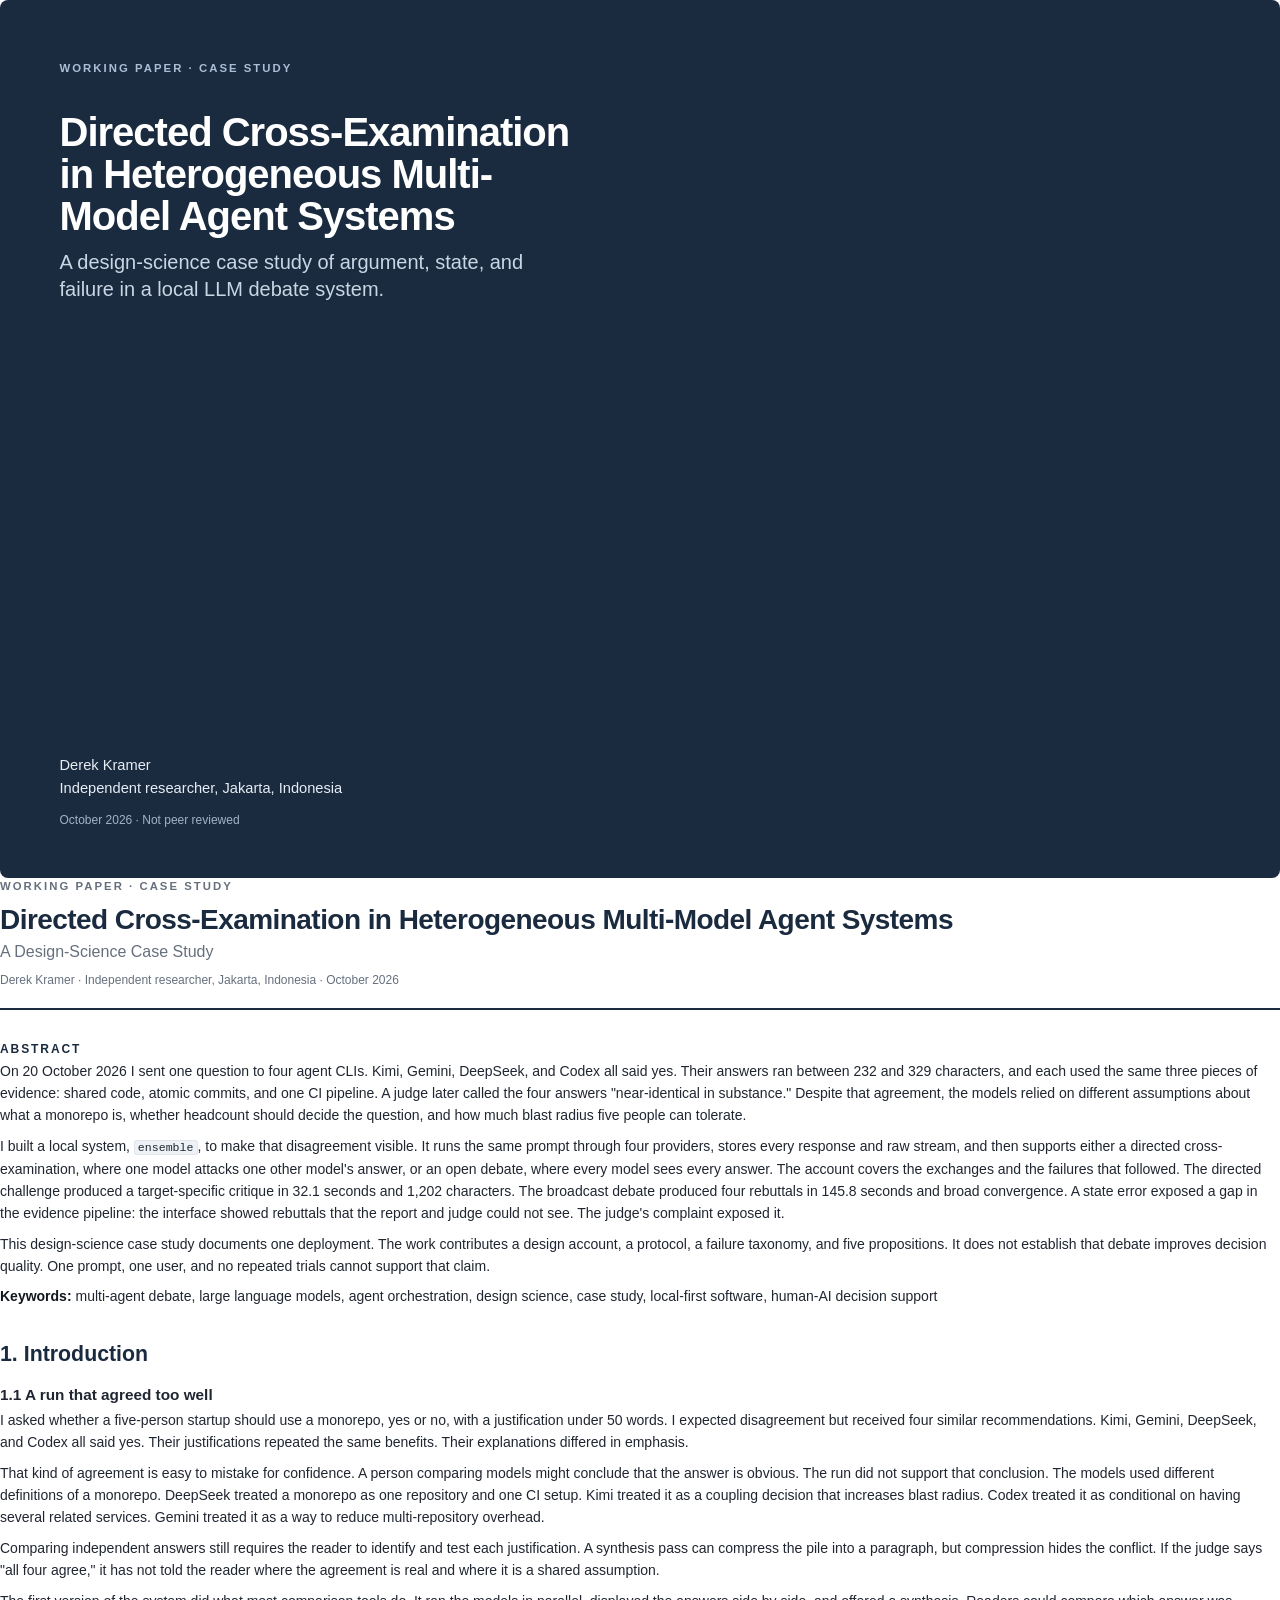
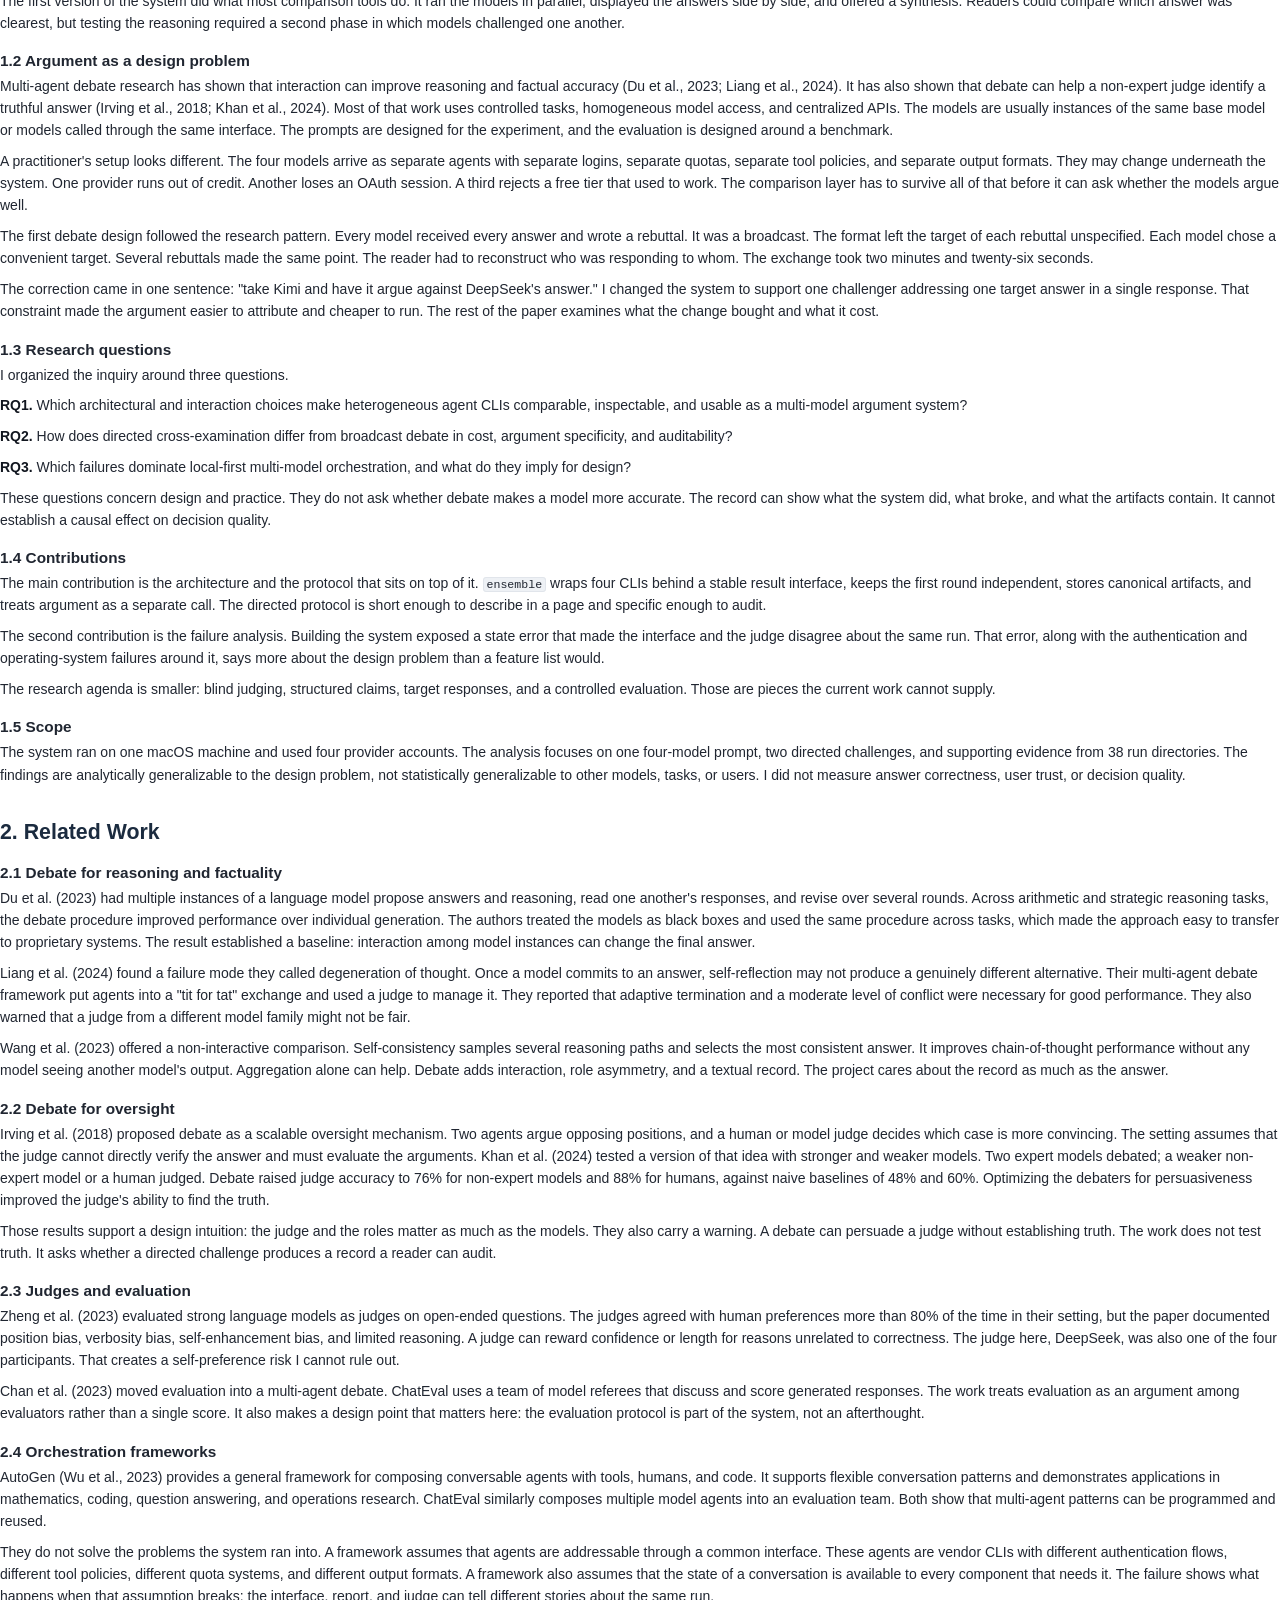
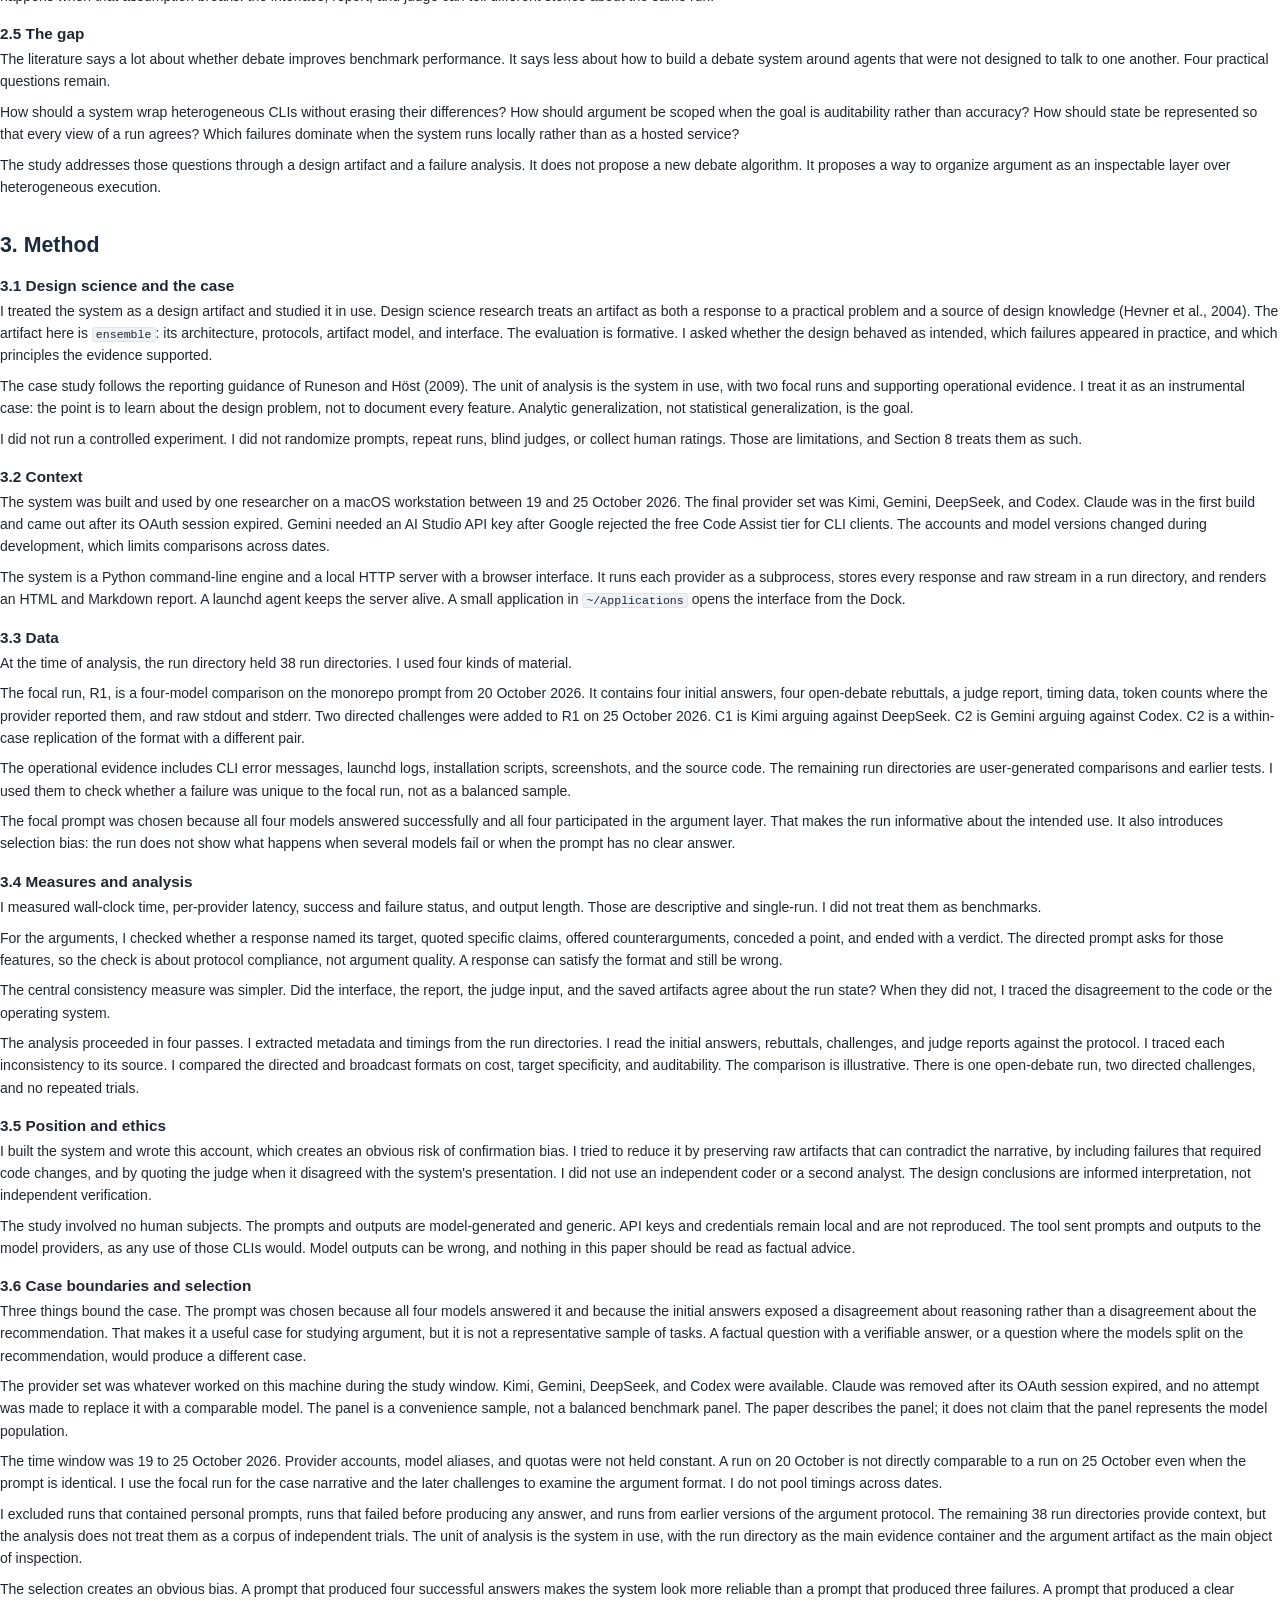
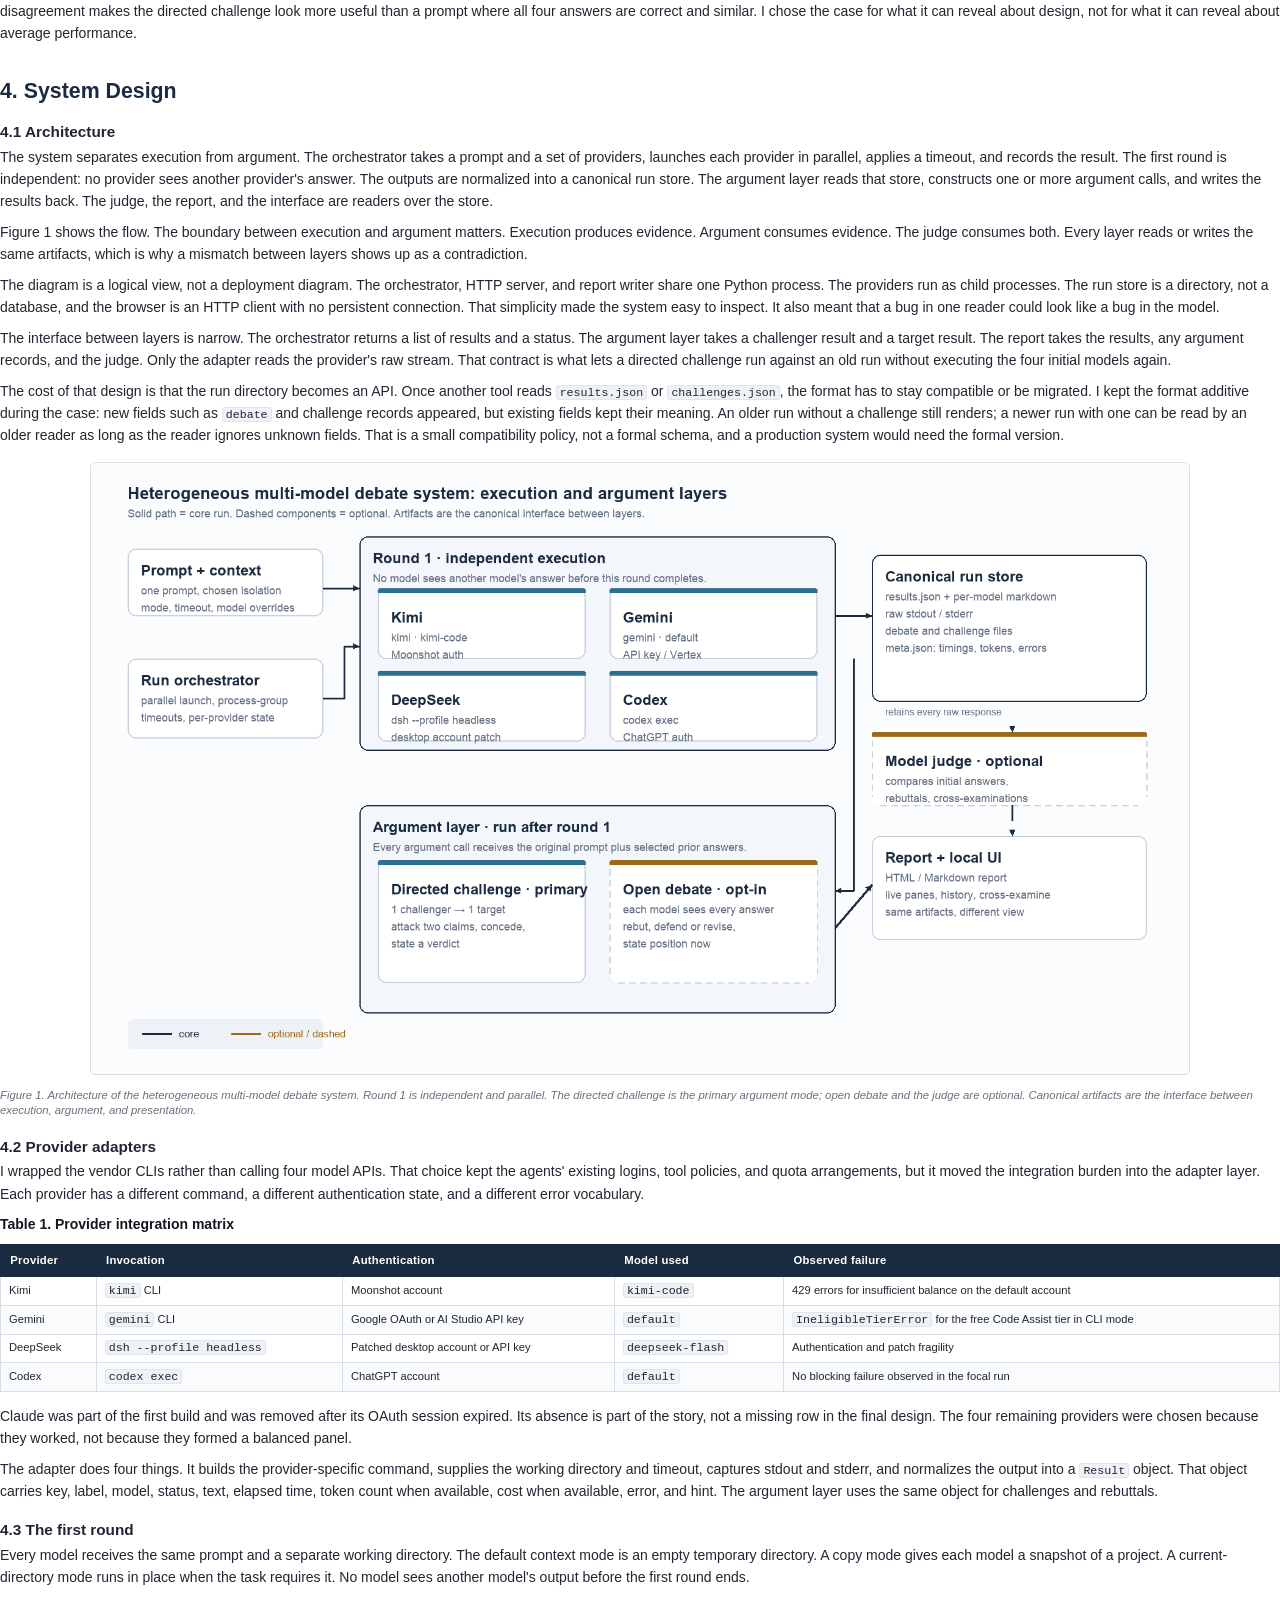
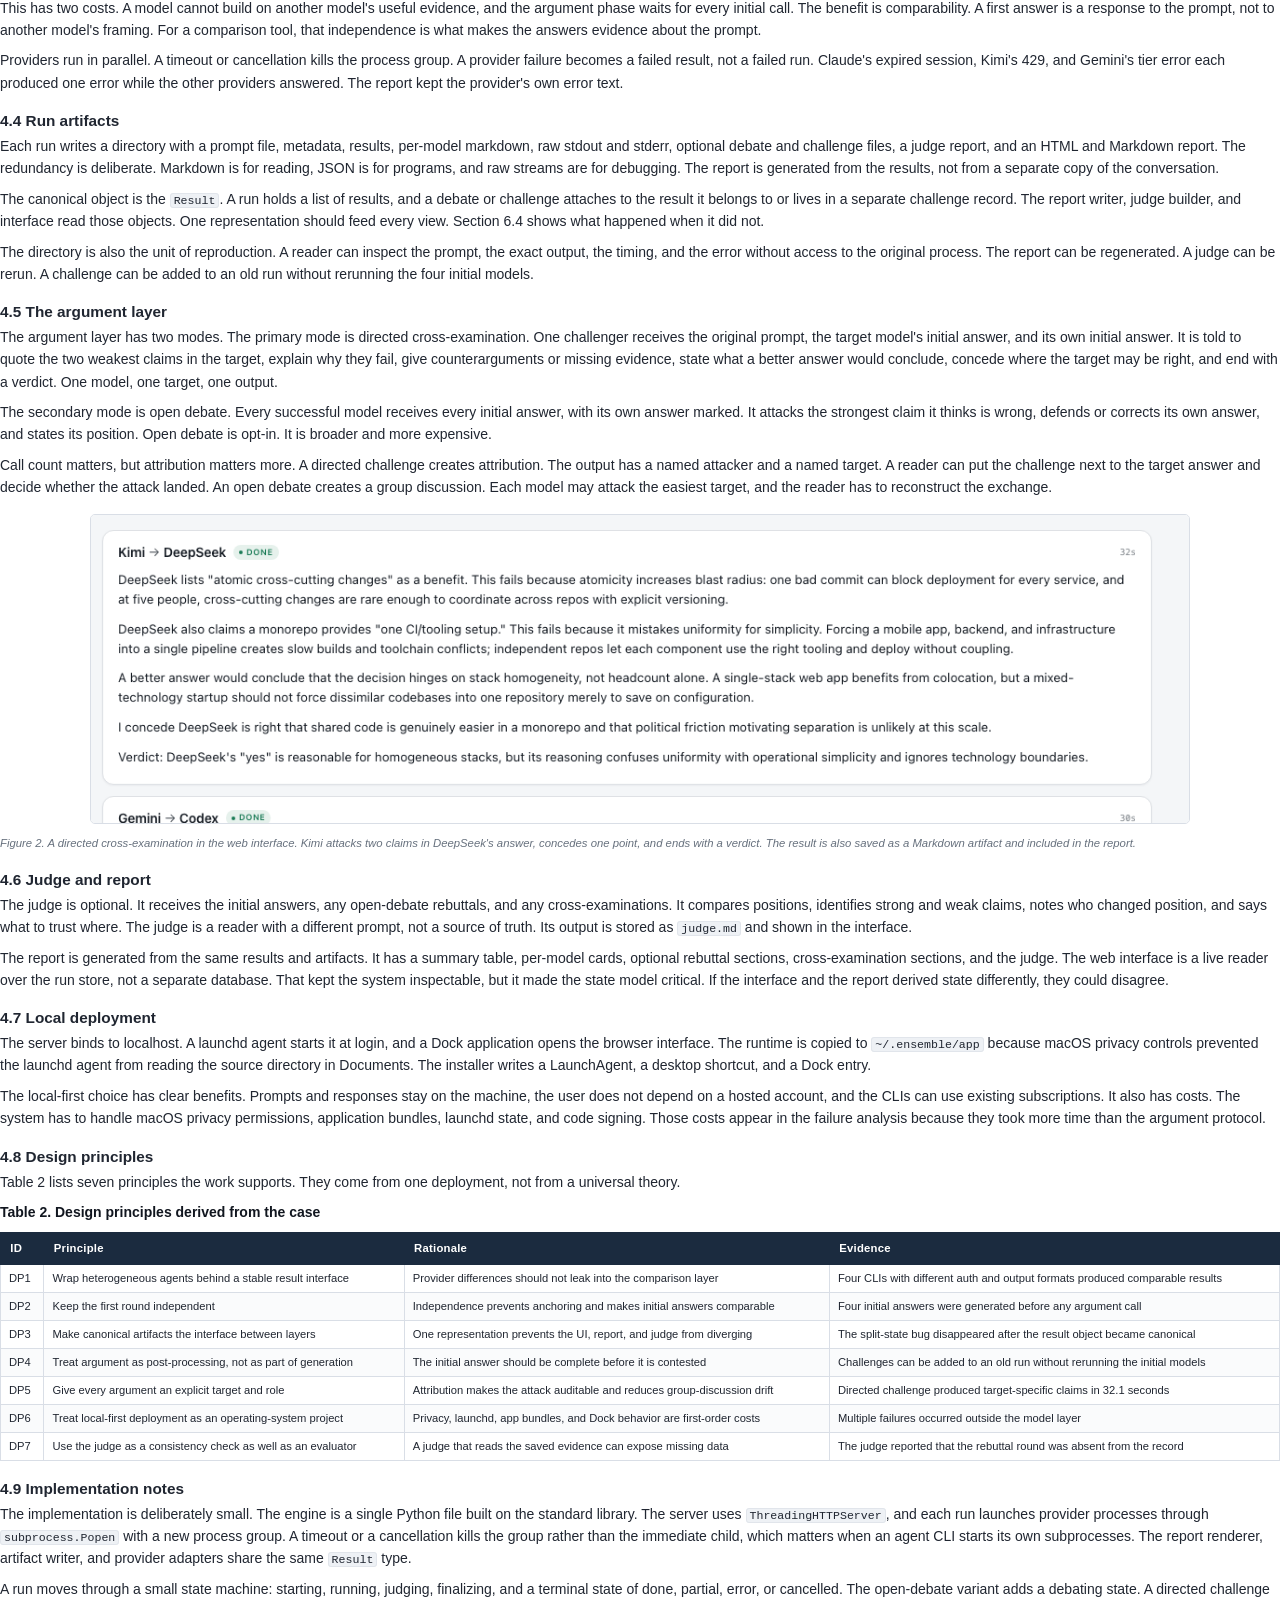
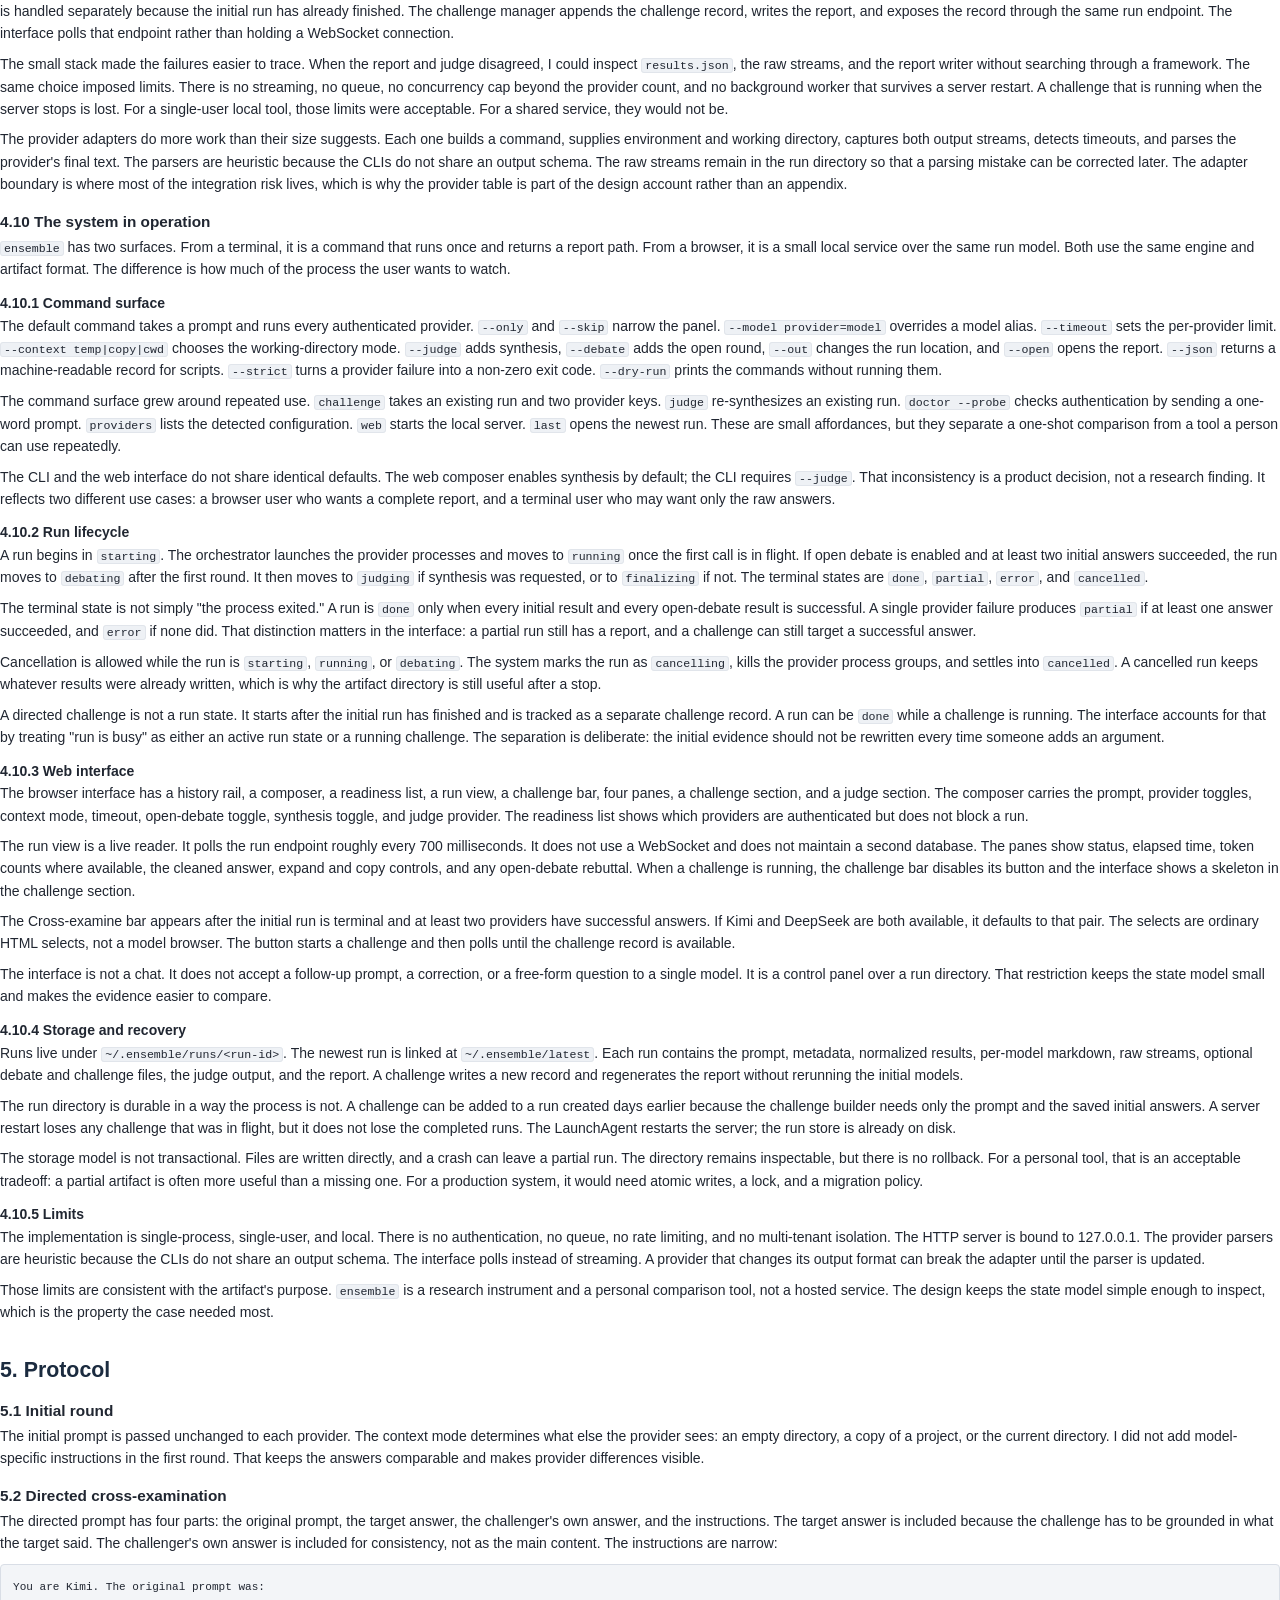
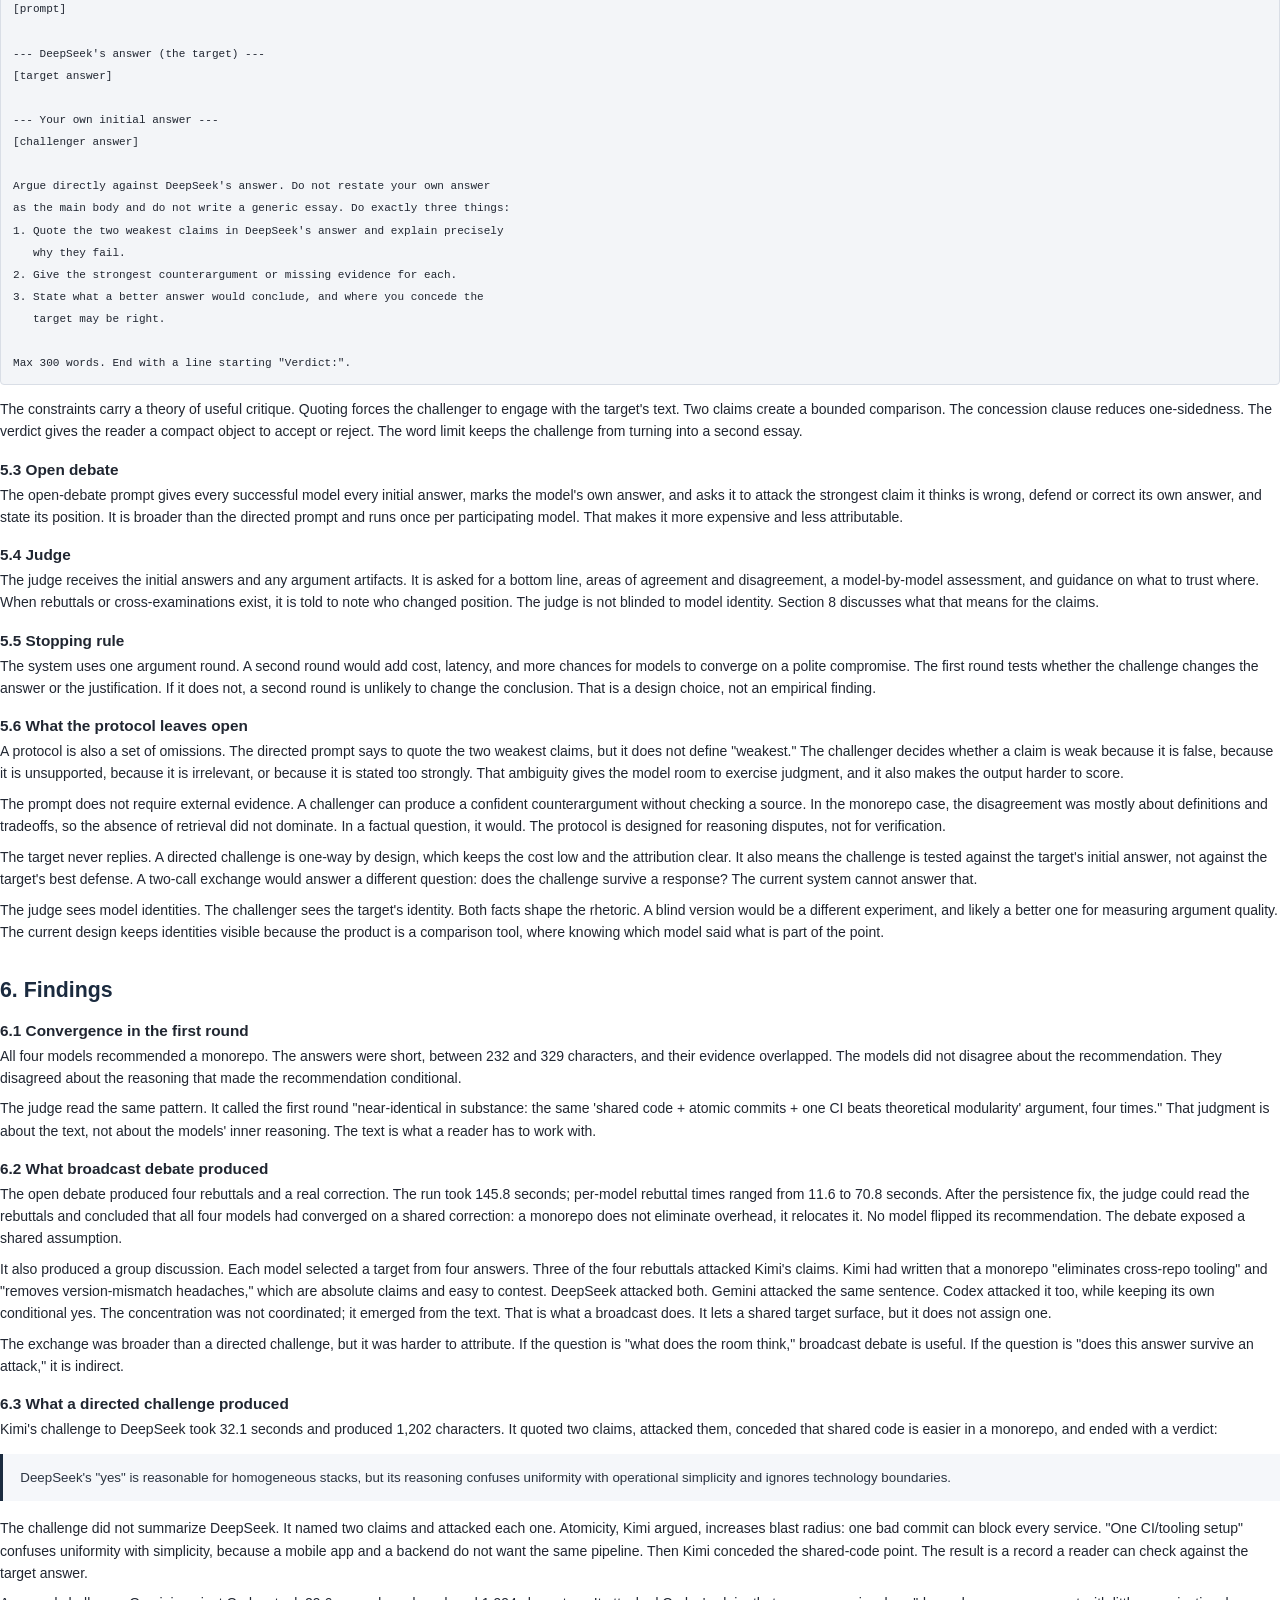
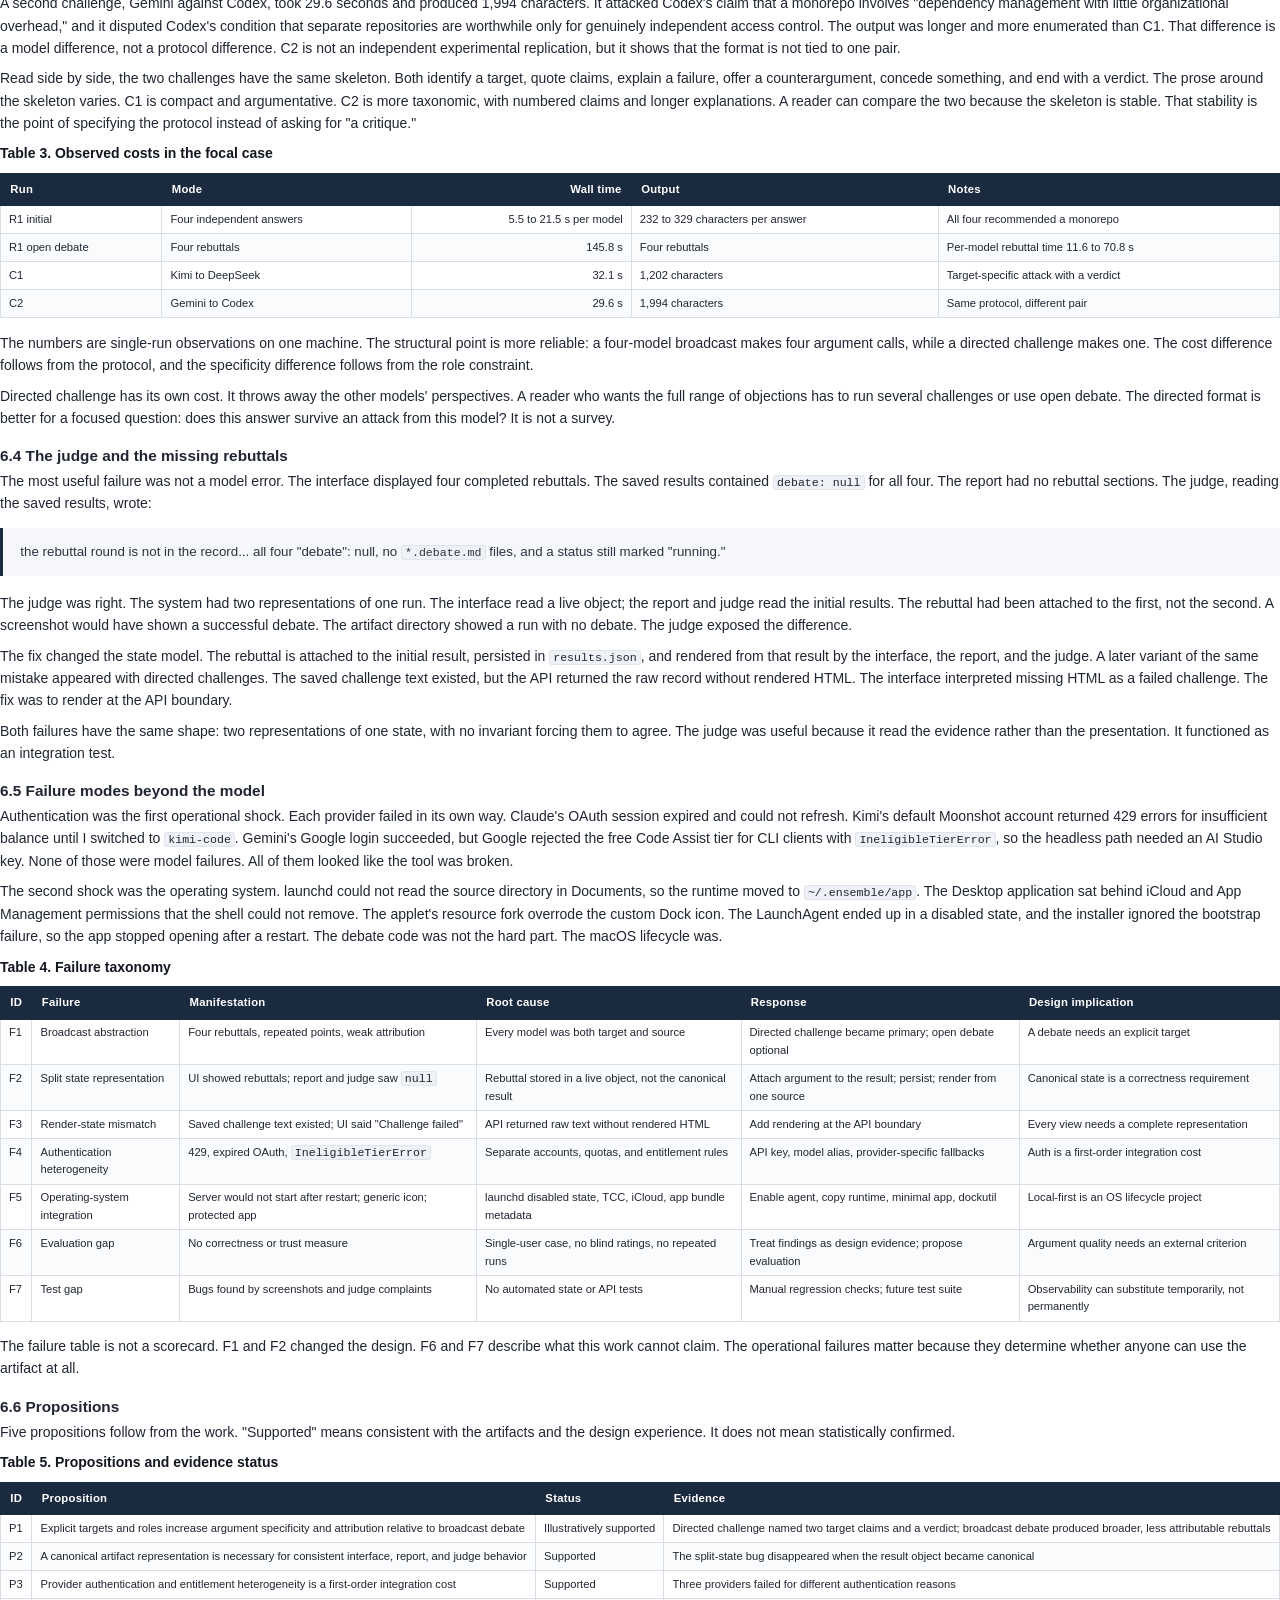
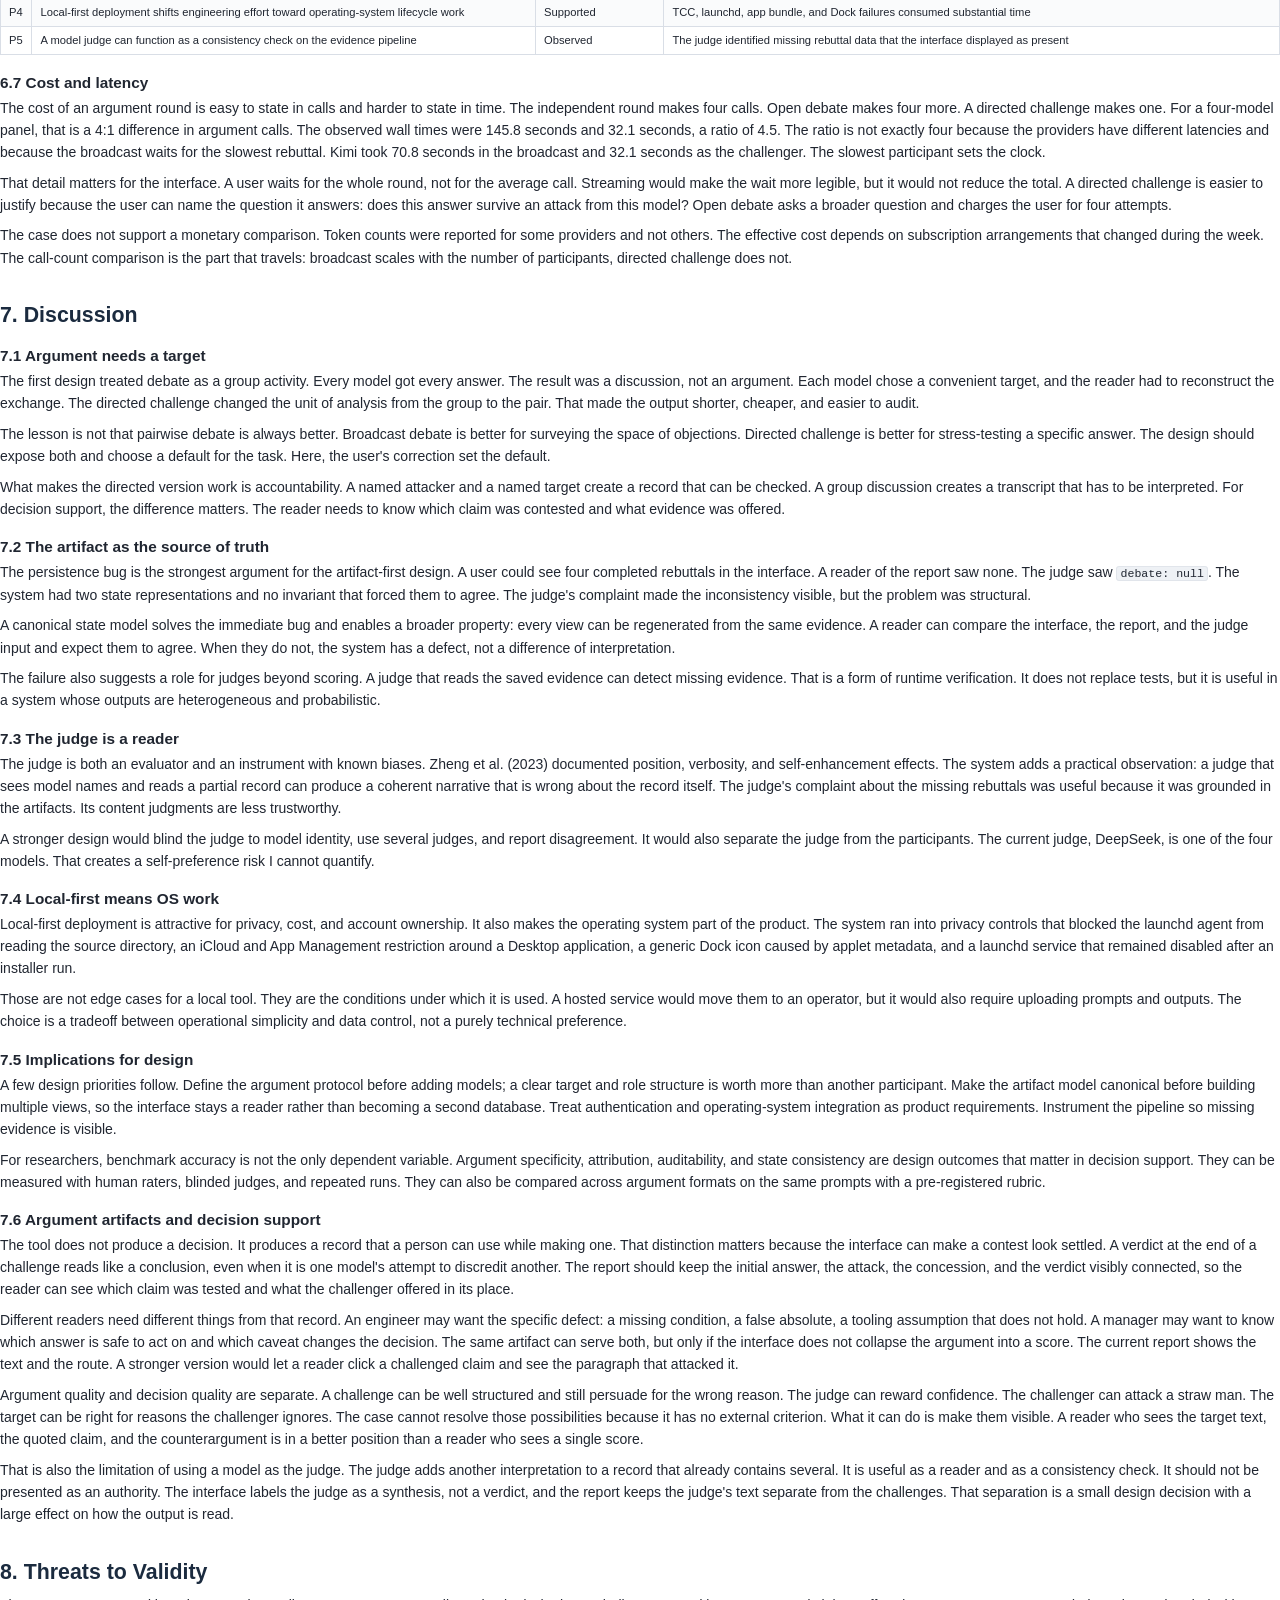
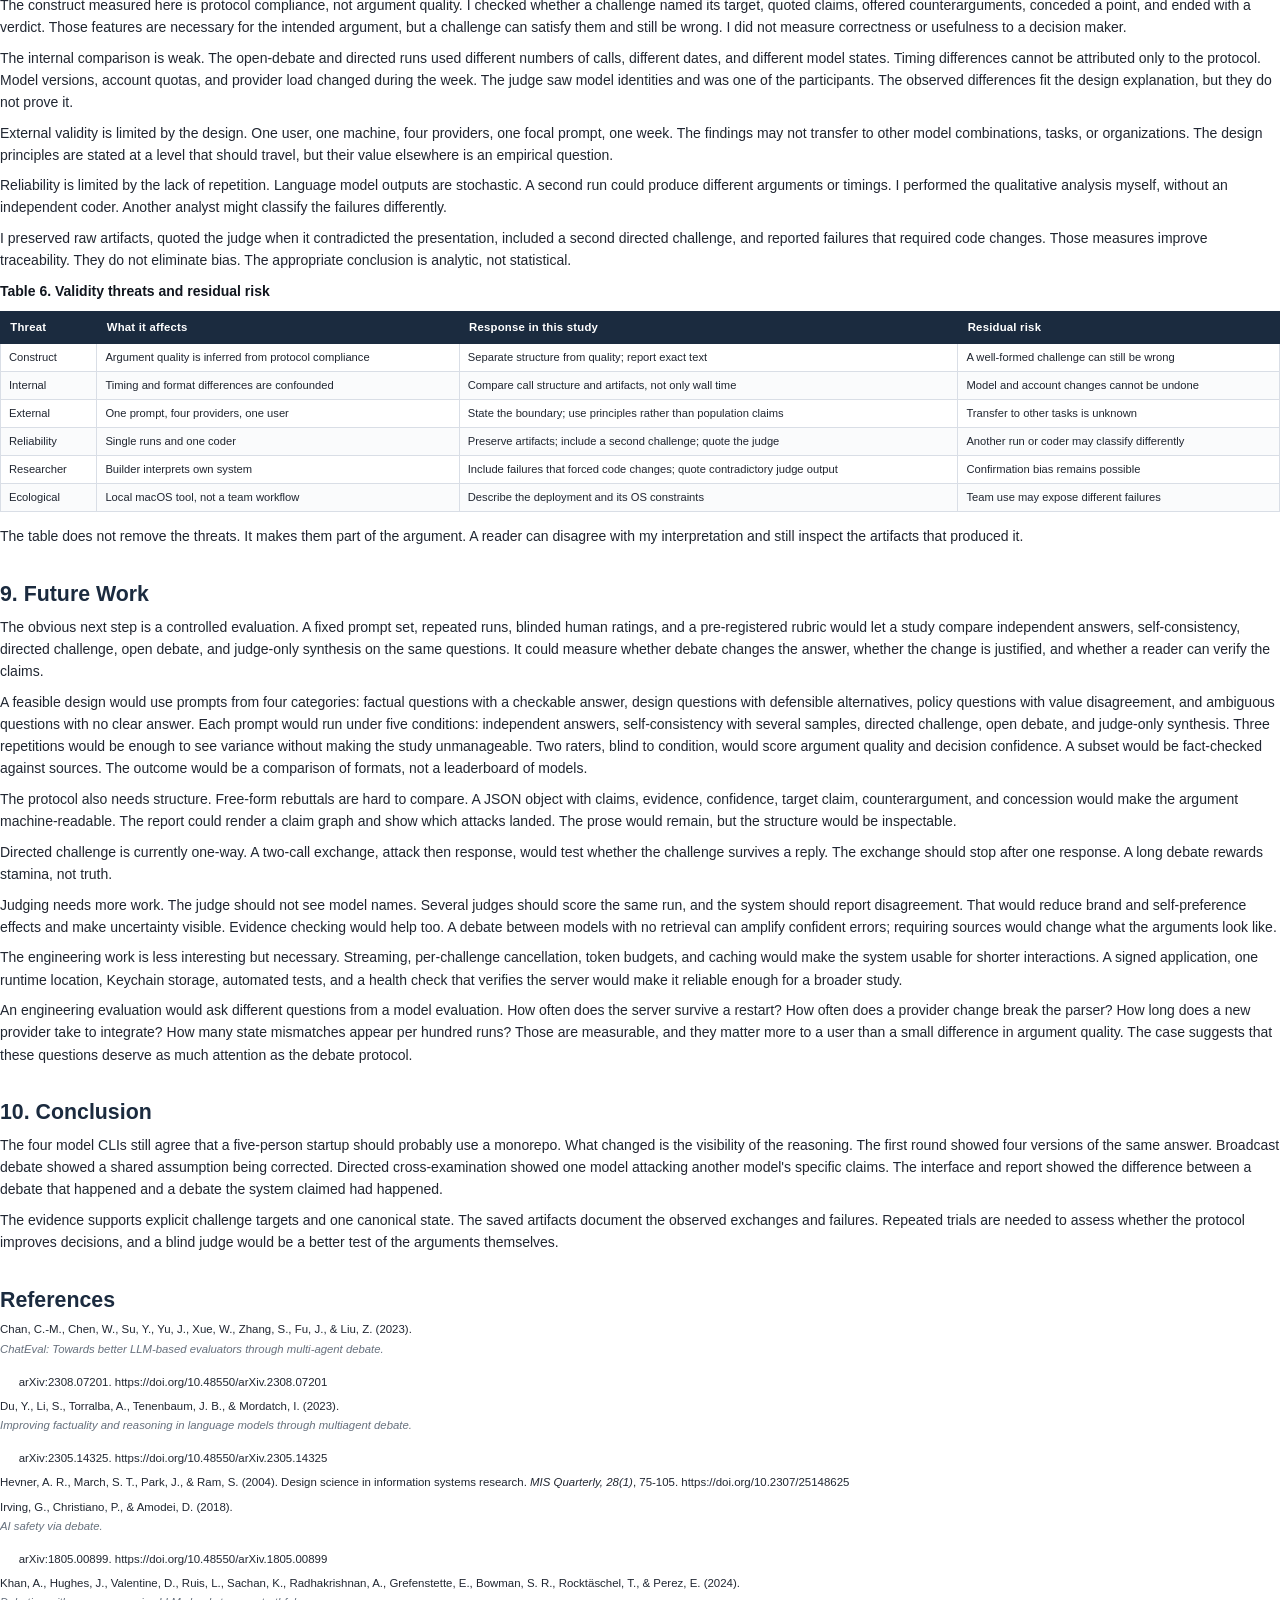
==== CASE_STUDY.html @ 5bc48946 "baseline: ensemble v1.1.0 before improvement pass" ====
<!doctype html>
<html lang="en">
<head>
<meta charset="utf-8">
<title>Directed Cross-Examination in Heterogeneous Multi-Model Agent Systems</title>
<style>
:root {
  --navy: #1b2b3f;
  --navy-2: #263c56;
  --ink: #202631;
  --muted: #66707d;
  --line: #d9dee6;
  --paper: #ffffff;
  --soft: #f5f7fa;
}
* { box-sizing: border-box; }
html { -webkit-print-color-adjust: exact; print-color-adjust: exact; }
body {
  margin: 0;
  background: var(--paper);
  color: var(--ink);
  font-family: Arial, Helvetica, sans-serif;
  font-size: 10.5pt;
  line-height: 1.58;
}
.cover {
  min-height: 9.15in;
  padding: .62in .62in .5in;
  border-radius: 8px;
  background: var(--navy);
  color: #f4f7fb;
  display: flex;
  flex-direction: column;
  justify-content: space-between;
  page-break-after: always;
}
.cover .kicker { color: #a9bfd6; }
.cover h1 {
  font-size: 30pt;
  line-height: 1.05;
  letter-spacing: -.025em;
  margin: .35in 0 .12in;
  color: #ffffff;
  max-width: 5.6in;
}
.cover .dek {
  font-size: 15pt;
  line-height: 1.35;
  color: #c9d6e5;
  max-width: 5.4in;
  margin: 0;
}
.cover .byline { margin: .45in 0 0; font-size: 11pt; color: #e7edf5; }
.cover .note { margin: .12in 0 0; font-size: 9pt; color: #9fb3c9; }
.kicker {
  font-size: 8.5pt;
  letter-spacing: .18em;
  text-transform: uppercase;
  color: var(--muted);
  font-weight: bold;
}
.article-head { margin: 0 0 .28in; padding-bottom: .18in; border-bottom: 2px solid var(--navy); }
.article-meta { font-size: 9pt; color: var(--muted); margin: 6pt 0 0; }
.article-head h1 { font-size: 21pt; line-height: 1.12; margin: .08in 0 .06in; color: var(--navy); letter-spacing: -.02em; }
.article-head .dek { font-size: 12pt; line-height: 1.4; color: var(--muted); margin: 0; }
h2 {
  font-size: 16pt;
  line-height: 1.2;
  color: var(--navy);
  margin: 22pt 0 6pt;
  padding-top: 4pt;
  break-after: avoid;
}
h3 {
  font-size: 11.5pt;
  line-height: 1.3;
  color: var(--ink);
  margin: 13pt 0 3pt;
  break-after: avoid;
}
h4 {
  font-size: 10.5pt;
  line-height: 1.3;
  color: var(--ink);
  margin: 10pt 0 2pt;
  break-after: avoid;
}
p { margin: 0 0 6.5pt; orphans: 2; widows: 2; }
blockquote {
  margin: 10pt 0 12pt;
  padding: 10pt 13pt;
  background: var(--soft);
  border-left: 3px solid var(--navy);
  color: #2b3441;
  font-size: 10pt;
}
blockquote p:last-child { margin-bottom: 0; }
ul, ol { margin: 4pt 0 8pt 16pt; padding: 0; }
li { margin: 0 0 3pt; }
code {
  font-family: "SF Mono", Menlo, Consolas, monospace;
  font-size: 8.7pt;
  background: #eef1f5;
  border: 1px solid #e1e5eb;
  border-radius: 3px;
  padding: 0 3px;
}
pre {
  background: #f3f5f8;
  border: 1px solid var(--line);
  border-radius: 4px;
  padding: 8pt 9pt;
  overflow: hidden;
  white-space: pre-wrap;
  word-break: break-word;
  margin: 7pt 0 10pt;
  break-inside: avoid;
}
pre code { background: none; border: 0; padding: 0; font-size: 8.3pt; line-height: 1.45; }
table {
  width: 100%;
  border-collapse: collapse;
  margin: 6pt 0 10pt;
  font-size: 8.4pt;
  break-inside: avoid;
}
th {
  background: var(--navy);
  color: #ffffff;
  text-align: left;
  padding: 5pt 7pt;
  border: 1px solid var(--navy);
  font-size: 8.5pt;
  letter-spacing: .02em;
}
td { padding: 3.5pt 6pt; border: 1px solid var(--line); vertical-align: top; }
tr:nth-child(even) td { background: #fafbfc; }
p:has(> img) { margin: 12pt 0 2pt; break-inside: avoid; break-after: avoid; page-break-after: avoid; text-align: center; }
p:has(> img) + p { break-before: avoid; page-break-before: avoid; break-inside: avoid; }
p:has(+ pre) { break-after: avoid; }
p:has(+ table) { break-after: avoid; }
.figure-block, .table-block { break-inside: avoid; page-break-inside: avoid; }
.figure-block img { margin-bottom: 2pt; }
.table-block table { margin-top: 2pt; }
.references p {
  font-size: 8.6pt;
  line-height: 1.42;
  margin: 0 0 6pt;
  padding-left: 14pt;
  text-indent: -14pt;
  break-inside: avoid;
}
.references a { color: var(--navy); }
.nowrap { white-space: nowrap; }
h2.appendix-start { break-before: page; page-break-before: always; }
.abstract-head {
  font-size: 9pt;
  letter-spacing: .16em;
  text-transform: uppercase;
  color: var(--navy);
  margin: 10pt 0 3pt;
  break-after: avoid;
}
img { max-width: 86%; height: auto; border: 1px solid var(--line); border-radius: 5px; }
p > em:only-child {
  display: block;
  margin: 3pt 0 12pt;
  font-size: 8.5pt;
  line-height: 1.4;
  color: var(--muted);
  text-align: left;
}
a { color: var(--navy); text-decoration: none; }
strong { color: #11161f; }
hr { border: 0; border-top: 1px solid var(--line); margin: 16pt 0; }
.footer { font-size: 8pt; color: var(--muted); }
@media print { a { color: var(--navy); } }
</style>
</head>
<body>
<section class="cover">
  <div>
    <div class="kicker">Working paper · Case study</div>
    <h1>Directed Cross-Examination in Heterogeneous Multi-Model Agent Systems</h1>
    <p class="dek">A design-science case study of argument, state, and failure in a local LLM debate system.</p>
  </div>
  <div>
    <p class="byline">Derek Kramer<br>Independent researcher, Jakarta, Indonesia</p>
    <p class="note">October 2026 · Not peer reviewed</p>
  </div>
</section>
<article>
<header class="article-head">
  <div class="kicker">Working paper · Case study</div>
  <h1>Directed Cross-Examination in Heterogeneous Multi-Model Agent Systems</h1>
  <p class="dek">A Design-Science Case Study</p>
  <p class="article-meta">Derek Kramer · Independent researcher, Jakarta, Indonesia · October 2026</p>
</header>
<h2 class="abstract-head">Abstract</h2>
<p>On 20 October 2026 I sent one question to four agent CLIs. Kimi, Gemini, DeepSeek, and Codex all said yes. Their answers ran between 232 and 329 characters, and each used the same three pieces of evidence: shared code, atomic commits, and one CI pipeline. A judge later called the four answers "near-identical in substance." Despite that agreement, the models relied on different assumptions about what a monorepo is, whether headcount should decide the question, and how much blast radius five people can tolerate.</p>
<p>I built a local system, <code>ensemble</code>, to make that disagreement visible. It runs the same prompt through four providers, stores every response and raw stream, and then supports either a directed cross-examination, where one model attacks one other model's answer, or an open debate, where every model sees every answer. The account covers the exchanges and the failures that followed. The directed challenge produced a target-specific critique in 32.1 seconds and 1,202 characters. The broadcast debate produced four rebuttals in 145.8 seconds and broad convergence. A state error exposed a gap in the evidence pipeline: the interface showed rebuttals that the report and judge could not see. The judge's complaint exposed it.</p>
<p>This design-science case study documents one deployment. The work contributes a design account, a protocol, a failure taxonomy, and five propositions. It does not establish that debate improves decision quality. One prompt, one user, and no repeated trials cannot support that claim.</p>
<p><strong>Keywords:</strong> multi-agent debate, large language models, agent orchestration, design science, case study, local-first software, human-AI decision support</p>
<h2>1. Introduction</h2>
<h3>1.1 A run that agreed too well</h3>
<p>I asked whether a five-person startup should use a monorepo, yes or no, with a justification under 50 words. I expected disagreement but received four similar recommendations. Kimi, Gemini, DeepSeek, and Codex all said yes. Their justifications repeated the same benefits. Their explanations differed in emphasis.</p>
<p>That kind of agreement is easy to mistake for confidence. A person comparing models might conclude that the answer is obvious. The run did not support that conclusion. The models used different definitions of a monorepo. DeepSeek treated a monorepo as one repository and one CI setup. Kimi treated it as a coupling decision that increases blast radius. Codex treated it as conditional on having several related services. Gemini treated it as a way to reduce multi-repository overhead.</p>
<p>Comparing independent answers still requires the reader to identify and test each justification. A synthesis pass can compress the pile into a paragraph, but compression hides the conflict. If the judge says "all four agree," it has not told the reader where the agreement is real and where it is a shared assumption.</p>
<p>The first version of the system did what most comparison tools do. It ran the models in parallel, displayed the answers side by side, and offered a synthesis. Readers could compare which answer was clearest, but testing the reasoning required a second phase in which models challenged one another.</p>
<h3>1.2 Argument as a design problem</h3>
<p>Multi-agent debate research has shown that interaction can improve reasoning and factual accuracy (Du et al., 2023; Liang et al., 2024). It has also shown that debate can help a non-expert judge identify a truthful answer (Irving et al., 2018; Khan et al., 2024). Most of that work uses controlled tasks, homogeneous model access, and centralized APIs. The models are usually instances of the same base model or models called through the same interface. The prompts are designed for the experiment, and the evaluation is designed around a benchmark.</p>
<p>A practitioner's setup looks different. The four models arrive as separate agents with separate logins, separate quotas, separate tool policies, and separate output formats. They may change underneath the system. One provider runs out of credit. Another loses an OAuth session. A third rejects a free tier that used to work. The comparison layer has to survive all of that before it can ask whether the models argue well.</p>
<p>The first debate design followed the research pattern. Every model received every answer and wrote a rebuttal. It was a broadcast. The format left the target of each rebuttal unspecified. Each model chose a convenient target. Several rebuttals made the same point. The reader had to reconstruct who was responding to whom. The exchange took two minutes and twenty-six seconds.</p>
<p>The correction came in one sentence: "take Kimi and have it argue against DeepSeek's answer." I changed the system to support one challenger addressing one target answer in a single response. That constraint made the argument easier to attribute and cheaper to run. The rest of the paper examines what the change bought and what it cost.</p>
<h3>1.3 Research questions</h3>
<p>I organized the inquiry around three questions.</p>
<p><strong>RQ1.</strong> Which architectural and interaction choices make heterogeneous agent CLIs comparable, inspectable, and usable as a multi-model argument system?</p>
<p><strong>RQ2.</strong> How does directed cross-examination differ from broadcast debate in cost, argument specificity, and auditability?</p>
<p><strong>RQ3.</strong> Which failures dominate local-first multi-model orchestration, and what do they imply for design?</p>
<p>These questions concern design and practice. They do not ask whether debate makes a model more accurate. The record can show what the system did, what broke, and what the artifacts contain. It cannot establish a causal effect on decision quality.</p>
<h3>1.4 Contributions</h3>
<p>The main contribution is the architecture and the protocol that sits on top of it. <code>ensemble</code> wraps four CLIs behind a stable result interface, keeps the first round independent, stores canonical artifacts, and treats argument as a separate call. The directed protocol is short enough to describe in a page and specific enough to audit.</p>
<p>The second contribution is the failure analysis. Building the system exposed a state error that made the interface and the judge disagree about the same run. That error, along with the authentication and operating-system failures around it, says more about the design problem than a feature list would.</p>
<p>The research agenda is smaller: blind judging, structured claims, target responses, and a controlled evaluation. Those are pieces the current work cannot supply.</p>
<h3>1.5 Scope</h3>
<p>The system ran on one macOS machine and used four provider accounts. The analysis focuses on one four-model prompt, two directed challenges, and supporting evidence from 38 run directories. The findings are analytically generalizable to the design problem, not statistically generalizable to other models, tasks, or users. I did not measure answer correctness, user trust, or decision quality.</p>
<h2>2. Related Work</h2>
<h3>2.1 Debate for reasoning and factuality</h3>
<p>Du et al. (2023) had multiple instances of a language model propose answers and reasoning, read one another's responses, and revise over several rounds. Across arithmetic and strategic reasoning tasks, the debate procedure improved performance over individual generation. The authors treated the models as black boxes and used the same procedure across tasks, which made the approach easy to transfer to proprietary systems. The result established a baseline: interaction among model instances can change the final answer.</p>
<p>Liang et al. (2024) found a failure mode they called degeneration of thought. Once a model commits to an answer, self-reflection may not produce a genuinely different alternative. Their multi-agent debate framework put agents into a "tit for tat" exchange and used a judge to manage it. They reported that adaptive termination and a moderate level of conflict were necessary for good performance. They also warned that a judge from a different model family might not be fair.</p>
<p>Wang et al. (2023) offered a non-interactive comparison. Self-consistency samples several reasoning paths and selects the most consistent answer. It improves chain-of-thought performance without any model seeing another model's output. Aggregation alone can help. Debate adds interaction, role asymmetry, and a textual record. The project cares about the record as much as the answer.</p>
<h3>2.2 Debate for oversight</h3>
<p>Irving et al. (2018) proposed debate as a scalable oversight mechanism. Two agents argue opposing positions, and a human or model judge decides which case is more convincing. The setting assumes that the judge cannot directly verify the answer and must evaluate the arguments. Khan et al. (2024) tested a version of that idea with stronger and weaker models. Two expert models debated; a weaker non-expert model or a human judged. Debate raised judge accuracy to 76% for non-expert models and 88% for humans, against naive baselines of 48% and 60%. Optimizing the debaters for persuasiveness improved the judge's ability to find the truth.</p>
<p>Those results support a design intuition: the judge and the roles matter as much as the models. They also carry a warning. A debate can persuade a judge without establishing truth. The work does not test truth. It asks whether a directed challenge produces a record a reader can audit.</p>
<h3>2.3 Judges and evaluation</h3>
<p>Zheng et al. (2023) evaluated strong language models as judges on open-ended questions. The judges agreed with human preferences more than 80% of the time in their setting, but the paper documented position bias, verbosity bias, self-enhancement bias, and limited reasoning. A judge can reward confidence or length for reasons unrelated to correctness. The judge here, DeepSeek, was also one of the four participants. That creates a self-preference risk I cannot rule out.</p>
<p>Chan et al. (2023) moved evaluation into a multi-agent debate. ChatEval uses a team of model referees that discuss and score generated responses. The work treats evaluation as an argument among evaluators rather than a single score. It also makes a design point that matters here: the evaluation protocol is part of the system, not an afterthought.</p>
<h3>2.4 Orchestration frameworks</h3>
<p>AutoGen (Wu et al., 2023) provides a general framework for composing conversable agents with tools, humans, and code. It supports flexible conversation patterns and demonstrates applications in mathematics, coding, question answering, and operations research. ChatEval similarly composes multiple model agents into an evaluation team. Both show that multi-agent patterns can be programmed and reused.</p>
<p>They do not solve the problems the system ran into. A framework assumes that agents are addressable through a common interface. These agents are vendor CLIs with different authentication flows, different tool policies, different quota systems, and different output formats. A framework also assumes that the state of a conversation is available to every component that needs it. The failure shows what happens when that assumption breaks: the interface, report, and judge can tell different stories about the same run.</p>
<h3>2.5 The gap</h3>
<p>The literature says a lot about whether debate improves benchmark performance. It says less about how to build a debate system around agents that were not designed to talk to one another. Four practical questions remain.</p>
<p>How should a system wrap heterogeneous CLIs without erasing their differences? How should argument be scoped when the goal is auditability rather than accuracy? How should state be represented so that every view of a run agrees? Which failures dominate when the system runs locally rather than as a hosted service?</p>
<p>The study addresses those questions through a design artifact and a failure analysis. It does not propose a new debate algorithm. It proposes a way to organize argument as an inspectable layer over heterogeneous execution.</p>
<h2>3. Method</h2>
<h3>3.1 Design science and the case</h3>
<p>I treated the system as a design artifact and studied it in use. Design science research treats an artifact as both a response to a practical problem and a source of design knowledge (Hevner et al., 2004). The artifact here is <code>ensemble</code>: its architecture, protocols, artifact model, and interface. The evaluation is formative. I asked whether the design behaved as intended, which failures appeared in practice, and which principles the evidence supported.</p>
<p>The case study follows the reporting guidance of Runeson and Höst (2009). The unit of analysis is the system in use, with two focal runs and supporting operational evidence. I treat it as an instrumental case: the point is to learn about the design problem, not to document every feature. Analytic generalization, not statistical generalization, is the goal.</p>
<p>I did not run a controlled experiment. I did not randomize prompts, repeat runs, blind judges, or collect human ratings. Those are limitations, and Section 8 treats them as such.</p>
<h3>3.2 Context</h3>
<p>The system was built and used by one researcher on a macOS workstation between 19 and 25 October 2026. The final provider set was Kimi, Gemini, DeepSeek, and Codex. Claude was in the first build and came out after its OAuth session expired. Gemini needed an AI Studio API key after Google rejected the free Code Assist tier for CLI clients. The accounts and model versions changed during development, which limits comparisons across dates.</p>
<p>The system is a Python command-line engine and a local HTTP server with a browser interface. It runs each provider as a subprocess, stores every response and raw stream in a run directory, and renders an HTML and Markdown report. A launchd agent keeps the server alive. A small application in <code>~/Applications</code> opens the interface from the Dock.</p>
<h3>3.3 Data</h3>
<p>At the time of analysis, the run directory held 38 run directories. I used four kinds of material.</p>
<p>The focal run, R1, is a four-model comparison on the monorepo prompt from 20 October 2026. It contains four initial answers, four open-debate rebuttals, a judge report, timing data, token counts where the provider reported them, and raw stdout and stderr. Two directed challenges were added to R1 on 25 October 2026. C1 is Kimi arguing against DeepSeek. C2 is Gemini arguing against Codex. C2 is a within-case replication of the format with a different pair.</p>
<p>The operational evidence includes CLI error messages, launchd logs, installation scripts, screenshots, and the source code. The remaining run directories are user-generated comparisons and earlier tests. I used them to check whether a failure was unique to the focal run, not as a balanced sample.</p>
<p>The focal prompt was chosen because all four models answered successfully and all four participated in the argument layer. That makes the run informative about the intended use. It also introduces selection bias: the run does not show what happens when several models fail or when the prompt has no clear answer.</p>
<h3>3.4 Measures and analysis</h3>
<p>I measured wall-clock time, per-provider latency, success and failure status, and output length. Those are descriptive and single-run. I did not treat them as benchmarks.</p>
<p>For the arguments, I checked whether a response named its target, quoted specific claims, offered counterarguments, conceded a point, and ended with a verdict. The directed prompt asks for those features, so the check is about protocol compliance, not argument quality. A response can satisfy the format and still be wrong.</p>
<p>The central consistency measure was simpler. Did the interface, the report, the judge input, and the saved artifacts agree about the run state? When they did not, I traced the disagreement to the code or the operating system.</p>
<p>The analysis proceeded in four passes. I extracted metadata and timings from the run directories. I read the initial answers, rebuttals, challenges, and judge reports against the protocol. I traced each inconsistency to its source. I compared the directed and broadcast formats on cost, target specificity, and auditability. The comparison is illustrative. There is one open-debate run, two directed challenges, and no repeated trials.</p>
<h3>3.5 Position and ethics</h3>
<p>I built the system and wrote this account, which creates an obvious risk of confirmation bias. I tried to reduce it by preserving raw artifacts that can contradict the narrative, by including failures that required code changes, and by quoting the judge when it disagreed with the system's presentation. I did not use an independent coder or a second analyst. The design conclusions are informed interpretation, not independent verification.</p>
<p>The study involved no human subjects. The prompts and outputs are model-generated and generic. API keys and credentials remain local and are not reproduced. The tool sent prompts and outputs to the model providers, as any use of those CLIs would. Model outputs can be wrong, and nothing in this paper should be read as factual advice.</p>
<h3>3.6 Case boundaries and selection</h3>
<p>Three things bound the case. The prompt was chosen because all four models answered it and because the initial answers exposed a disagreement about reasoning rather than a disagreement about the recommendation. That makes it a useful case for studying argument, but it is not a representative sample of tasks. A factual question with a verifiable answer, or a question where the models split on the recommendation, would produce a different case.</p>
<p>The provider set was whatever worked on this machine during the study window. Kimi, Gemini, DeepSeek, and Codex were available. Claude was removed after its OAuth session expired, and no attempt was made to replace it with a comparable model. The panel is a convenience sample, not a balanced benchmark panel. The paper describes the panel; it does not claim that the panel represents the model population.</p>
<p>The time window was 19 to 25 October 2026. Provider accounts, model aliases, and quotas were not held constant. A run on 20 October is not directly comparable to a run on 25 October even when the prompt is identical. I use the focal run for the case narrative and the later challenges to examine the argument format. I do not pool timings across dates.</p>
<p>I excluded runs that contained personal prompts, runs that failed before producing any answer, and runs from earlier versions of the argument protocol. The remaining 38 run directories provide context, but the analysis does not treat them as a corpus of independent trials. The unit of analysis is the system in use, with the run directory as the main evidence container and the argument artifact as the main object of inspection.</p>
<p>The selection creates an obvious bias. A prompt that produced four successful answers makes the system look more reliable than a prompt that produced three failures. A prompt that produced a clear disagreement makes the directed challenge look more useful than a prompt where all four answers are correct and similar. I chose the case for what it can reveal about design, not for what it can reveal about average performance.</p>
<h2>4. System Design</h2>
<h3>4.1 Architecture</h3>
<p>The system separates execution from argument. The orchestrator takes a prompt and a set of providers, launches each provider in parallel, applies a timeout, and records the result. The first round is independent: no provider sees another provider's answer. The outputs are normalized into a canonical run store. The argument layer reads that store, constructs one or more argument calls, and writes the results back. The judge, the report, and the interface are readers over the store.</p>
<p>Figure 1 shows the flow. The boundary between execution and argument matters. Execution produces evidence. Argument consumes evidence. The judge consumes both. Every layer reads or writes the same artifacts, which is why a mismatch between layers shows up as a contradiction.</p>
<p>The diagram is a logical view, not a deployment diagram. The orchestrator, HTTP server, and report writer share one Python process. The providers run as child processes. The run store is a directory, not a database, and the browser is an HTTP client with no persistent connection. That simplicity made the system easy to inspect. It also meant that a bug in one reader could look like a bug in the model.</p>
<p>The interface between layers is narrow. The orchestrator returns a list of results and a status. The argument layer takes a challenger result and a target result. The report takes the results, any argument records, and the judge. Only the adapter reads the provider's raw stream. That contract is what lets a directed challenge run against an old run without executing the four initial models again.</p>
<p>The cost of that design is that the run directory becomes an API. Once another tool reads <code>results.json</code> or <code>challenges.json</code>, the format has to stay compatible or be migrated. I kept the format additive during the case: new fields such as <code>debate</code> and challenge records appeared, but existing fields kept their meaning. An older run without a challenge still renders; a newer run with one can be read by an older reader as long as the reader ignores unknown fields. That is a small compatibility policy, not a formal schema, and a production system would need the formal version.</p>
<div class="figure-block"><p><img alt="System architecture" src="docs/case-architecture.png"></p>
<p><em>Figure 1. Architecture of the heterogeneous multi-model debate system. Round 1 is independent and parallel. The directed challenge is the primary argument mode; open debate and the judge are optional. Canonical artifacts are the interface between execution, argument, and presentation.</em></p></div>
<h3>4.2 Provider adapters</h3>
<p>I wrapped the vendor CLIs rather than calling four model APIs. That choice kept the agents' existing logins, tool policies, and quota arrangements, but it moved the integration burden into the adapter layer. Each provider has a different command, a different authentication state, and a different error vocabulary.</p>
<div class="table-block"><p><strong>Table 1. Provider integration matrix</strong></p>
<table>
<thead>
<tr>
<th>Provider</th>
<th>Invocation</th>
<th>Authentication</th>
<th>Model used</th>
<th>Observed failure</th>
</tr>
</thead>
<tbody>
<tr>
<td>Kimi</td>
<td><code>kimi</code> CLI</td>
<td>Moonshot account</td>
<td><code>kimi-code</code></td>
<td>429 errors for insufficient balance on the default account</td>
</tr>
<tr>
<td>Gemini</td>
<td><code>gemini</code> CLI</td>
<td>Google OAuth or AI Studio API key</td>
<td><code>default</code></td>
<td><code>IneligibleTierError</code> for the free Code Assist tier in CLI mode</td>
</tr>
<tr>
<td>DeepSeek</td>
<td><code>dsh --profile headless</code></td>
<td>Patched desktop account or API key</td>
<td><code>deepseek-flash</code></td>
<td>Authentication and patch fragility</td>
</tr>
<tr>
<td>Codex</td>
<td><code>codex exec</code></td>
<td>ChatGPT account</td>
<td><code>default</code></td>
<td>No blocking failure observed in the focal run</td>
</tr>
</tbody>
</table></div>
<p>Claude was part of the first build and was removed after its OAuth session expired. Its absence is part of the story, not a missing row in the final design. The four remaining providers were chosen because they worked, not because they formed a balanced panel.</p>
<p>The adapter does four things. It builds the provider-specific command, supplies the working directory and timeout, captures stdout and stderr, and normalizes the output into a <code>Result</code> object. That object carries key, label, model, status, text, elapsed time, token count when available, cost when available, error, and hint. The argument layer uses the same object for challenges and rebuttals.</p>
<h3>4.3 The first round</h3>
<p>Every model receives the same prompt and a separate working directory. The default context mode is an empty temporary directory. A copy mode gives each model a snapshot of a project. A current-directory mode runs in place when the task requires it. No model sees another model's output before the first round ends.</p>
<p>This has two costs. A model cannot build on another model's useful evidence, and the argument phase waits for every initial call. The benefit is comparability. A first answer is a response to the prompt, not to another model's framing. For a comparison tool, that independence is what makes the answers evidence about the prompt.</p>
<p>Providers run in parallel. A timeout or cancellation kills the process group. A provider failure becomes a failed result, not a failed run. Claude's expired session, Kimi's 429, and Gemini's tier error each produced one error while the other providers answered. The report kept the provider's own error text.</p>
<h3>4.4 Run artifacts</h3>
<p>Each run writes a directory with a prompt file, metadata, results, per-model markdown, raw stdout and stderr, optional debate and challenge files, a judge report, and an HTML and Markdown report. The redundancy is deliberate. Markdown is for reading, JSON is for programs, and raw streams are for debugging. The report is generated from the results, not from a separate copy of the conversation.</p>
<p>The canonical object is the <code>Result</code>. A run holds a list of results, and a debate or challenge attaches to the result it belongs to or lives in a separate challenge record. The report writer, judge builder, and interface read those objects. One representation should feed every view. Section 6.4 shows what happened when it did not.</p>
<p>The directory is also the unit of reproduction. A reader can inspect the prompt, the exact output, the timing, and the error without access to the original process. The report can be regenerated. A judge can be rerun. A challenge can be added to an old run without rerunning the four initial models.</p>
<h3>4.5 The argument layer</h3>
<p>The argument layer has two modes. The primary mode is directed cross-examination. One challenger receives the original prompt, the target model's initial answer, and its own initial answer. It is told to quote the two weakest claims in the target, explain why they fail, give counterarguments or missing evidence, state what a better answer would conclude, concede where the target may be right, and end with a verdict. One model, one target, one output.</p>
<p>The secondary mode is open debate. Every successful model receives every initial answer, with its own answer marked. It attacks the strongest claim it thinks is wrong, defends or corrects its own answer, and states its position. Open debate is opt-in. It is broader and more expensive.</p>
<p>Call count matters, but attribution matters more. A directed challenge creates attribution. The output has a named attacker and a named target. A reader can put the challenge next to the target answer and decide whether the attack landed. An open debate creates a group discussion. Each model may attack the easiest target, and the reader has to reconstruct the exchange.</p>
<div class="figure-block"><p><img alt="Kimi cross-examines DeepSeek's monorepo answer" src="docs/case-challenge-focus.png"></p>
<p><em>Figure 2. A directed cross-examination in the web interface. Kimi attacks two claims in DeepSeek's answer, concedes one point, and ends with a verdict. The result is also saved as a Markdown artifact and included in the report.</em></p></div>
<h3>4.6 Judge and report</h3>
<p>The judge is optional. It receives the initial answers, any open-debate rebuttals, and any cross-examinations. It compares positions, identifies strong and weak claims, notes who changed position, and says what to trust where. The judge is a reader with a different prompt, not a source of truth. Its output is stored as <code>judge.md</code> and shown in the interface.</p>
<p>The report is generated from the same results and artifacts. It has a summary table, per-model cards, optional rebuttal sections, cross-examination sections, and the judge. The web interface is a live reader over the run store, not a separate database. That kept the system inspectable, but it made the state model critical. If the interface and the report derived state differently, they could disagree.</p>
<h3>4.7 Local deployment</h3>
<p>The server binds to localhost. A launchd agent starts it at login, and a Dock application opens the browser interface. The runtime is copied to <code>~/.ensemble/app</code> because macOS privacy controls prevented the launchd agent from reading the source directory in Documents. The installer writes a LaunchAgent, a desktop shortcut, and a Dock entry.</p>
<p>The local-first choice has clear benefits. Prompts and responses stay on the machine, the user does not depend on a hosted account, and the CLIs can use existing subscriptions. It also has costs. The system has to handle macOS privacy permissions, application bundles, launchd state, and code signing. Those costs appear in the failure analysis because they took more time than the argument protocol.</p>
<h3>4.8 Design principles</h3>
<p>Table 2 lists seven principles the work supports. They come from one deployment, not from a universal theory.</p>
<div class="table-block"><p><strong>Table 2. Design principles derived from the case</strong></p>
<table>
<thead>
<tr>
<th>ID</th>
<th>Principle</th>
<th>Rationale</th>
<th>Evidence</th>
</tr>
</thead>
<tbody>
<tr>
<td>DP1</td>
<td>Wrap heterogeneous agents behind a stable result interface</td>
<td>Provider differences should not leak into the comparison layer</td>
<td>Four CLIs with different auth and output formats produced comparable results</td>
</tr>
<tr>
<td>DP2</td>
<td>Keep the first round independent</td>
<td>Independence prevents anchoring and makes initial answers comparable</td>
<td>Four initial answers were generated before any argument call</td>
</tr>
<tr>
<td>DP3</td>
<td>Make canonical artifacts the interface between layers</td>
<td>One representation prevents the UI, report, and judge from diverging</td>
<td>The split-state bug disappeared after the result object became canonical</td>
</tr>
<tr>
<td>DP4</td>
<td>Treat argument as post-processing, not as part of generation</td>
<td>The initial answer should be complete before it is contested</td>
<td>Challenges can be added to an old run without rerunning the initial models</td>
</tr>
<tr>
<td>DP5</td>
<td>Give every argument an explicit target and role</td>
<td>Attribution makes the attack auditable and reduces group-discussion drift</td>
<td>Directed challenge produced target-specific claims in 32.1 seconds</td>
</tr>
<tr>
<td>DP6</td>
<td>Treat local-first deployment as an operating-system project</td>
<td>Privacy, launchd, app bundles, and Dock behavior are first-order costs</td>
<td>Multiple failures occurred outside the model layer</td>
</tr>
<tr>
<td>DP7</td>
<td>Use the judge as a consistency check as well as an evaluator</td>
<td>A judge that reads the saved evidence can expose missing data</td>
<td>The judge reported that the rebuttal round was absent from the record</td>
</tr>
</tbody>
</table></div>
<h3>4.9 Implementation notes</h3>
<p>The implementation is deliberately small. The engine is a single Python file built on the standard library. The server uses <code>ThreadingHTTPServer</code>, and each run launches provider processes through <code>subprocess.Popen</code> with a new process group. A timeout or a cancellation kills the group rather than the immediate child, which matters when an agent CLI starts its own subprocesses. The report renderer, artifact writer, and provider adapters share the same <code>Result</code> type.</p>
<p>A run moves through a small state machine: starting, running, judging, finalizing, and a terminal state of done, partial, error, or cancelled. The open-debate variant adds a debating state. A directed challenge is handled separately because the initial run has already finished. The challenge manager appends the challenge record, writes the report, and exposes the record through the same run endpoint. The interface polls that endpoint rather than holding a WebSocket connection.</p>
<p>The small stack made the failures easier to trace. When the report and judge disagreed, I could inspect <code>results.json</code>, the raw streams, and the report writer without searching through a framework. The same choice imposed limits. There is no streaming, no queue, no concurrency cap beyond the provider count, and no background worker that survives a server restart. A challenge that is running when the server stops is lost. For a single-user local tool, those limits were acceptable. For a shared service, they would not be.</p>
<p>The provider adapters do more work than their size suggests. Each one builds a command, supplies environment and working directory, captures both output streams, detects timeouts, and parses the provider's final text. The parsers are heuristic because the CLIs do not share an output schema. The raw streams remain in the run directory so that a parsing mistake can be corrected later. The adapter boundary is where most of the integration risk lives, which is why the provider table is part of the design account rather than an appendix.</p>
<h3>4.10 The system in operation</h3>
<p><code>ensemble</code> has two surfaces. From a terminal, it is a command that runs once and returns a report path. From a browser, it is a small local service over the same run model. Both use the same engine and artifact format. The difference is how much of the process the user wants to watch.</p>
<h4>4.10.1 Command surface</h4>
<p>The default command takes a prompt and runs every authenticated provider. <code>--only</code> and <code>--skip</code> narrow the panel. <code>--model provider=model</code> overrides a model alias. <code>--timeout</code> sets the per-provider limit. <code>--context temp|copy|cwd</code> chooses the working-directory mode. <code>--judge</code> adds synthesis, <code>--debate</code> adds the open round, <code>--out</code> changes the run location, and <code>--open</code> opens the report. <code>--json</code> returns a machine-readable record for scripts. <code>--strict</code> turns a provider failure into a non-zero exit code. <code>--dry-run</code> prints the commands without running them.</p>
<p>The command surface grew around repeated use. <code>challenge</code> takes an existing run and two provider keys. <code>judge</code> re-synthesizes an existing run. <code>doctor --probe</code> checks authentication by sending a one-word prompt. <code>providers</code> lists the detected configuration. <code>web</code> starts the local server. <code>last</code> opens the newest run. These are small affordances, but they separate a one-shot comparison from a tool a person can use repeatedly.</p>
<p>The CLI and the web interface do not share identical defaults. The web composer enables synthesis by default; the CLI requires <code>--judge</code>. That inconsistency is a product decision, not a research finding. It reflects two different use cases: a browser user who wants a complete report, and a terminal user who may want only the raw answers.</p>
<h4>4.10.2 Run lifecycle</h4>
<p>A run begins in <code>starting</code>. The orchestrator launches the provider processes and moves to <code>running</code> once the first call is in flight. If open debate is enabled and at least two initial answers succeeded, the run moves to <code>debating</code> after the first round. It then moves to <code>judging</code> if synthesis was requested, or to <code>finalizing</code> if not. The terminal states are <code>done</code>, <code>partial</code>, <code>error</code>, and <code>cancelled</code>.</p>
<p>The terminal state is not simply "the process exited." A run is <code>done</code> only when every initial result and every open-debate result is successful. A single provider failure produces <code>partial</code> if at least one answer succeeded, and <code>error</code> if none did. That distinction matters in the interface: a partial run still has a report, and a challenge can still target a successful answer.</p>
<p>Cancellation is allowed while the run is <code>starting</code>, <code>running</code>, or <code>debating</code>. The system marks the run as <code>cancelling</code>, kills the provider process groups, and settles into <code>cancelled</code>. A cancelled run keeps whatever results were already written, which is why the artifact directory is still useful after a stop.</p>
<p>A directed challenge is not a run state. It starts after the initial run has finished and is tracked as a separate challenge record. A run can be <code>done</code> while a challenge is running. The interface accounts for that by treating "run is busy" as either an active run state or a running challenge. The separation is deliberate: the initial evidence should not be rewritten every time someone adds an argument.</p>
<h4>4.10.3 Web interface</h4>
<p>The browser interface has a history rail, a composer, a readiness list, a run view, a challenge bar, four panes, a challenge section, and a judge section. The composer carries the prompt, provider toggles, context mode, timeout, open-debate toggle, synthesis toggle, and judge provider. The readiness list shows which providers are authenticated but does not block a run.</p>
<p>The run view is a live reader. It polls the run endpoint roughly every 700 milliseconds. It does not use a WebSocket and does not maintain a second database. The panes show status, elapsed time, token counts where available, the cleaned answer, expand and copy controls, and any open-debate rebuttal. When a challenge is running, the challenge bar disables its button and the interface shows a skeleton in the challenge section.</p>
<p>The Cross-examine bar appears after the initial run is terminal and at least two providers have successful answers. If Kimi and DeepSeek are both available, it defaults to that pair. The selects are ordinary HTML selects, not a model browser. The button starts a challenge and then polls until the challenge record is available.</p>
<p>The interface is not a chat. It does not accept a follow-up prompt, a correction, or a free-form question to a single model. It is a control panel over a run directory. That restriction keeps the state model small and makes the evidence easier to compare.</p>
<h4>4.10.4 Storage and recovery</h4>
<p>Runs live under <code>~/.ensemble/runs/&lt;run-id&gt;</code>. The newest run is linked at <code>~/.ensemble/latest</code>. Each run contains the prompt, metadata, normalized results, per-model markdown, raw streams, optional debate and challenge files, the judge output, and the report. A challenge writes a new record and regenerates the report without rerunning the initial models.</p>
<p>The run directory is durable in a way the process is not. A challenge can be added to a run created days earlier because the challenge builder needs only the prompt and the saved initial answers. A server restart loses any challenge that was in flight, but it does not lose the completed runs. The LaunchAgent restarts the server; the run store is already on disk.</p>
<p>The storage model is not transactional. Files are written directly, and a crash can leave a partial run. The directory remains inspectable, but there is no rollback. For a personal tool, that is an acceptable tradeoff: a partial artifact is often more useful than a missing one. For a production system, it would need atomic writes, a lock, and a migration policy.</p>
<h4>4.10.5 Limits</h4>
<p>The implementation is single-process, single-user, and local. There is no authentication, no queue, no rate limiting, and no multi-tenant isolation. The HTTP server is bound to 127.0.0.1. The provider parsers are heuristic because the CLIs do not share an output schema. The interface polls instead of streaming. A provider that changes its output format can break the adapter until the parser is updated.</p>
<p>Those limits are consistent with the artifact's purpose. <code>ensemble</code> is a research instrument and a personal comparison tool, not a hosted service. The design keeps the state model simple enough to inspect, which is the property the case needed most.</p>
<h2>5. Protocol</h2>
<h3>5.1 Initial round</h3>
<p>The initial prompt is passed unchanged to each provider. The context mode determines what else the provider sees: an empty directory, a copy of a project, or the current directory. I did not add model-specific instructions in the first round. That keeps the answers comparable and makes provider differences visible.</p>
<h3>5.2 Directed cross-examination</h3>
<p>The directed prompt has four parts: the original prompt, the target answer, the challenger's own answer, and the instructions. The target answer is included because the challenge has to be grounded in what the target said. The challenger's own answer is included for consistency, not as the main content. The instructions are narrow:</p>
<pre><code class="language-text">You are Kimi. The original prompt was:
[prompt]

--- DeepSeek's answer (the target) ---
[target answer]

--- Your own initial answer ---
[challenger answer]

Argue directly against DeepSeek's answer. Do not restate your own answer
as the main body and do not write a generic essay. Do exactly three things:
1. Quote the two weakest claims in DeepSeek's answer and explain precisely
   why they fail.
2. Give the strongest counterargument or missing evidence for each.
3. State what a better answer would conclude, and where you concede the
   target may be right.

Max 300 words. End with a line starting &quot;Verdict:&quot;.
</code></pre>
<p>The constraints carry a theory of useful critique. Quoting forces the challenger to engage with the target's text. Two claims create a bounded comparison. The concession clause reduces one-sidedness. The verdict gives the reader a compact object to accept or reject. The word limit keeps the challenge from turning into a second essay.</p>
<h3>5.3 Open debate</h3>
<p>The open-debate prompt gives every successful model every initial answer, marks the model's own answer, and asks it to attack the strongest claim it thinks is wrong, defend or correct its own answer, and state its position. It is broader than the directed prompt and runs once per participating model. That makes it more expensive and less attributable.</p>
<h3>5.4 Judge</h3>
<p>The judge receives the initial answers and any argument artifacts. It is asked for a bottom line, areas of agreement and disagreement, a model-by-model assessment, and guidance on what to trust where. When rebuttals or cross-examinations exist, it is told to note who changed position. The judge is not blinded to model identity. Section 8 discusses what that means for the claims.</p>
<h3>5.5 Stopping rule</h3>
<p>The system uses one argument round. A second round would add cost, latency, and more chances for models to converge on a polite compromise. The first round tests whether the challenge changes the answer or the justification. If it does not, a second round is unlikely to change the conclusion. That is a design choice, not an empirical finding.</p>
<h3>5.6 What the protocol leaves open</h3>
<p>A protocol is also a set of omissions. The directed prompt says to quote the two weakest claims, but it does not define "weakest." The challenger decides whether a claim is weak because it is false, because it is unsupported, because it is irrelevant, or because it is stated too strongly. That ambiguity gives the model room to exercise judgment, and it also makes the output harder to score.</p>
<p>The prompt does not require external evidence. A challenger can produce a confident counterargument without checking a source. In the monorepo case, the disagreement was mostly about definitions and tradeoffs, so the absence of retrieval did not dominate. In a factual question, it would. The protocol is designed for reasoning disputes, not for verification.</p>
<p>The target never replies. A directed challenge is one-way by design, which keeps the cost low and the attribution clear. It also means the challenge is tested against the target's initial answer, not against the target's best defense. A two-call exchange would answer a different question: does the challenge survive a response? The current system cannot answer that.</p>
<p>The judge sees model identities. The challenger sees the target's identity. Both facts shape the rhetoric. A blind version would be a different experiment, and likely a better one for measuring argument quality. The current design keeps identities visible because the product is a comparison tool, where knowing which model said what is part of the point.</p>
<h2>6. Findings</h2>
<h3>6.1 Convergence in the first round</h3>
<p>All four models recommended a monorepo. The answers were short, between 232 and 329 characters, and their evidence overlapped. The models did not disagree about the recommendation. They disagreed about the reasoning that made the recommendation conditional.</p>
<p>The judge read the same pattern. It called the first round "near-identical in substance: the same 'shared code + atomic commits + one CI beats theoretical modularity' argument, four times." That judgment is about the text, not about the models' inner reasoning. The text is what a reader has to work with.</p>
<h3>6.2 What broadcast debate produced</h3>
<p>The open debate produced four rebuttals and a real correction. The run took 145.8 seconds; per-model rebuttal times ranged from 11.6 to 70.8 seconds. After the persistence fix, the judge could read the rebuttals and concluded that all four models had converged on a shared correction: a monorepo does not eliminate overhead, it relocates it. No model flipped its recommendation. The debate exposed a shared assumption.</p>
<p>It also produced a group discussion. Each model selected a target from four answers. Three of the four rebuttals attacked Kimi's claims. Kimi had written that a monorepo "eliminates cross-repo tooling" and "removes version-mismatch headaches," which are absolute claims and easy to contest. DeepSeek attacked both. Gemini attacked the same sentence. Codex attacked it too, while keeping its own conditional yes. The concentration was not coordinated; it emerged from the text. That is what a broadcast does. It lets a shared target surface, but it does not assign one.</p>
<p>The exchange was broader than a directed challenge, but it was harder to attribute. If the question is "what does the room think," broadcast debate is useful. If the question is "does this answer survive an attack," it is indirect.</p>
<h3>6.3 What a directed challenge produced</h3>
<p>Kimi's challenge to DeepSeek took 32.1 seconds and produced 1,202 characters. It quoted two claims, attacked them, conceded that shared code is easier in a monorepo, and ended with a verdict:</p>
<blockquote>
<p>DeepSeek's "yes" is reasonable for homogeneous stacks, but its reasoning confuses uniformity with operational simplicity and ignores technology boundaries.</p>
</blockquote>
<p>The challenge did not summarize DeepSeek. It named two claims and attacked each one. Atomicity, Kimi argued, increases blast radius: one bad commit can block every service. "One CI/tooling setup" confuses uniformity with simplicity, because a mobile app and a backend do not want the same pipeline. Then Kimi conceded the shared-code point. The result is a record a reader can check against the target answer.</p>
<p>A second challenge, Gemini against Codex, took 29.6 seconds and produced 1,994 characters. It attacked Codex's claim that a monorepo involves "dependency management with little organizational overhead," and it disputed Codex's condition that separate repositories are worthwhile only for genuinely independent access control. The output was longer and more enumerated than C1. That difference is a model difference, not a protocol difference. C2 is not an independent experimental replication, but it shows that the format is not tied to one pair.</p>
<p>Read side by side, the two challenges have the same skeleton. Both identify a target, quote claims, explain a failure, offer a counterargument, concede something, and end with a verdict. The prose around the skeleton varies. C1 is compact and argumentative. C2 is more taxonomic, with numbered claims and longer explanations. A reader can compare the two because the skeleton is stable. That stability is the point of specifying the protocol instead of asking for "a critique."</p>
<div class="table-block"><p><strong>Table 3. Observed costs in the focal case</strong></p>
<table>
<thead>
<tr>
<th>Run</th>
<th>Mode</th>
<th style="text-align: right;">Wall time</th>
<th>Output</th>
<th>Notes</th>
</tr>
</thead>
<tbody>
<tr>
<td>R1 initial</td>
<td>Four independent answers</td>
<td style="text-align: right;">5.5 to 21.5 s per model</td>
<td>232 to 329 characters per answer</td>
<td>All four recommended a monorepo</td>
</tr>
<tr>
<td>R1 open debate</td>
<td>Four rebuttals</td>
<td style="text-align: right;">145.8 s</td>
<td>Four rebuttals</td>
<td>Per-model rebuttal time 11.6 to 70.8 s</td>
</tr>
<tr>
<td>C1</td>
<td>Kimi to DeepSeek</td>
<td style="text-align: right;">32.1 s</td>
<td>1,202 characters</td>
<td>Target-specific attack with a verdict</td>
</tr>
<tr>
<td>C2</td>
<td>Gemini to Codex</td>
<td style="text-align: right;">29.6 s</td>
<td>1,994 characters</td>
<td>Same protocol, different pair</td>
</tr>
</tbody>
</table></div>
<p>The numbers are single-run observations on one machine. The structural point is more reliable: a four-model broadcast makes four argument calls, while a directed challenge makes one. The cost difference follows from the protocol, and the specificity difference follows from the role constraint.</p>
<p>Directed challenge has its own cost. It throws away the other models' perspectives. A reader who wants the full range of objections has to run several challenges or use open debate. The directed format is better for a focused question: does this answer survive an attack from this model? It is not a survey.</p>
<h3>6.4 The judge and the missing rebuttals</h3>
<p>The most useful failure was not a model error. The interface displayed four completed rebuttals. The saved results contained <code>debate: null</code> for all four. The report had no rebuttal sections. The judge, reading the saved results, wrote:</p>
<blockquote>
<p>the rebuttal round is not in the record... all four "debate": null, no <code>*.debate.md</code> files, and a status still marked "running."</p>
</blockquote>
<p>The judge was right. The system had two representations of one run. The interface read a live object; the report and judge read the initial results. The rebuttal had been attached to the first, not the second. A screenshot would have shown a successful debate. The artifact directory showed a run with no debate. The judge exposed the difference.</p>
<p>The fix changed the state model. The rebuttal is attached to the initial result, persisted in <code>results.json</code>, and rendered from that result by the interface, the report, and the judge. A later variant of the same mistake appeared with directed challenges. The saved challenge text existed, but the API returned the raw record without rendered HTML. The interface interpreted missing HTML as a failed challenge. The fix was to render at the API boundary.</p>
<p>Both failures have the same shape: two representations of one state, with no invariant forcing them to agree. The judge was useful because it read the evidence rather than the presentation. It functioned as an integration test.</p>
<h3>6.5 Failure modes beyond the model</h3>
<p>Authentication was the first operational shock. Each provider failed in its own way. Claude's OAuth session expired and could not refresh. Kimi's default Moonshot account returned 429 errors for insufficient balance until I switched to <code>kimi-code</code>. Gemini's Google login succeeded, but Google rejected the free Code Assist tier for CLI clients with <code>IneligibleTierError</code>, so the headless path needed an AI Studio key. None of those were model failures. All of them looked like the tool was broken.</p>
<p>The second shock was the operating system. launchd could not read the source directory in Documents, so the runtime moved to <code>~/.ensemble/app</code>. The Desktop application sat behind iCloud and App Management permissions that the shell could not remove. The applet's resource fork overrode the custom Dock icon. The LaunchAgent ended up in a disabled state, and the installer ignored the bootstrap failure, so the app stopped opening after a restart. The debate code was not the hard part. The macOS lifecycle was.</p>
<div class="table-block"><p><strong>Table 4. Failure taxonomy</strong></p>
<table>
<thead>
<tr>
<th>ID</th>
<th>Failure</th>
<th>Manifestation</th>
<th>Root cause</th>
<th>Response</th>
<th>Design implication</th>
</tr>
</thead>
<tbody>
<tr>
<td>F1</td>
<td>Broadcast abstraction</td>
<td>Four rebuttals, repeated points, weak attribution</td>
<td>Every model was both target and source</td>
<td>Directed challenge became primary; open debate optional</td>
<td>A debate needs an explicit target</td>
</tr>
<tr>
<td>F2</td>
<td>Split state representation</td>
<td>UI showed rebuttals; report and judge saw <code>null</code></td>
<td>Rebuttal stored in a live object, not the canonical result</td>
<td>Attach argument to the result; persist; render from one source</td>
<td>Canonical state is a correctness requirement</td>
</tr>
<tr>
<td>F3</td>
<td>Render-state mismatch</td>
<td>Saved challenge text existed; UI said "Challenge failed"</td>
<td>API returned raw text without rendered HTML</td>
<td>Add rendering at the API boundary</td>
<td>Every view needs a complete representation</td>
</tr>
<tr>
<td>F4</td>
<td>Authentication heterogeneity</td>
<td>429, expired OAuth, <code>IneligibleTierError</code></td>
<td>Separate accounts, quotas, and entitlement rules</td>
<td>API key, model alias, provider-specific fallbacks</td>
<td>Auth is a first-order integration cost</td>
</tr>
<tr>
<td>F5</td>
<td>Operating-system integration</td>
<td>Server would not start after restart; generic icon; protected app</td>
<td>launchd disabled state, TCC, iCloud, app bundle metadata</td>
<td>Enable agent, copy runtime, minimal app, dockutil</td>
<td>Local-first is an OS lifecycle project</td>
</tr>
<tr>
<td>F6</td>
<td>Evaluation gap</td>
<td>No correctness or trust measure</td>
<td>Single-user case, no blind ratings, no repeated runs</td>
<td>Treat findings as design evidence; propose evaluation</td>
<td>Argument quality needs an external criterion</td>
</tr>
<tr>
<td>F7</td>
<td>Test gap</td>
<td>Bugs found by screenshots and judge complaints</td>
<td>No automated state or API tests</td>
<td>Manual regression checks; future test suite</td>
<td>Observability can substitute temporarily, not permanently</td>
</tr>
</tbody>
</table></div>
<p>The failure table is not a scorecard. F1 and F2 changed the design. F6 and F7 describe what this work cannot claim. The operational failures matter because they determine whether anyone can use the artifact at all.</p>
<h3>6.6 Propositions</h3>
<p>Five propositions follow from the work. "Supported" means consistent with the artifacts and the design experience. It does not mean statistically confirmed.</p>
<div class="table-block"><p><strong>Table 5. Propositions and evidence status</strong></p>
<table>
<thead>
<tr>
<th>ID</th>
<th>Proposition</th>
<th>Status</th>
<th>Evidence</th>
</tr>
</thead>
<tbody>
<tr>
<td>P1</td>
<td>Explicit targets and roles increase argument specificity and attribution relative to broadcast debate</td>
<td>Illustratively supported</td>
<td>Directed challenge named two target claims and a verdict; broadcast debate produced broader, less attributable rebuttals</td>
</tr>
<tr>
<td>P2</td>
<td>A canonical artifact representation is necessary for consistent interface, report, and judge behavior</td>
<td>Supported</td>
<td>The split-state bug disappeared when the result object became canonical</td>
</tr>
<tr>
<td>P3</td>
<td>Provider authentication and entitlement heterogeneity is a first-order integration cost</td>
<td>Supported</td>
<td>Three providers failed for different authentication reasons</td>
</tr>
<tr>
<td>P4</td>
<td>Local-first deployment shifts engineering effort toward operating-system lifecycle work</td>
<td>Supported</td>
<td>TCC, launchd, app bundle, and Dock failures consumed substantial time</td>
</tr>
<tr>
<td>P5</td>
<td>A model judge can function as a consistency check on the evidence pipeline</td>
<td>Observed</td>
<td>The judge identified missing rebuttal data that the interface displayed as present</td>
</tr>
</tbody>
</table></div>
<h3>6.7 Cost and latency</h3>
<p>The cost of an argument round is easy to state in calls and harder to state in time. The independent round makes four calls. Open debate makes four more. A directed challenge makes one. For a four-model panel, that is a 4:1 difference in argument calls. The observed wall times were 145.8 seconds and 32.1 seconds, a ratio of 4.5. The ratio is not exactly four because the providers have different latencies and because the broadcast waits for the slowest rebuttal. Kimi took 70.8 seconds in the broadcast and 32.1 seconds as the challenger. The slowest participant sets the clock.</p>
<p>That detail matters for the interface. A user waits for the whole round, not for the average call. Streaming would make the wait more legible, but it would not reduce the total. A directed challenge is easier to justify because the user can name the question it answers: does this answer survive an attack from this model? Open debate asks a broader question and charges the user for four attempts.</p>
<p>The case does not support a monetary comparison. Token counts were reported for some providers and not others. The effective cost depends on subscription arrangements that changed during the week. The call-count comparison is the part that travels: broadcast scales with the number of participants, directed challenge does not.</p>
<h2>7. Discussion</h2>
<h3>7.1 Argument needs a target</h3>
<p>The first design treated debate as a group activity. Every model got every answer. The result was a discussion, not an argument. Each model chose a convenient target, and the reader had to reconstruct the exchange. The directed challenge changed the unit of analysis from the group to the pair. That made the output shorter, cheaper, and easier to audit.</p>
<p>The lesson is not that pairwise debate is always better. Broadcast debate is better for surveying the space of objections. Directed challenge is better for stress-testing a specific answer. The design should expose both and choose a default for the task. Here, the user's correction set the default.</p>
<p>What makes the directed version work is accountability. A named attacker and a named target create a record that can be checked. A group discussion creates a transcript that has to be interpreted. For decision support, the difference matters. The reader needs to know which claim was contested and what evidence was offered.</p>
<h3>7.2 The artifact as the source of truth</h3>
<p>The persistence bug is the strongest argument for the artifact-first design. A user could see four completed rebuttals in the interface. A reader of the report saw none. The judge saw <code>debate: null</code>. The system had two state representations and no invariant that forced them to agree. The judge's complaint made the inconsistency visible, but the problem was structural.</p>
<p>A canonical state model solves the immediate bug and enables a broader property: every view can be regenerated from the same evidence. A reader can compare the interface, the report, and the judge input and expect them to agree. When they do not, the system has a defect, not a difference of interpretation.</p>
<p>The failure also suggests a role for judges beyond scoring. A judge that reads the saved evidence can detect missing evidence. That is a form of runtime verification. It does not replace tests, but it is useful in a system whose outputs are heterogeneous and probabilistic.</p>
<h3>7.3 The judge is a reader</h3>
<p>The judge is both an evaluator and an instrument with known biases. Zheng et al. (2023) documented position, verbosity, and self-enhancement effects. The system adds a practical observation: a judge that sees model names and reads a partial record can produce a coherent narrative that is wrong about the record itself. The judge's complaint about the missing rebuttals was useful because it was grounded in the artifacts. Its content judgments are less trustworthy.</p>
<p>A stronger design would blind the judge to model identity, use several judges, and report disagreement. It would also separate the judge from the participants. The current judge, DeepSeek, is one of the four models. That creates a self-preference risk I cannot quantify.</p>
<h3>7.4 Local-first means OS work</h3>
<p>Local-first deployment is attractive for privacy, cost, and account ownership. It also makes the operating system part of the product. The system ran into privacy controls that blocked the launchd agent from reading the source directory, an iCloud and App Management restriction around a Desktop application, a generic Dock icon caused by applet metadata, and a launchd service that remained disabled after an installer run.</p>
<p>Those are not edge cases for a local tool. They are the conditions under which it is used. A hosted service would move them to an operator, but it would also require uploading prompts and outputs. The choice is a tradeoff between operational simplicity and data control, not a purely technical preference.</p>
<h3>7.5 Implications for design</h3>
<p>A few design priorities follow. Define the argument protocol before adding models; a clear target and role structure is worth more than another participant. Make the artifact model canonical before building multiple views, so the interface stays a reader rather than becoming a second database. Treat authentication and operating-system integration as product requirements. Instrument the pipeline so missing evidence is visible.</p>
<p>For researchers, benchmark accuracy is not the only dependent variable. Argument specificity, attribution, auditability, and state consistency are design outcomes that matter in decision support. They can be measured with human raters, blinded judges, and repeated runs. They can also be compared across argument formats on the same prompts with a pre-registered rubric.</p>
<h3>7.6 Argument artifacts and decision support</h3>
<p>The tool does not produce a decision. It produces a record that a person can use while making one. That distinction matters because the interface can make a contest look settled. A verdict at the end of a challenge reads like a conclusion, even when it is one model's attempt to discredit another. The report should keep the initial answer, the attack, the concession, and the verdict visibly connected, so the reader can see which claim was tested and what the challenger offered in its place.</p>
<p>Different readers need different things from that record. An engineer may want the specific defect: a missing condition, a false absolute, a tooling assumption that does not hold. A manager may want to know which answer is safe to act on and which caveat changes the decision. The same artifact can serve both, but only if the interface does not collapse the argument into a score. The current report shows the text and the route. A stronger version would let a reader click a challenged claim and see the paragraph that attacked it.</p>
<p>Argument quality and decision quality are separate. A challenge can be well structured and still persuade for the wrong reason. The judge can reward confidence. The challenger can attack a straw man. The target can be right for reasons the challenger ignores. The case cannot resolve those possibilities because it has no external criterion. What it can do is make them visible. A reader who sees the target text, the quoted claim, and the counterargument is in a better position than a reader who sees a single score.</p>
<p>That is also the limitation of using a model as the judge. The judge adds another interpretation to a record that already contains several. It is useful as a reader and as a consistency check. It should not be presented as an authority. The interface labels the judge as a synthesis, not a verdict, and the report keeps the judge's text separate from the challenges. That separation is a small design decision with a large effect on how the output is read.</p>
<h2>8. Threats to Validity</h2>
<p>The construct measured here is protocol compliance, not argument quality. I checked whether a challenge named its target, quoted claims, offered counterarguments, conceded a point, and ended with a verdict. Those features are necessary for the intended argument, but a challenge can satisfy them and still be wrong. I did not measure correctness or usefulness to a decision maker.</p>
<p>The internal comparison is weak. The open-debate and directed runs used different numbers of calls, different dates, and different model states. Timing differences cannot be attributed only to the protocol. Model versions, account quotas, and provider load changed during the week. The judge saw model identities and was one of the participants. The observed differences fit the design explanation, but they do not prove it.</p>
<p>External validity is limited by the design. One user, one machine, four providers, one focal prompt, one week. The findings may not transfer to other model combinations, tasks, or organizations. The design principles are stated at a level that should travel, but their value elsewhere is an empirical question.</p>
<p>Reliability is limited by the lack of repetition. Language model outputs are stochastic. A second run could produce different arguments or timings. I performed the qualitative analysis myself, without an independent coder. Another analyst might classify the failures differently.</p>
<p>I preserved raw artifacts, quoted the judge when it contradicted the presentation, included a second directed challenge, and reported failures that required code changes. Those measures improve traceability. They do not eliminate bias. The appropriate conclusion is analytic, not statistical.</p>
<div class="table-block"><p><strong>Table 6. Validity threats and residual risk</strong></p>
<table>
<thead>
<tr>
<th>Threat</th>
<th>What it affects</th>
<th>Response in this study</th>
<th>Residual risk</th>
</tr>
</thead>
<tbody>
<tr>
<td>Construct</td>
<td>Argument quality is inferred from protocol compliance</td>
<td>Separate structure from quality; report exact text</td>
<td>A well-formed challenge can still be wrong</td>
</tr>
<tr>
<td>Internal</td>
<td>Timing and format differences are confounded</td>
<td>Compare call structure and artifacts, not only wall time</td>
<td>Model and account changes cannot be undone</td>
</tr>
<tr>
<td>External</td>
<td>One prompt, four providers, one user</td>
<td>State the boundary; use principles rather than population claims</td>
<td>Transfer to other tasks is unknown</td>
</tr>
<tr>
<td>Reliability</td>
<td>Single runs and one coder</td>
<td>Preserve artifacts; include a second challenge; quote the judge</td>
<td>Another run or coder may classify differently</td>
</tr>
<tr>
<td>Researcher</td>
<td>Builder interprets own system</td>
<td>Include failures that forced code changes; quote contradictory judge output</td>
<td>Confirmation bias remains possible</td>
</tr>
<tr>
<td>Ecological</td>
<td>Local macOS tool, not a team workflow</td>
<td>Describe the deployment and its OS constraints</td>
<td>Team use may expose different failures</td>
</tr>
</tbody>
</table></div>
<p>The table does not remove the threats. It makes them part of the argument. A reader can disagree with my interpretation and still inspect the artifacts that produced it.</p>
<h2>9. Future Work</h2>
<p>The obvious next step is a controlled evaluation. A fixed prompt set, repeated runs, blinded human ratings, and a pre-registered rubric would let a study compare independent answers, self-consistency, directed challenge, open debate, and judge-only synthesis on the same questions. It could measure whether debate changes the answer, whether the change is justified, and whether a reader can verify the claims.</p>
<p>A feasible design would use prompts from four categories: factual questions with a checkable answer, design questions with defensible alternatives, policy questions with value disagreement, and ambiguous questions with no clear answer. Each prompt would run under five conditions: independent answers, self-consistency with several samples, directed challenge, open debate, and judge-only synthesis. Three repetitions would be enough to see variance without making the study unmanageable. Two raters, blind to condition, would score argument quality and decision confidence. A subset would be fact-checked against sources. The outcome would be a comparison of formats, not a leaderboard of models.</p>
<p>The protocol also needs structure. Free-form rebuttals are hard to compare. A JSON object with claims, evidence, confidence, target claim, counterargument, and concession would make the argument machine-readable. The report could render a claim graph and show which attacks landed. The prose would remain, but the structure would be inspectable.</p>
<p>Directed challenge is currently one-way. A two-call exchange, attack then response, would test whether the challenge survives a reply. The exchange should stop after one response. A long debate rewards stamina, not truth.</p>
<p>Judging needs more work. The judge should not see model names. Several judges should score the same run, and the system should report disagreement. That would reduce brand and self-preference effects and make uncertainty visible. Evidence checking would help too. A debate between models with no retrieval can amplify confident errors; requiring sources would change what the arguments look like.</p>
<p>The engineering work is less interesting but necessary. Streaming, per-challenge cancellation, token budgets, and caching would make the system usable for shorter interactions. A signed application, one runtime location, Keychain storage, automated tests, and a health check that verifies the server would make it reliable enough for a broader study.</p>
<p>An engineering evaluation would ask different questions from a model evaluation. How often does the server survive a restart? How often does a provider change break the parser? How long does a new provider take to integrate? How many state mismatches appear per hundred runs? Those are measurable, and they matter more to a user than a small difference in argument quality. The case suggests that these questions deserve as much attention as the debate protocol.</p>
<h2>10. Conclusion</h2>
<p>The four model CLIs still agree that a five-person startup should probably use a monorepo. What changed is the visibility of the reasoning. The first round showed four versions of the same answer. Broadcast debate showed a shared assumption being corrected. Directed cross-examination showed one model attacking another model's specific claims. The interface and report showed the difference between a debate that happened and a debate the system claimed had happened.</p>
<p>The evidence supports explicit challenge targets and one canonical state. The saved artifacts document the observed exchanges and failures. Repeated trials are needed to assess whether the protocol improves decisions, and a blind judge would be a better test of the arguments themselves.</p>
<h2>References</h2><div class="references">
<p>Chan, C.-M., Chen, W., Su, Y., Yu, J., Xue, W., Zhang, S., Fu, J., &amp; Liu, Z. (2023). <em>ChatEval: Towards better LLM-based evaluators through multi-agent debate.</em> arXiv:2308.07201. https://doi.org/10.48550/arXiv.2308.07201</p>
<p>Du, Y., Li, S., Torralba, A., Tenenbaum, J. B., &amp; Mordatch, I. (2023). <em>Improving factuality and reasoning in language models through multiagent debate.</em> arXiv:2305.14325. https://doi.org/10.48550/arXiv.2305.14325</p>
<p><span class='nowrap'>Hevner, A. R., March, S. T., Park, J., &amp; Ram, S. (2004). Design science in information systems research. <em>MIS Quarterly, 28(1)</em>, 75-105.</span> https://doi.org/10.2307/25148625</p>
<p>Irving, G., Christiano, P., &amp; Amodei, D. (2018). <em>AI safety via debate.</em> arXiv:1805.00899. https://doi.org/10.48550/arXiv.1805.00899</p>
<p>Khan, A., Hughes, J., Valentine, D., Ruis, L., Sachan, K., Radhakrishnan, A., Grefenstette, E., Bowman, S. R., Rocktäschel, T., &amp; Perez, E. (2024). <em>Debating with more persuasive LLMs leads to more truthful answers.</em> arXiv:2402.06782. https://doi.org/10.48550/arXiv.2402.06782</p>
<p>Liang, T., He, Z., Jiao, W., Wang, X., Wang, Y., Wang, R., Yang, Y., Shi, S., &amp; Tu, Z. (2024). <em>Encouraging divergent thinking in large language models through multi-agent debate.</em> In Proceedings of the 2024 Conference on Empirical Methods in Natural Language Processing. arXiv:2305.19118. https://doi.org/10.48550/arXiv.2305.19118</p>
<p><span class='nowrap'>Runeson, P., &amp; Höst, M. (2009). Guidelines for conducting and reporting case study research in software engineering. <em>Empirical Software Engineering, 14(2)</em>, 131-164.</span> https://doi.org/10.1007/s10664-008-9102-8</p>
<p>Wang, X., Wei, J., Schuurmans, D., Le, Q., Chi, E., Narang, S., Chowdhery, A., &amp; Zhou, D. (2023). <em>Self-consistency improves chain of thought reasoning in language models.</em> In International Conference on Learning Representations. arXiv:2203.11171. https://doi.org/10.48550/arXiv.2203.11171</p>
<p>Wu, Q., Bansal, G., Zhang, J., Wu, Y., Li, B., Zhu, E., Jiang, L., Zhang, X., Zhang, S., Liu, J., Awadallah, A. H., White, R. W., Burger, D., &amp; Wang, C. (2023). <em>AutoGen: Enabling next-gen LLM applications via multi-agent conversation.</em> arXiv:2308.08155. https://doi.org/10.48550/arXiv.2308.08155</p>
<p>Zheng, L., Chiang, W.-L., Sheng, Y., Zhuang, S., Wu, Z., Zhuang, Y., Lin, Z., Li, Z., Li, D., Xing, E. P., Zhang, H., Gonzalez, J. E., &amp; Stoica, I. (2023). <em>Judging LLM-as-a-judge with MT-Bench and Chatbot Arena.</em> In Advances in Neural Information Processing Systems 36. arXiv:2306.05685. https://doi.org/10.48550/arXiv.2306.05685</p>
</div><h2 class="appendix-start">Appendix A. Prompt Templates</h2>
<h3>A.1 Initial round</h3>
<p>The provider receives the user prompt without additional model-specific instructions. The context mode determines the working directory and any project snapshot.</p>
<h3>A.2 Directed challenge</h3>
<pre><code class="language-text">You are {challenger}. The original prompt was:
{prompt}

--- {target}'s answer (the target) ---
{target_answer}

--- Your own initial answer ---
{challenger_answer}

Argue directly against {target}'s answer. Do not restate your own answer as
the main body and do not write a generic essay. Do exactly three things:
1. Quote the two weakest claims in {target}'s answer and explain precisely
   why they fail.
2. Give the strongest counterargument or missing evidence for each.
3. State what a better answer would conclude, and where you concede the
   target may be right.

Max 300 words. End with a line starting &quot;Verdict:&quot;.
</code></pre>
<h3>A.3 Open debate</h3>
<pre><code class="language-text">The models answered the same prompt independently. Each model now receives
all initial answers, with its own answer marked.

--- Prompt ---
{prompt}

--- Initial answers ---
{answers}

--- Your own answer ---
{own_answer}

Attack the strongest claim you think is wrong. Defend or correct your own
answer. State your position now. Do not simply restate your first answer.
</code></pre>
<h3>A.4 Judge</h3>
<pre><code class="language-text">Compare the answers and the argument rounds for the following prompt.

--- Prompt ---
{prompt}

--- Initial answers ---
{answers}

--- Rebuttals and cross-examinations ---
{arguments}

Write: (1) a bottom line, (2) where the models agree and disagree, (3) which
arguments landed and which failed, (4) a model-by-model assessment, and
(5) what to trust where. Note who changed position. Do not invent agreement.
</code></pre>
<h2>Appendix B. Artifact Schema</h2>
<p>Each run directory contains the following files:</p>
<table>
<thead>
<tr>
<th>File</th>
<th>Contents</th>
</tr>
</thead>
<tbody>
<tr>
<td><code>prompt.md</code></td>
<td>The prompt as submitted</td>
</tr>
<tr>
<td><code>meta.json</code></td>
<td>Version, prompt, models, debate flag, timings, status, results</td>
</tr>
<tr>
<td><code>results.json</code></td>
<td>Normalized results, including optional rebuttals</td>
</tr>
<tr>
<td><code>&lt;model&gt;.md</code></td>
<td>Cleaned initial answer</td>
</tr>
<tr>
<td><code>&lt;model&gt;.stdout.txt</code></td>
<td>Raw provider stdout</td>
</tr>
<tr>
<td><code>&lt;model&gt;.stderr.txt</code></td>
<td>Raw provider stderr</td>
</tr>
<tr>
<td><code>&lt;model&gt;.debate.md</code></td>
<td>Optional open-debate rebuttal</td>
</tr>
<tr>
<td><code>challenge-*.md</code></td>
<td>Directed cross-examination</td>
</tr>
<tr>
<td><code>challenges.json</code></td>
<td>Challenge metadata and text</td>
</tr>
<tr>
<td><code>judge.md</code></td>
<td>Optional synthesis</td>
</tr>
<tr>
<td><code>report.html</code></td>
<td>Rendered report</td>
</tr>
<tr>
<td><code>report.md</code></td>
<td>Markdown report</td>
</tr>
</tbody>
</table>
<p>The <code>Result</code> object contains <code>key</code>, <code>label</code>, <code>model</code>, <code>status</code>, <code>text</code>, <code>elapsed</code>, <code>tokens_total</code>, <code>cost</code>, <code>error</code>, <code>hint</code>, <code>stdout</code>, <code>stderr</code>, and an optional <code>debate</code> result. The challenge record contains <code>id</code>, <code>from_key</code>, <code>from_label</code>, <code>to_key</code>, <code>to_label</code>, <code>status</code>, <code>text</code>, <code>error</code>, <code>hint</code>, <code>elapsed</code>, <code>tokens_total</code>, <code>model</code>, and <code>created_at</code>.</p>
<h2>Appendix C. Focal Run Details and Reproduction</h2>
<p><strong>Focal prompt.</strong> "Should a 5-person startup use a monorepo? Answer yes or no, then justify in under 50 words."</p>
<p><strong>Focal run R1.</strong> Four providers, open debate, judge. Initial answers: Kimi 247 characters in 12.8 s; Gemini 329 characters in 10.5 s; DeepSeek 232 characters in 5.5 s; Codex 303 characters in 21.5 s. Open-debate rebuttals: Kimi 70.8 s, Gemini 25.9 s, DeepSeek 11.6 s, Codex 19.1 s. Total wall time 145.8 s.</p>
<p><strong>Challenge C1.</strong> Kimi to DeepSeek, 32.1 s, 1,202 characters, status ok. Challenge C2: Gemini to Codex, 29.6 s, 1,994 characters, status ok.</p>
<p><strong>Reproduction commands.</strong></p>
<pre><code class="language-sh">ensemble &quot;Should a 5-person startup use a monorepo? Answer yes or no, then justify in under 50 words.&quot;
ensemble challenge ~/.ensemble/latest --from kimi --to deepseek
ensemble challenge ~/.ensemble/latest --from gemini --to codex
ensemble --debate &quot;Explain when a monorepo helps and when it hurts.&quot;
</code></pre>
<p><strong>Environment.</strong> macOS, October 2026; Python 3.9; local HTTP server; providers as listed in Table 1; accounts and quotas varied during development.</p>
<p><strong>Availability.</strong> The case study, architecture figure, and prompt templates are in the project directory. The run artifacts are local because they contain model output and account-specific error text. They can be shared selectively after review.</p>
<h2>Appendix D. Case Chronology</h2>
<p>The chronology is deliberately coarse. Provider failures happened during development, and I did not keep a timestamped incident log for every authentication error. The table records the events that can be tied to artifacts.</p>
<div class="table-block"><p><strong>Table 7. Case chronology</strong></p>
<table>
<thead>
<tr>
<th>Window</th>
<th>Event</th>
<th>Evidence</th>
</tr>
</thead>
<tbody>
<tr>
<td>Build window, before 20 October</td>
<td>Claude removed after its OAuth session expired; Kimi default account returned 429s; Gemini CLI hit <code>IneligibleTierError</code></td>
<td>CLI error output; provider notes</td>
</tr>
<tr>
<td>19 to 20 October</td>
<td>CLI and local web interface built; four-provider round and report working</td>
<td>Source; run directories</td>
</tr>
<tr>
<td>20 October</td>
<td>Focal run R1: four initial answers, four open-debate rebuttals, judge report</td>
<td><code>meta.json</code>, <code>results.json</code>, <code>judge.md</code></td>
</tr>
<tr>
<td>25 October</td>
<td>Directed challenges C1 and C2 added to R1; challenge bar added to the web UI</td>
<td><code>challenges.json</code>, screenshots</td>
</tr>
<tr>
<td>25 October</td>
<td>Split-state and render-state bugs fixed; report regenerated</td>
<td>Code changes; judge output</td>
</tr>
<tr>
<td>25 October</td>
<td>Case study drafted and revised</td>
<td>This document</td>
</tr>
</tbody>
</table></div>
<p>The chronology shows why the case is not a clean experiment. The protocol, the interface, and the provider accounts all changed during the same week. The focal run captures the system after the open-debate feature worked. The challenges capture it after the directed feature worked. The failures capture the transitions between those states.</p>
<h2>Appendix E. Glossary</h2>
<p><strong>Agent CLI.</strong> A vendor-supplied command-line program that runs a language model with its own authentication, tools, and output format. The four agents in this case are Kimi, Gemini, DeepSeek, and Codex.</p>
<p><strong>Canonical artifact.</strong> A saved file that every view of a run reads from. In this system, <code>results.json</code> and the per-model markdown files are canonical; the interface and report are derived views.</p>
<p><strong>Challenge record.</strong> The saved output of one directed cross-examination, including the challenger, the target, the status, the text, the timing, and the token count when available.</p>
<p><strong>Directed cross-examination.</strong> An argument call in which one model receives one other model's answer as its target and is asked to attack specific claims, concede what is right, and state a verdict. It is the primary argument mode in the final system.</p>
<p><strong>Judge.</strong> A model call that reads the initial answers and any argument artifacts and writes a comparison. It is optional and is not treated as ground truth.</p>
<p><strong>Open debate.</strong> An argument call in which every successful model receives every initial answer and writes a rebuttal. It is broader and more expensive than a directed challenge, and it is off by default.</p>
<p><strong>Run.</strong> One execution of a prompt across a set of providers, stored in a directory with metadata, results, raw streams, and a report.</p>
<p><strong>Run directory.</strong> The filesystem container for a run. It holds the prompt, metadata, normalized results, raw streams, argument artifacts, judge output, and report.</p>
<p><strong>Provider adapter.</strong> The code that builds a provider-specific command, supplies its working directory and timeout, captures its streams, and normalizes its output into a <code>Result</code>.</p>
<p><strong>Artifact-first design.</strong> A design stance in which saved files, not a live session or a UI state, are the source of truth. Every view is generated from the artifacts.</p>
<p><strong>Argument round.</strong> One pass in which models read prior answers and produce a rebuttal or challenge. The final system uses at most one such round per run.</p>
<p><strong>Broadcast debate.</strong> The open-debate format in which every successful model receives every initial answer and writes a rebuttal. It is distinguished from a directed cross-examination, which has one challenger and one target.</p>
<p><strong>Split-state failure.</strong> A failure in which two components represent the same run differently, so the interface, report, or judge can disagree about what happened. The term is used in this paper for the rebuttal-persistence and challenge-rendering bugs.</p>
<h2>Appendix F. Reproduction Checklist</h2>
<p>A reader who wants to repeat the focal case can use the following checklist. It assumes the four CLIs are installed and authenticated.</p>
<ol>
<li>Run <code>ensemble doctor --probe</code> and confirm which providers are authenticated. Do not assume that a provider that worked last week still works.</li>
<li>Record the provider versions and account states, because the model aliases and quotas change.</li>
<li>Run the focal prompt with <code>--judge</code> and no <code>--debate</code> to produce the independent round and the synthesis.</li>
<li>Inspect <code>results.json</code> and confirm that every expected provider has a result. A missing result is a finding, not a cleanup step.</li>
<li>Run <code>ensemble challenge ~/.ensemble/latest --from kimi --to deepseek</code> and inspect the challenge record.</li>
<li>Open <code>report.html</code> and compare the interface, the report, and the judge input. If they disagree, preserve the run directory before changing code.</li>
<li>Record the wall time, per-provider time, output length, and any provider error text.</li>
<li>If the system is running as a local service, check that the LaunchAgent is enabled and that the server survives a restart.</li>
</ol>
<p>The checklist is intentionally short. The point is not to standardize every prompt. It is to make the evidence reproducible enough that another reader can see where a claim came from.</p>
<h2>Appendix G. Ensemble Command and API Reference</h2>
<h3>G.1 Command surface</h3>
<div class="table-block"><p><strong>Table 8. Command surface</strong></p>
<table>
<thead>
<tr>
<th>Command</th>
<th>Purpose</th>
<th>Useful options</th>
</tr>
</thead>
<tbody>
<tr>
<td><code>ensemble "prompt"</code></td>
<td>Run the four-provider comparison</td>
<td><code>--only</code>, <code>--skip</code>, <code>--model</code>, <code>--context</code>, <code>--timeout</code>, <code>--judge</code>, <code>--debate</code>, <code>--out</code>, <code>--open</code></td>
</tr>
<tr>
<td><code>ensemble challenge &lt;run&gt;</code></td>
<td>Make one model argue against another model's saved answer</td>
<td><code>--from</code>, <code>--to</code>, <code>--model</code>, <code>--timeout</code>, <code>--json</code>, <code>--open</code></td>
</tr>
<tr>
<td><code>ensemble judge &lt;run&gt;</code></td>
<td>Re-synthesize an existing run</td>
<td><code>--provider</code>, <code>--model</code>, <code>--timeout</code>, <code>--open</code></td>
</tr>
<tr>
<td><code>ensemble web</code></td>
<td>Start the local browser interface</td>
<td><code>--port</code>, <code>--open</code>, <code>--no-open</code></td>
</tr>
<tr>
<td><code>ensemble doctor --probe</code></td>
<td>Check provider readiness with a one-word prompt</td>
<td><code>--only</code>, <code>--strict</code>, <code>--no-color</code></td>
</tr>
<tr>
<td><code>ensemble providers</code></td>
<td>List detected providers and configuration</td>
<td><code>--quiet</code></td>
</tr>
<tr>
<td><code>ensemble last</code></td>
<td>Open the newest run</td>
<td><code>--open</code></td>
</tr>
</tbody>
</table></div>
<p>The run command also accepts <code>--prompt-file</code>, <code>--json</code>, <code>--quiet</code>, <code>--sequential</code>, <code>--keep-workdirs</code>, <code>--strict</code>, and <code>--dry-run</code>. The last two are useful for automation: <code>--strict</code> makes a provider failure visible to a shell script, and <code>--dry-run</code> prints commands without launching them.</p>
<h3>G.2 Run states</h3>
<div class="table-block"><p><strong>Table 9. Run and challenge states</strong></p>
<table>
<thead>
<tr>
<th>State</th>
<th>Meaning</th>
</tr>
</thead>
<tbody>
<tr>
<td><code>starting</code></td>
<td>The run directory exists; provider processes are being prepared</td>
</tr>
<tr>
<td><code>running</code></td>
<td>Initial provider calls are in flight</td>
</tr>
<tr>
<td><code>debating</code></td>
<td>Open-debate rebuttals are in flight</td>
</tr>
<tr>
<td><code>judging</code></td>
<td>A judge call is in flight</td>
</tr>
<tr>
<td><code>finalizing</code></td>
<td>Artifacts and the report are being written</td>
</tr>
<tr>
<td><code>done</code></td>
<td>Every expected result succeeded</td>
</tr>
<tr>
<td><code>partial</code></td>
<td>At least one result succeeded; at least one did not</td>
</tr>
<tr>
<td><code>error</code></td>
<td>No result succeeded</td>
</tr>
<tr>
<td><code>cancelled</code></td>
<td>The run was stopped by the user</td>
</tr>
<tr>
<td><code>cancelling</code></td>
<td>Cancellation has been requested</td>
</tr>
</tbody>
</table></div>
<p>A directed challenge uses its own short state sequence: <code>running</code>, then <code>ok</code>, <code>error</code>, or <code>timeout</code>. It does not change the parent run's terminal state.</p>
<h3>G.3 HTTP interface</h3>
<div class="table-block"><p><strong>Table 10. HTTP endpoints</strong></p>
<table>
<thead>
<tr>
<th>Method and path</th>
<th>Purpose</th>
</tr>
</thead>
<tbody>
<tr>
<td><code>GET /api/health</code></td>
<td>Server version and liveness</td>
</tr>
<tr>
<td><code>GET /api/providers</code></td>
<td>Provider readiness, defaults, and model labels</td>
</tr>
<tr>
<td><code>GET /api/runs</code></td>
<td>Recent run history</td>
</tr>
<tr>
<td><code>GET /api/runs/&lt;id&gt;</code></td>
<td>Live or saved run snapshot, including challenges</td>
</tr>
<tr>
<td><code>POST /api/runs</code></td>
<td>Start a run</td>
</tr>
<tr>
<td><code>POST /api/runs/&lt;id&gt;/cancel</code></td>
<td>Cancel an active run</td>
</tr>
<tr>
<td><code>POST /api/runs/&lt;id&gt;/challenge</code></td>
<td>Start a directed challenge on a finished run</td>
</tr>
<tr>
<td><code>GET /runs/&lt;id&gt;/report.html</code></td>
<td>Static report</td>
</tr>
<tr>
<td><code>GET /runs/&lt;id&gt;/judge.md</code></td>
<td>Judge text</td>
</tr>
</tbody>
</table></div>
<p>The server binds to 127.0.0.1 and has no authentication. That is appropriate for a single-user local tool. It would not be appropriate for a shared machine or a network service.</p>
<h3>G.4 Deployment layout</h3>
<div class="table-block"><p><strong>Table 11. Deployment paths</strong></p>
<table>
<thead>
<tr>
<th>Path</th>
<th>Role</th>
</tr>
</thead>
<tbody>
<tr>
<td><code>~/.ensemble/runs/</code></td>
<td>Run directories and reports</td>
</tr>
<tr>
<td><code>~/.ensemble/latest</code></td>
<td>Link to the newest run</td>
</tr>
<tr>
<td><code>~/.ensemble/app/</code></td>
<td>Deployed runtime used by the LaunchAgent</td>
</tr>
<tr>
<td><code>~/.ensemble/gemini.key</code></td>
<td>Local Gemini API key, mode 600</td>
</tr>
<tr>
<td><code>~/Library/LaunchAgents/local.ensemble.web.plist</code></td>
<td>LaunchAgent definition</td>
</tr>
<tr>
<td><code>~/Applications/Ensemble.app</code></td>
<td>Dock application</td>
</tr>
<tr>
<td><code>~/Desktop/Ensemble.webloc</code></td>
<td>Desktop shortcut</td>
</tr>
</tbody>
</table></div>
<p>The deployed runtime is a copy, not a symlink. Editing the source tree does not change the running application until the installer copies the files again and restarts the agent. That detail caused a confusing debugging session during the case: the source contained a fix, the browser did not, and the running server was still reading the deployed copy.</p>
<h3>G.5 Reading a run in order</h3>
<p>When a report looks wrong, the run directory usually explains why. The order matters.</p>
<ol>
<li>Read <code>meta.json</code> for the prompt, provider set, status, and wall time.</li>
<li>Read <code>results.json</code> for the normalized results and any attached debates.</li>
<li>Read <code>challenges.json</code> and the <code>challenge-*.md</code> files for directed arguments.</li>
<li>Read <code>judge.md</code> for the synthesis.</li>
<li>Read <code>report.html</code> last. The report is a view; it is not the evidence.</li>
</ol>
<p>If the report and the interface disagree, compare both against <code>results.json</code>. If the judge describes a round that is not in the files, the judge is reading a different state, not hallucinating a debate.</p>
<h2>Appendix H. Source Map</h2>
<p>The design principles are abstractions; the code is where they are enforced or violated. The two tables below trace the main responsibilities to concrete symbols. The point is not to document every function. It is to let a reader move from a claim in the paper to the code that would confirm or contradict it.</p>
<h3>H.1 Engine and artifact layer</h3>
<div class="table-block"><p><strong>Table 12. Engine and artifact source map</strong></p>
<table>
<thead>
<tr>
<th>File and symbols</th>
<th>Responsibility</th>
<th>Principle</th>
<th>What it makes visible</th>
</tr>
</thead>
<tbody>
<tr>
<td><code>ensemble.py</code>: <code>load_config</code>, <code>provider_settings</code>, <code>all_keys</code>, <code>gemini_api_key</code>, <code>deepseek_account_available</code></td>
<td>Provider discovery, authentication state, model defaults</td>
<td>DP1, DP6</td>
<td>Why a provider is present, skipped, or failing before a prompt is sent</td>
</tr>
<tr>
<td><code>Spec</code>, <code>build_specs</code>, <code>select_keys</code>, <code>parse_models</code></td>
<td>Build provider-specific commands and resolve the panel</td>
<td>DP1, DP2</td>
<td>The exact command line used for each provider</td>
</tr>
<tr>
<td><code>execute</code>, <code>kill_tree</code>, <code>parse_output</code>, <code>hint_for</code></td>
<td>Run a subprocess, enforce timeout, capture streams, normalize text and errors</td>
<td>DP1</td>
<td>Raw stdout and stderr, status, elapsed time, failure hint</td>
</tr>
<tr>
<td><code>Result</code>, <code>run_specs</code>, <code>Progress</code>, <code>print_summary</code></td>
<td>Parallel first round and CLI progress</td>
<td>DP2, DP7</td>
<td>The normalized results that every later layer reads</td>
</tr>
<tr>
<td><code>build_debate_prompts</code>, <code>debate_round</code>, <code>attach_debates</code></td>
<td>Optional broadcast rebuttal round</td>
<td>DP4</td>
<td>Open-debate text, status, and per-model timing</td>
</tr>
<tr>
<td><code>build_challenge_prompt</code>, <code>run_challenge</code>, <code>result_to_challenge</code></td>
<td>Directed cross-examination</td>
<td>DP4, DP5</td>
<td>C1 and C2, including the target and the verdict</td>
</tr>
<tr>
<td><code>load_challenges</code>, <code>save_challenge</code></td>
<td>Persist challenge records</td>
<td>DP3</td>
<td><code>challenges.json</code> as an independent argument record</td>
</tr>
<tr>
<td><code>result_to_dict</code>, <code>dict_to_result</code>, <code>write_artifacts</code>, <code>load_run</code></td>
<td>Serialize and reload the canonical run</td>
<td>DP3</td>
<td>Whether a debate survives a restart and reaches the judge</td>
</tr>
<tr>
<td><code>render_markdown</code>, <code>write_report</code>, <code>card_html</code>, <code>debate_section_html</code>, <code>challenge_section_html</code></td>
<td>Render the static report</td>
<td>DP3, DP7</td>
<td>The report a reader sees, derived from the saved results</td>
</tr>
<tr>
<td><code>build_judge_prompt</code>, <code>run_judge</code></td>
<td>Construct the synthesis input and write the judge output</td>
<td>DP7</td>
<td>Which rounds the judge actually received</td>
</tr>
<tr>
<td><code>cmd_run</code>, <code>cmd_judge</code>, <code>cmd_challenge</code>, <code>cmd_doctor</code>, <code>cmd_web</code>, <code>cmd_last</code></td>
<td>CLI entry points and option plumbing</td>
<td>DP1, DP6</td>
<td>The user-facing commands described in Appendix G</td>
</tr>
</tbody>
</table></div>
<p>The split-state bug is visible in this map. <code>write_report</code> and <code>build_judge_prompt</code> read <code>Result.debate</code>. The live server's <code>snapshot</code> read <code>part["debate"]</code>. For a period, only the second path was populated. The report and judge were not wrong about the data they received; they received a result object with no debate attached.</p>
<h3>H.2 Service, interface, and deployment</h3>
<div class="table-block"><p><strong>Table 13. Service and interface source map</strong></p>
<table>
<thead>
<tr>
<th>File and symbols</th>
<th>Responsibility</th>
<th>Principle</th>
<th>What it makes visible</th>
</tr>
</thead>
<tbody>
<tr>
<td><code>serve.py</code>: <code>Run._build</code>, <code>Run._worker</code>, <code>Run._maybe_finish</code>, <code>Run._run_debate</code>, <code>Run._finalize</code>, <code>Run.cancel</code>, <code>Run.snapshot</code></td>
<td>Server-side run lifecycle and live state</td>
<td>DP2, DP3, DP7</td>
<td>Status transitions, cancellation, and the live pane view</td>
</tr>
<tr>
<td><code>Run._debate_result</code></td>
<td>Attach an open-debate result to the run and its initial result</td>
<td>DP3</td>
<td>The exact point where the split-state bug was fixed</td>
</tr>
<tr>
<td><code>ChallengeState</code>, <code>start_challenge</code>, <code>challenges_for</code></td>
<td>Post-run challenge execution and snapshot merging</td>
<td>DP3, DP4, DP5</td>
<td>A challenge that can run after the run is <code>done</code></td>
</tr>
<tr>
<td><code>derive_status</code>, <code>disk_snapshot</code>, <code>history</code>, <code>Handler</code></td>
<td>Saved-run reconstruction, history, and HTTP routes</td>
<td>DP3, DP7</td>
<td>How an old run is rendered without the original process</td>
</tr>
<tr>
<td><code>web/app.js</code>: <code>startRun</code>, <code>loadRun</code>, <code>startPolling</code>, <code>renderPanes</code>, <code>updatePane</code></td>
<td>Composer, polling, and four-pane rendering</td>
<td>DP3, DP7</td>
<td>The live view that can diverge from the report</td>
</tr>
<tr>
<td><code>renderChallengeBar</code>, <code>startChallenge</code>, <code>renderChallenges</code></td>
<td>Cross-examine controls and challenge display</td>
<td>DP4, DP5</td>
<td>How a user selects attacker and target</td>
</tr>
<tr>
<td><code>renderJudge</code>, <code>renderHistory</code>, <code>showEmpty</code></td>
<td>Judge display, history rail, empty states</td>
<td>DP3, DP7</td>
<td>The parts of the interface that read completed artifacts</td>
</tr>
<tr>
<td><code>desktop/install.sh</code>, <code>install-dock.sh</code>, <code>launch.sh</code></td>
<td>Runtime copy, LaunchAgent, Dock application</td>
<td>DP6</td>
<td>Why the installed app can lag the source tree</td>
</tr>
</tbody>
</table></div>
<h3>H.3 The state fix as a code path</h3>
<p>The bug is easiest to explain as a path through the code.</p>
<p>Before the fix, <code>Run._debate_result</code> wrote the rebuttal into the live run's <code>part</code> dictionary. <code>Run.snapshot</code> read that dictionary, so the browser showed four completed rebuttals. <code>Run._finalize</code> built its result list from <code>part["result"]</code>. Those initial <code>Result</code> objects still had <code>debate = None</code>. <code>write_artifacts</code> serialized them, <code>write_report</code> rendered no rebuttal sections, and <code>build_judge_prompt</code> sent the judge a record without the round. Every component behaved correctly for the object it received; the objects were not the same.</p>
<p>After the fix, <code>Run._debate_result</code> sets <code>part["debate"]</code> for the live view and <code>initial.debate = result</code> for the canonical result. <code>result_to_dict</code> then serializes the debate with the initial answer, <code>load_run</code> restores it, and both the report and the judge read the same field. The split is closed by an invariant: the initial result owns its rebuttal, and every view derives from that result.</p>
<p>The challenge path needed a smaller version of the same treatment. <code>challenges_for</code> merged saved challenge records and active challenge snapshots, then rendered the text to HTML at the boundary. Before that, the browser received the text but not the HTML, and treated the missing HTML as a failure. The fix did not change the challenge prompt. It changed the representation the interface consumed.</p>
<h3>H.4 What the map does not cover</h3>
<p>The map does not include the provider parsers, the report CSS, or every UI state. Those are implementation details that change more often than the design principles. It also does not include an automated test suite, because none exists. The map is a reading aid, not a verification claim. A reader who wants to verify a specific statement should start with the artifact named in the table, then compare it with the report and the judge.</p>
<p>The source map also shows where the case is weakest. The design principles are implemented across a small number of files, but only a few of them are directly tested by the case. DP1 and DP6 are supported by failures. DP3 is supported by a bug and a fix. DP4 and DP5 are supported by two challenges. DP2 is supported by the shape of the first round, not by an experiment. The uneven evidence is part of the result.</p>
</article>
</body>
</html>
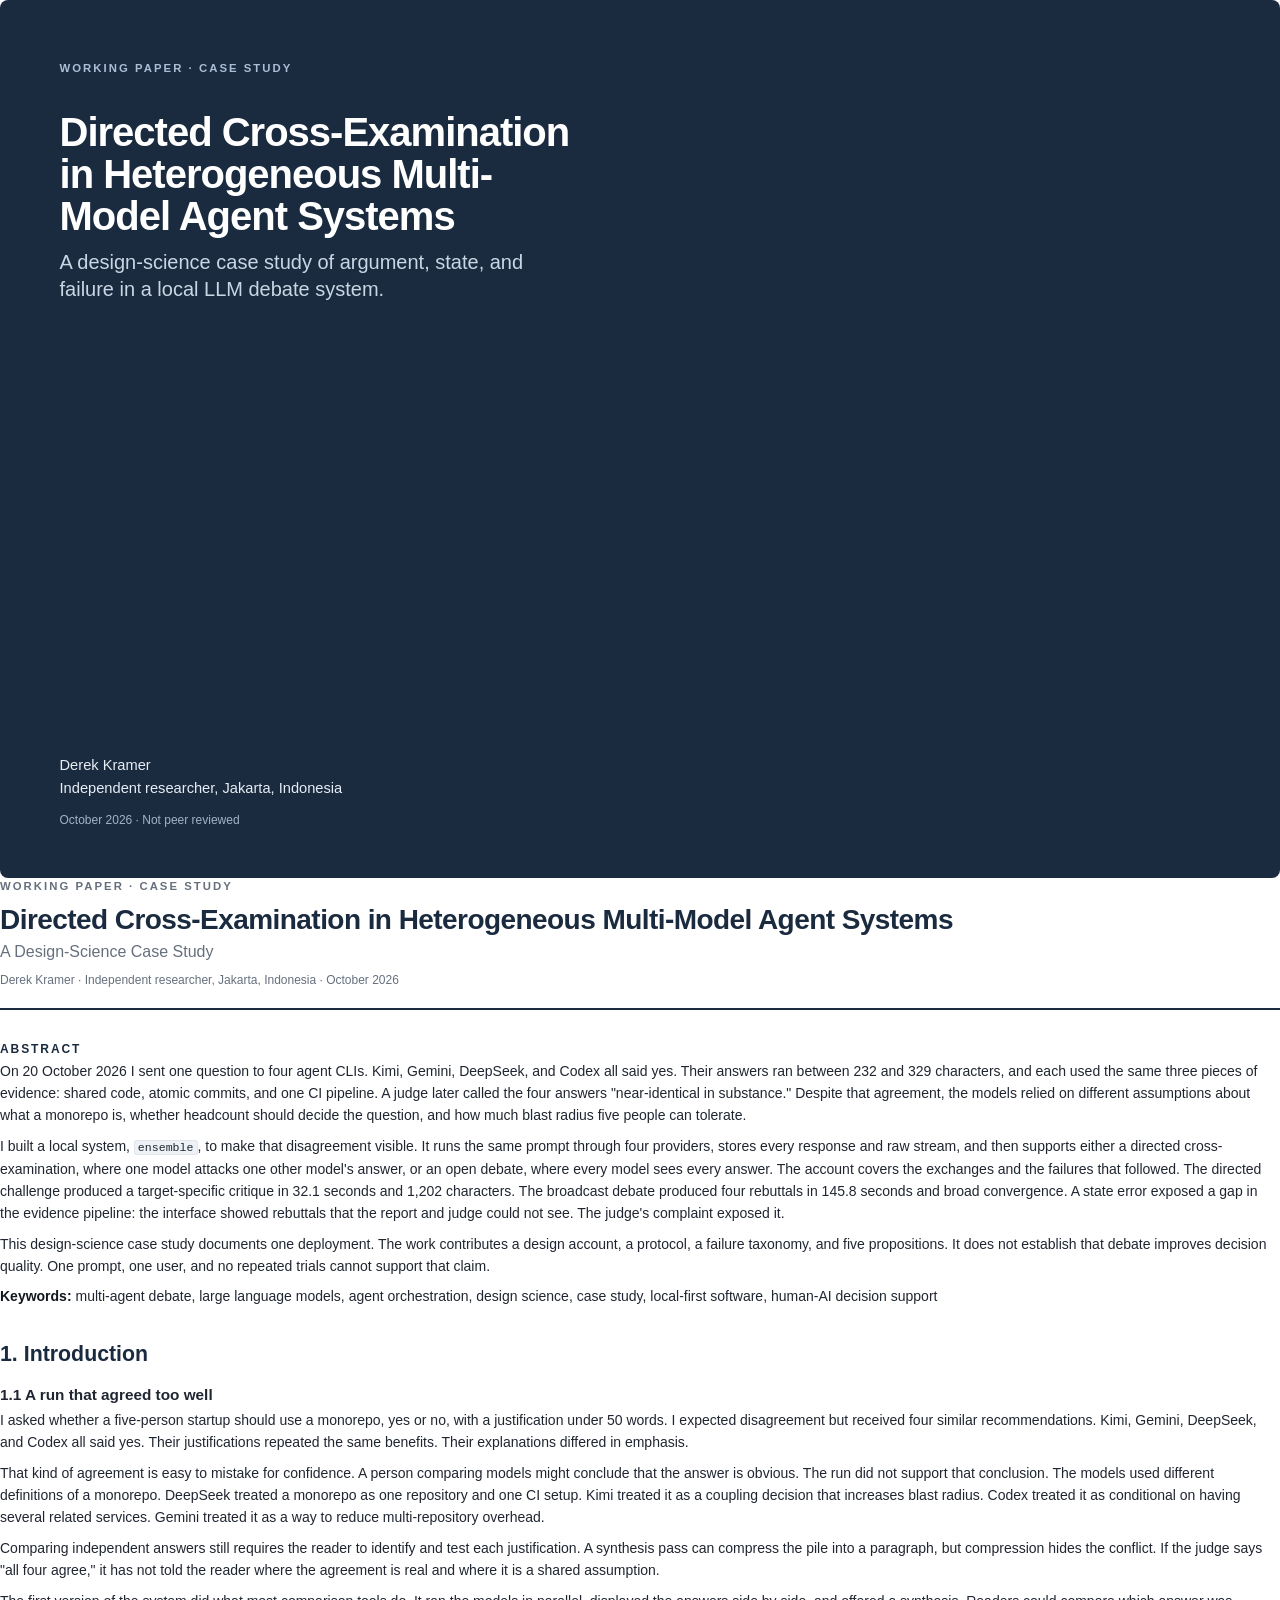
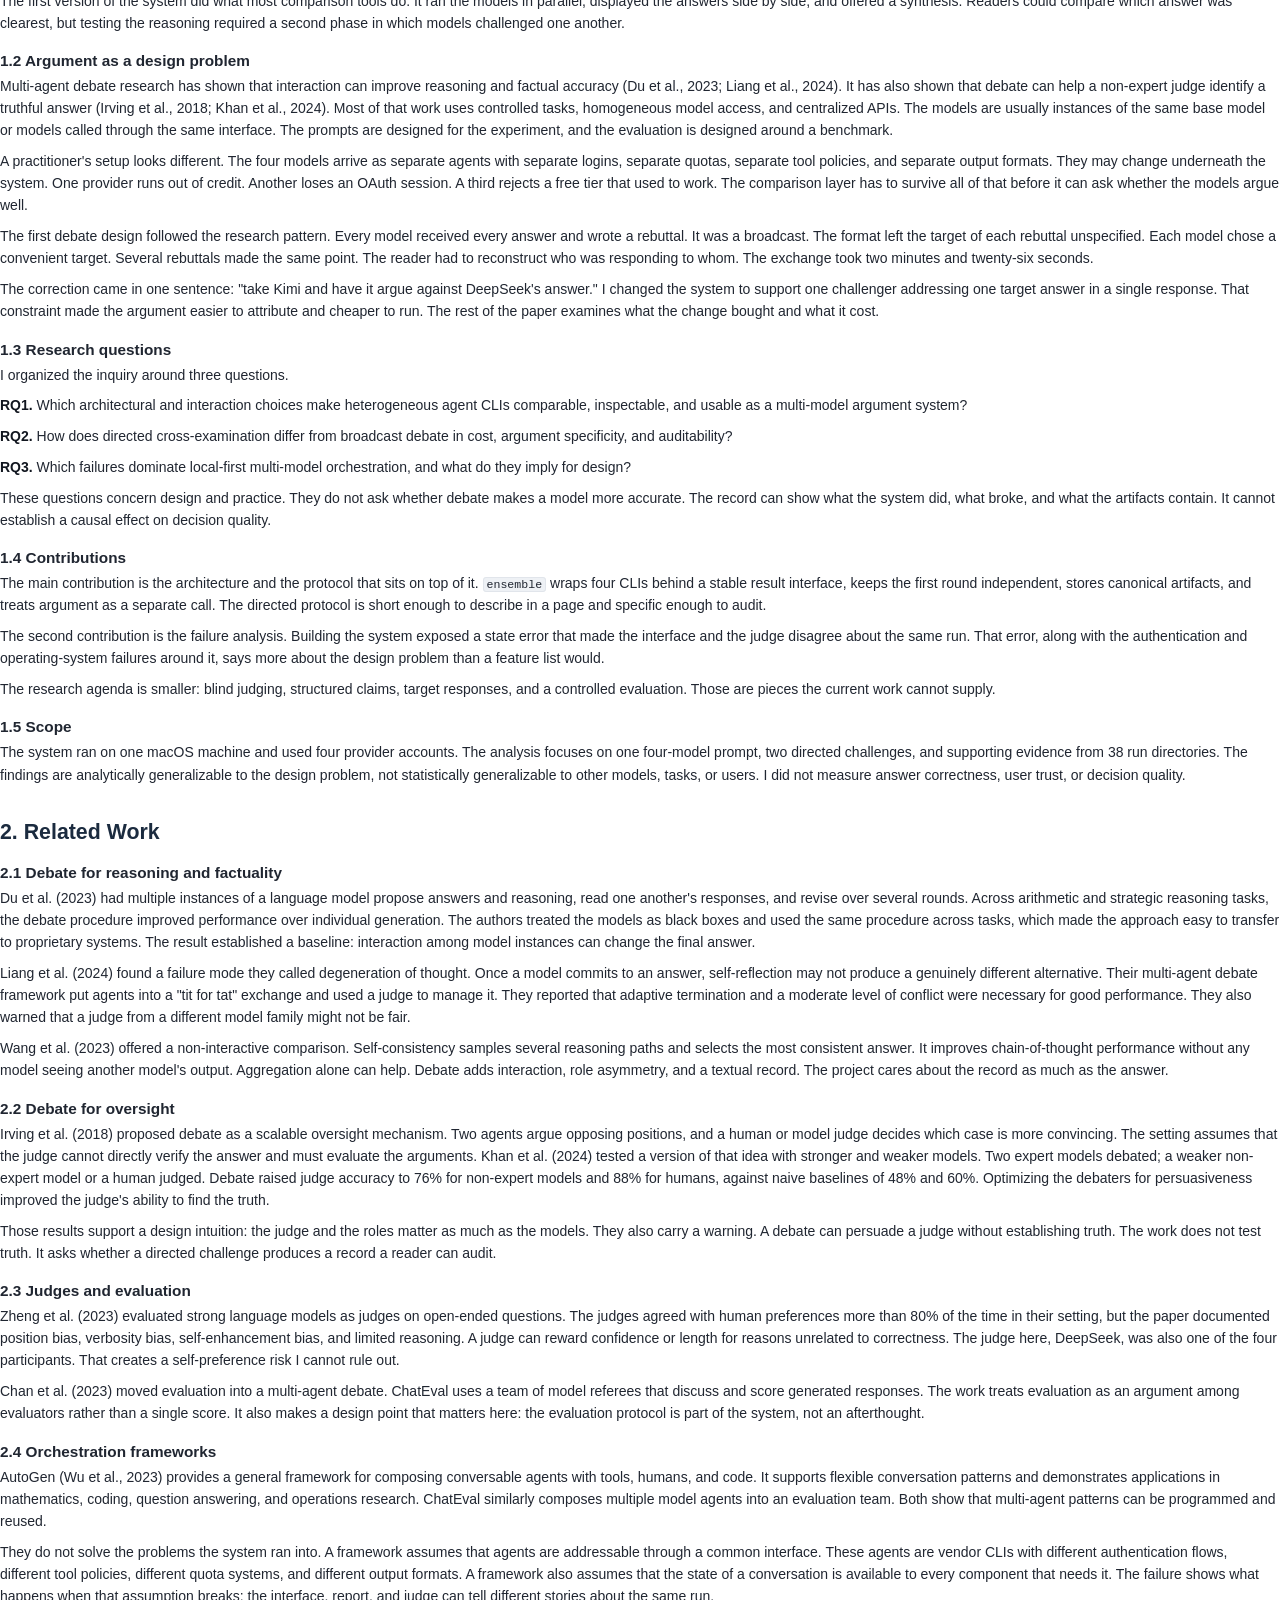
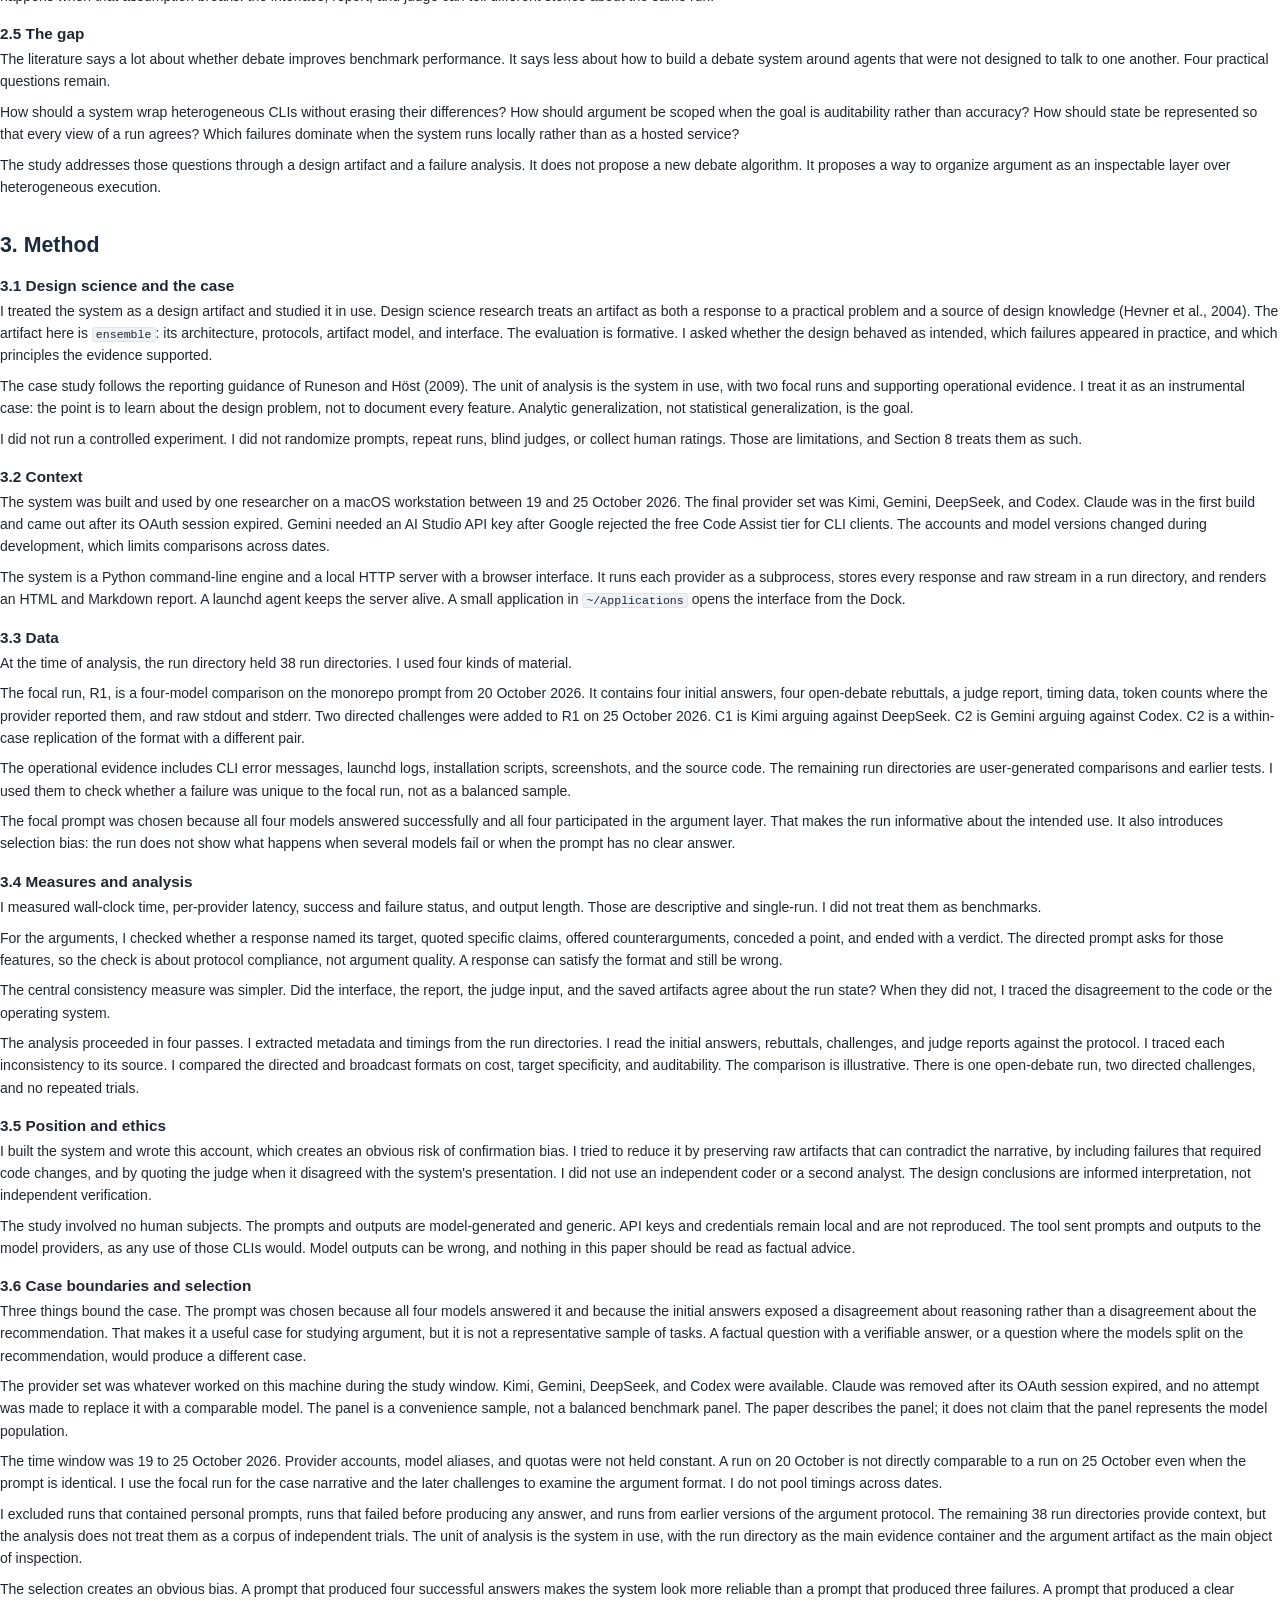
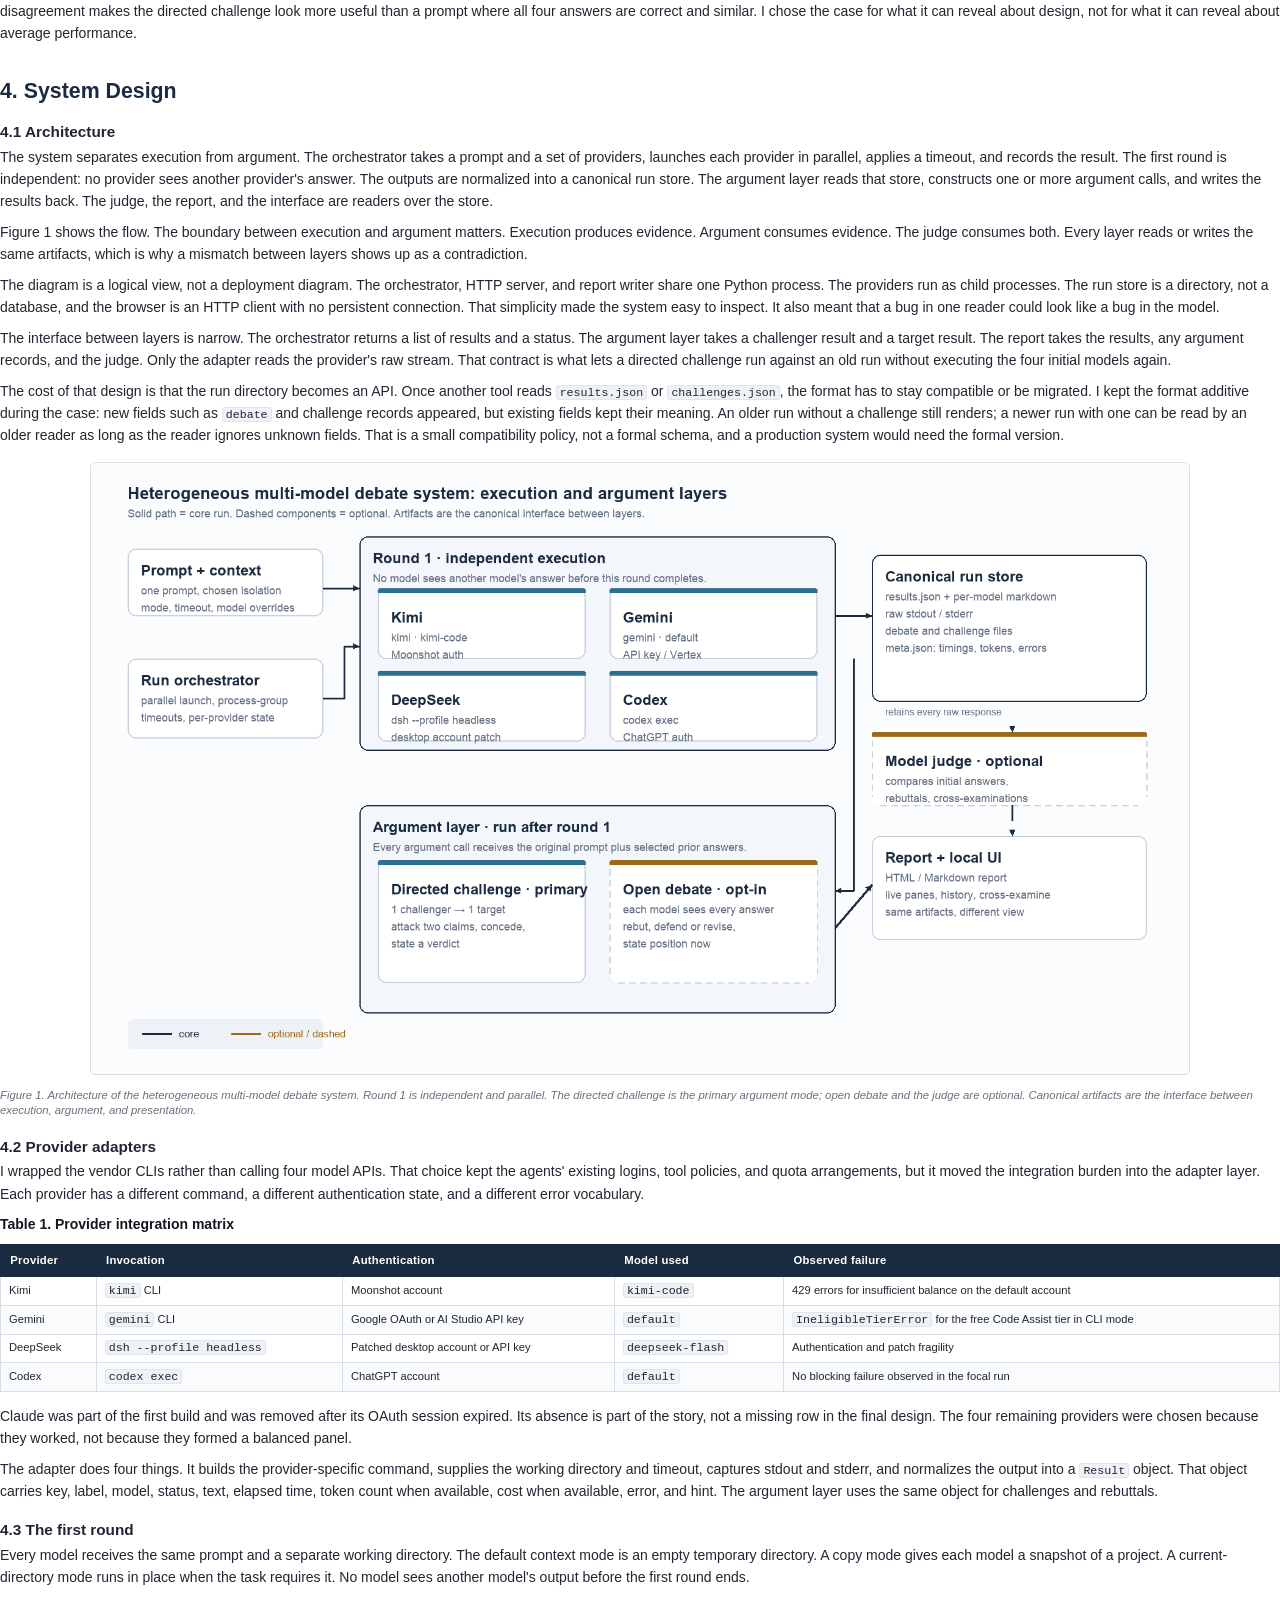
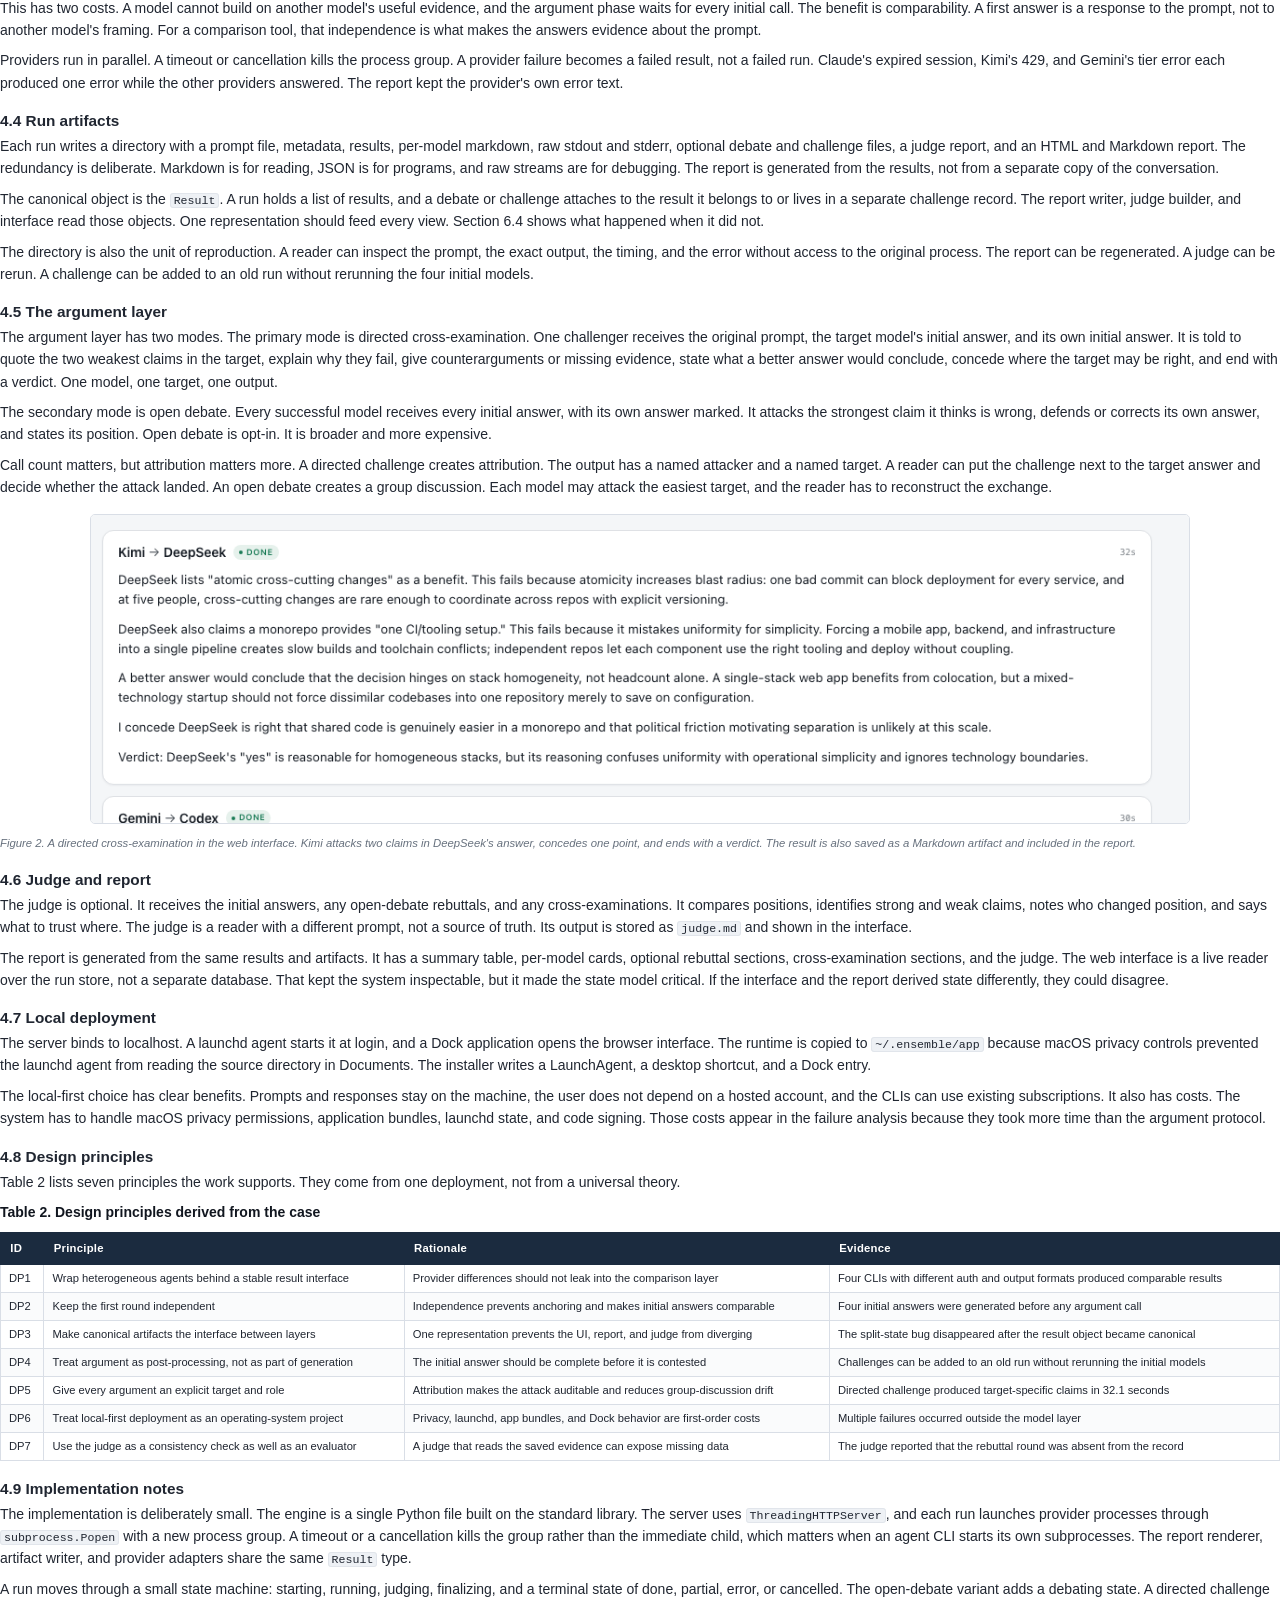
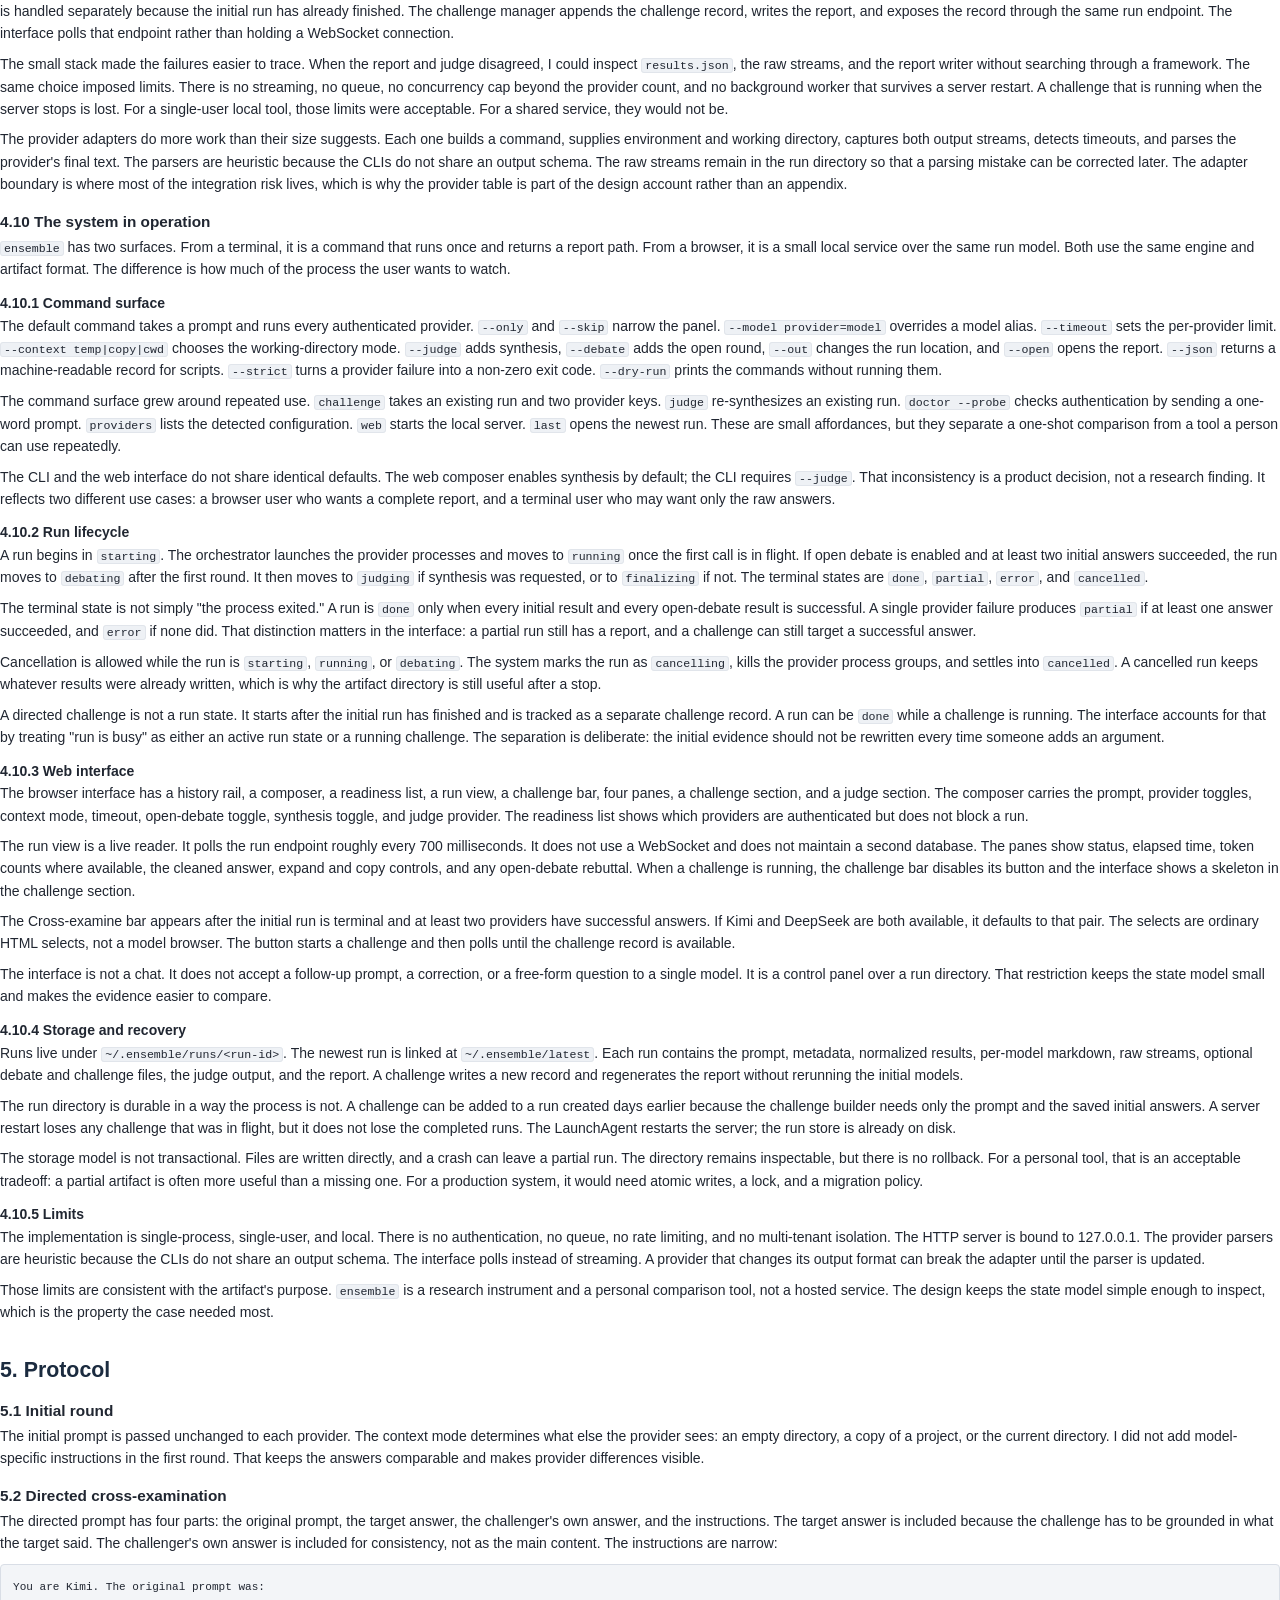
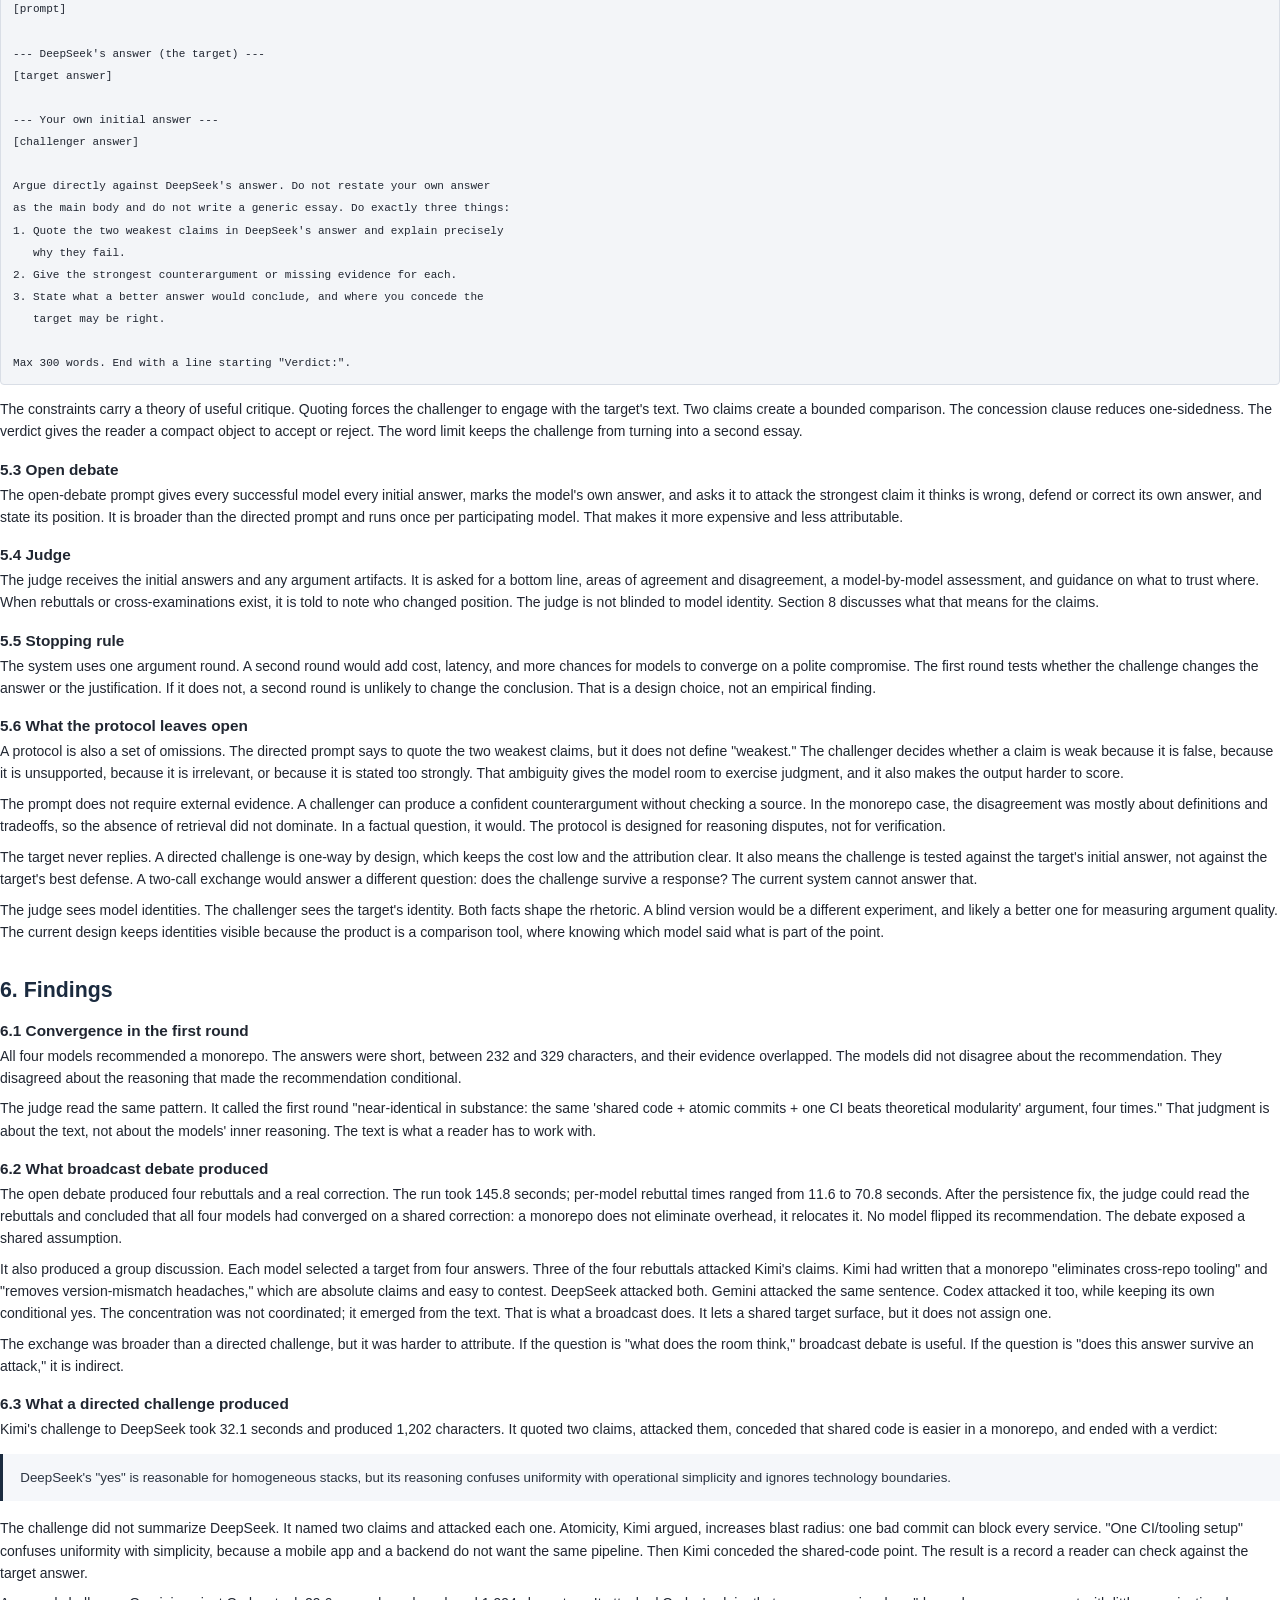
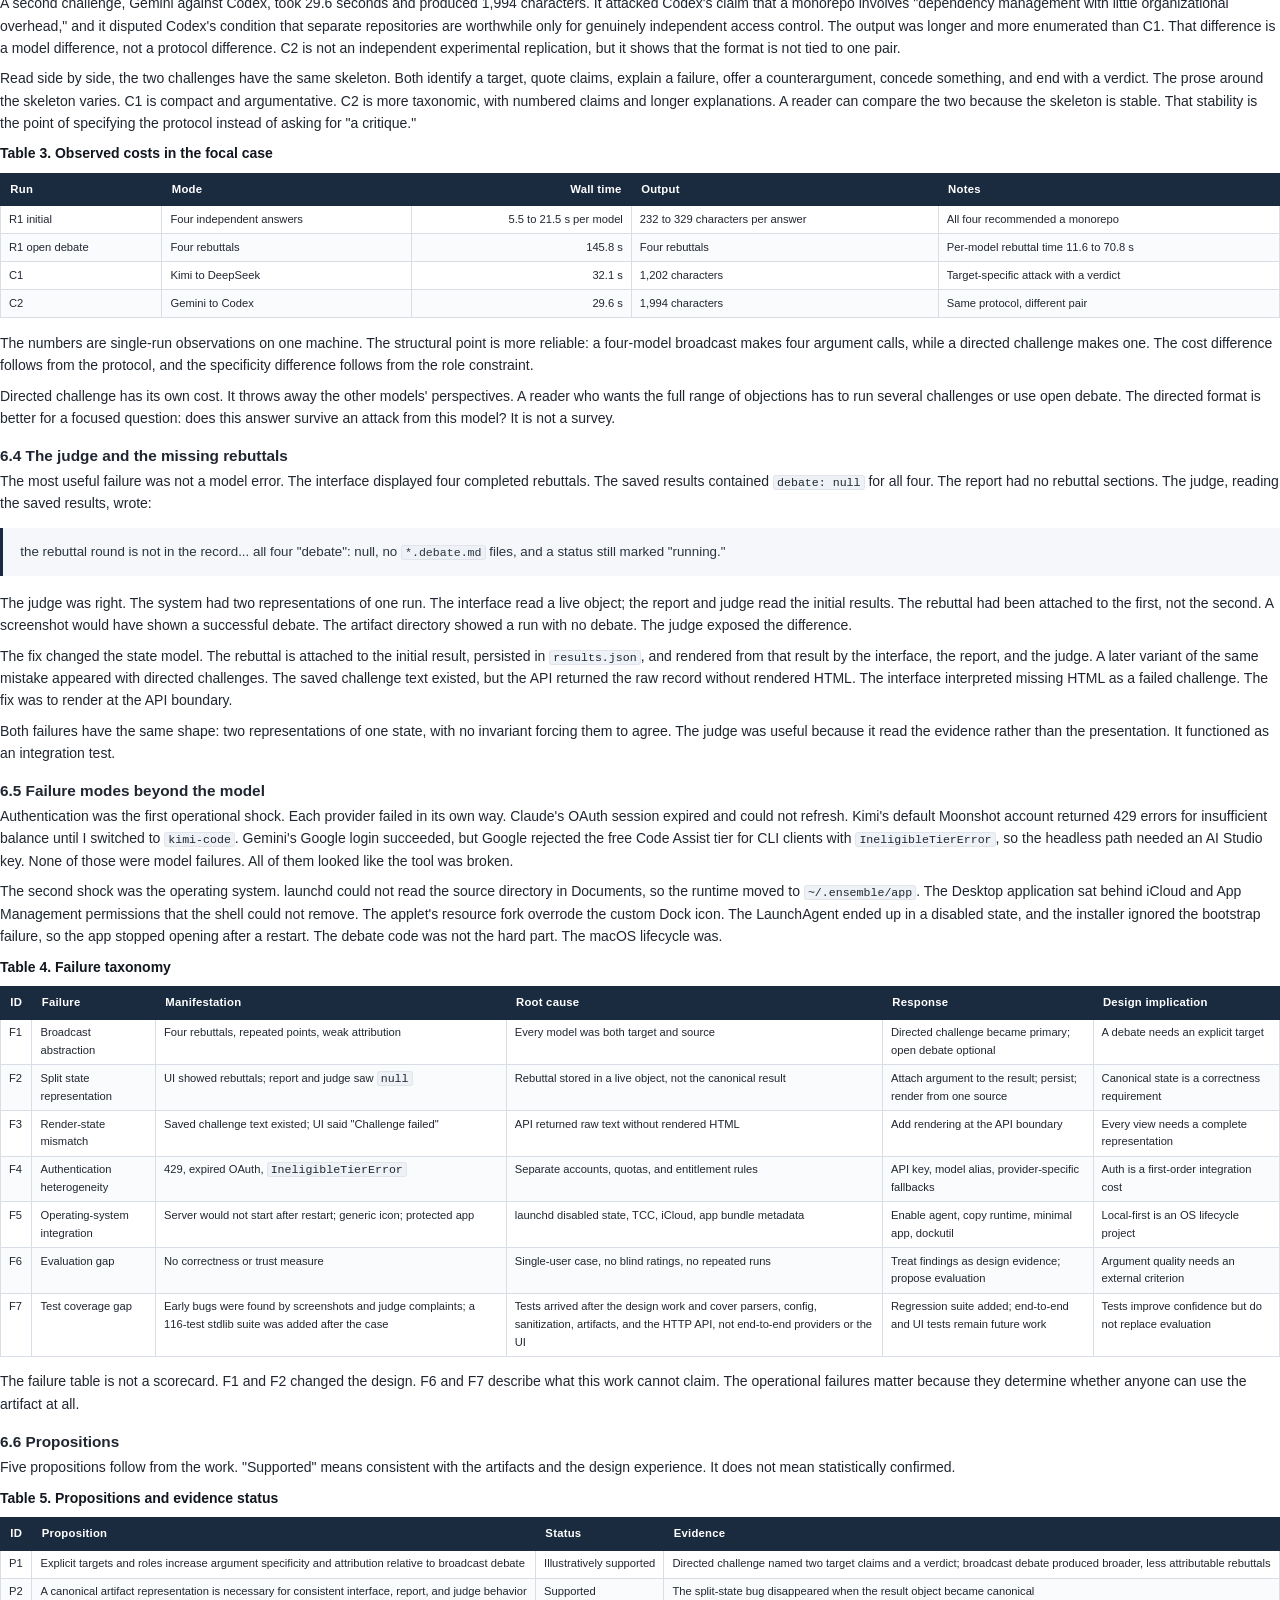
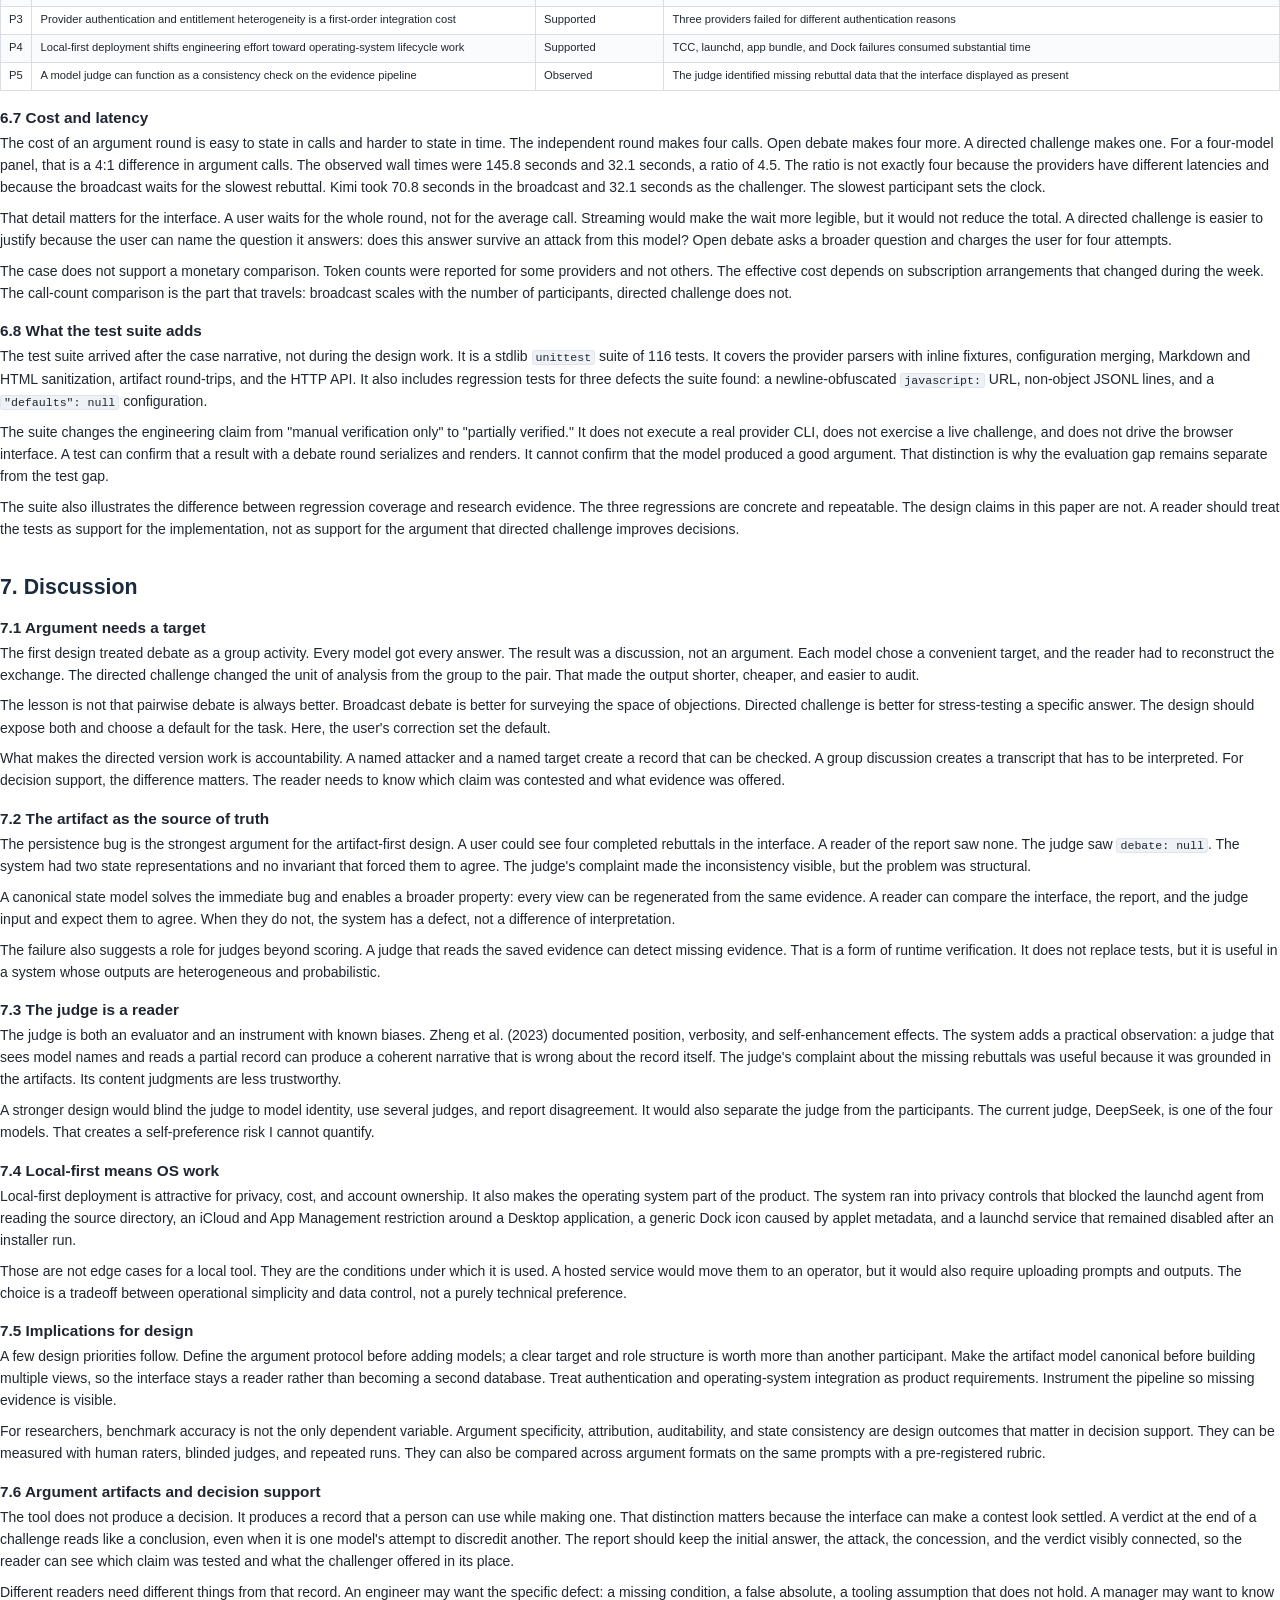
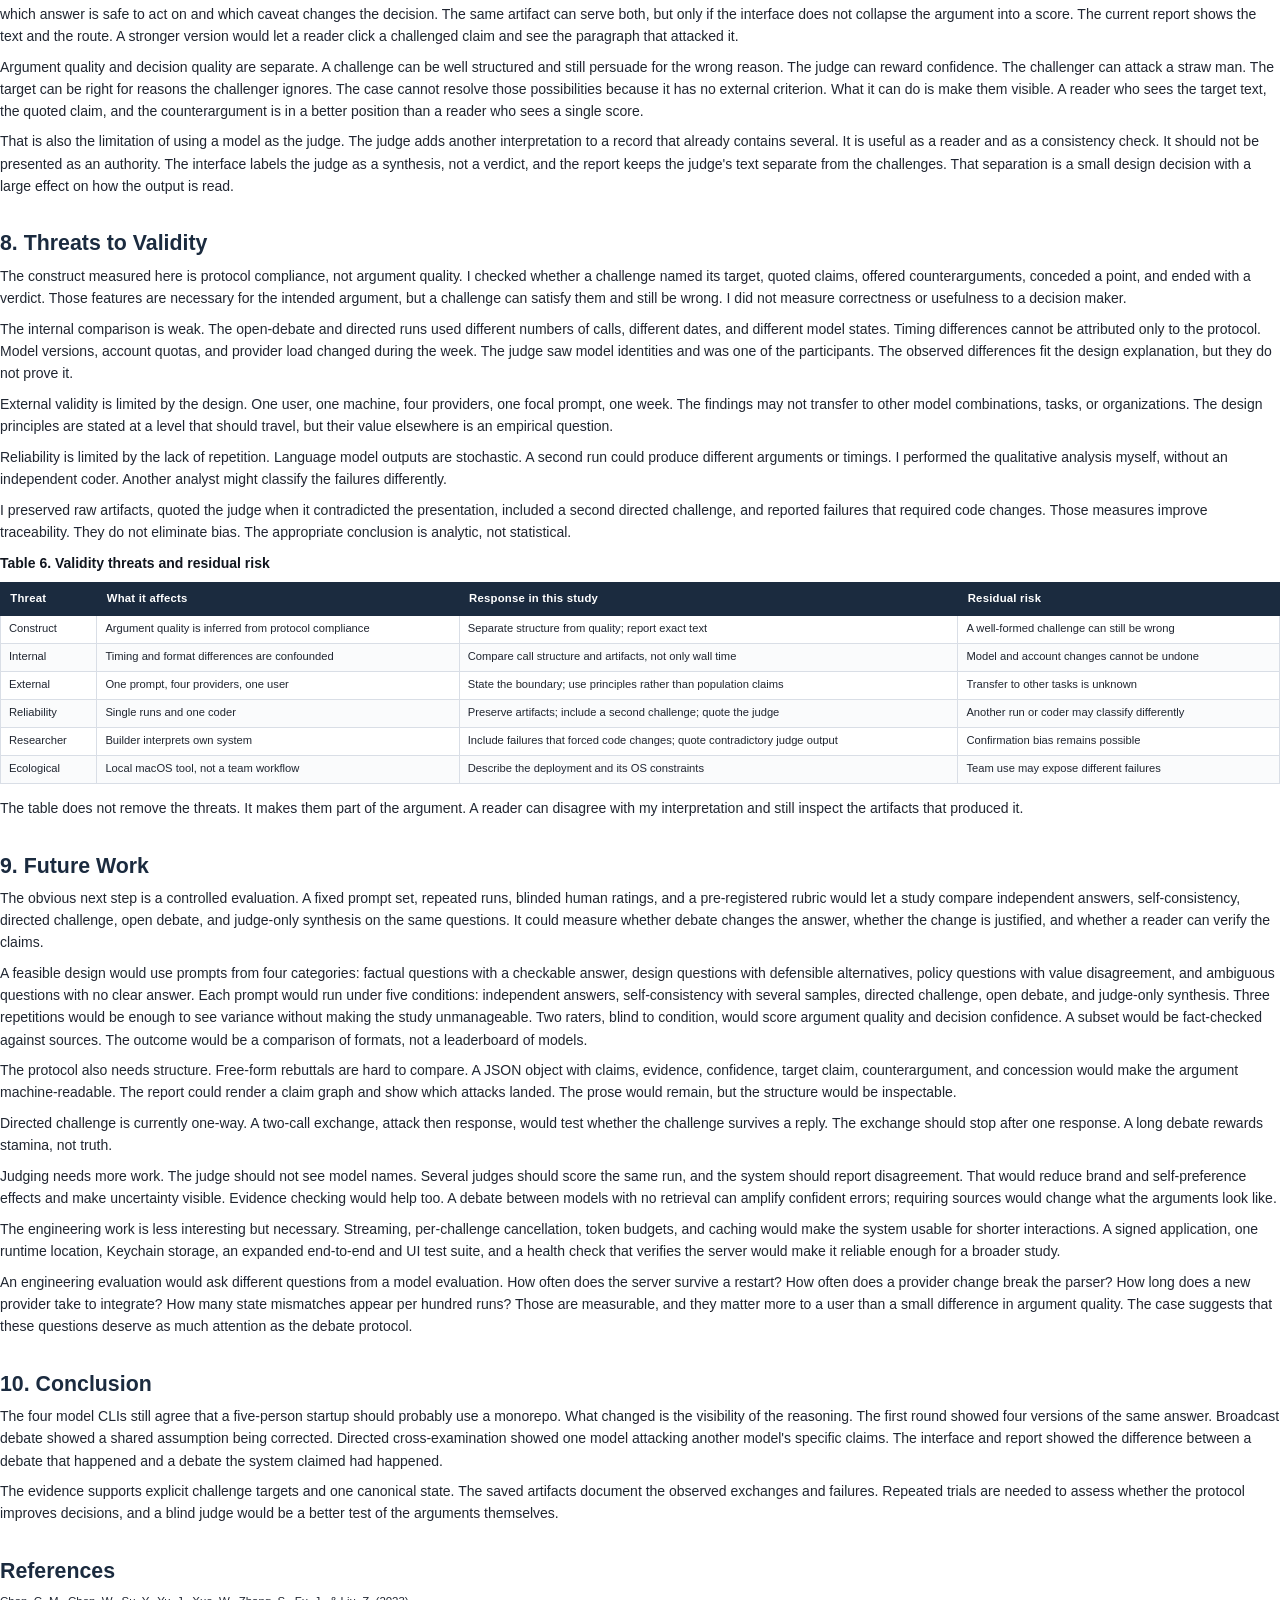
==== commit caab083d: "Add academic papers and publish v1.2.0: case study, workshop paper, TOCHI editions, study design, ev" ====
--- a/CASE_STUDY.html
+++ b/CASE_STUDY.html
@@ -599,11 +599,11 @@
 </tr>
 <tr>
 <td>F7</td>
-<td>Test gap</td>
-<td>Bugs found by screenshots and judge complaints</td>
-<td>No automated state or API tests</td>
-<td>Manual regression checks; future test suite</td>
-<td>Observability can substitute temporarily, not permanently</td>
+<td>Test coverage gap</td>
+<td>Early bugs were found by screenshots and judge complaints; a 116-test stdlib suite was added after the case</td>
+<td>Tests arrived after the design work and cover parsers, config, sanitization, artifacts, and the HTTP API, not end-to-end providers or the UI</td>
+<td>Regression suite added; end-to-end and UI tests remain future work</td>
+<td>Tests improve confidence but do not replace evaluation</td>
 </tr>
 </tbody>
 </table></div>
@@ -657,6 +657,10 @@
 <p>The cost of an argument round is easy to state in calls and harder to state in time. The independent round makes four calls. Open debate makes four more. A directed challenge makes one. For a four-model panel, that is a 4:1 difference in argument calls. The observed wall times were 145.8 seconds and 32.1 seconds, a ratio of 4.5. The ratio is not exactly four because the providers have different latencies and because the broadcast waits for the slowest rebuttal. Kimi took 70.8 seconds in the broadcast and 32.1 seconds as the challenger. The slowest participant sets the clock.</p>
 <p>That detail matters for the interface. A user waits for the whole round, not for the average call. Streaming would make the wait more legible, but it would not reduce the total. A directed challenge is easier to justify because the user can name the question it answers: does this answer survive an attack from this model? Open debate asks a broader question and charges the user for four attempts.</p>
 <p>The case does not support a monetary comparison. Token counts were reported for some providers and not others. The effective cost depends on subscription arrangements that changed during the week. The call-count comparison is the part that travels: broadcast scales with the number of participants, directed challenge does not.</p>
+<h3>6.8 What the test suite adds</h3>
+<p>The test suite arrived after the case narrative, not during the design work. It is a stdlib <code>unittest</code> suite of 116 tests. It covers the provider parsers with inline fixtures, configuration merging, Markdown and HTML sanitization, artifact round-trips, and the HTTP API. It also includes regression tests for three defects the suite found: a newline-obfuscated <code>javascript:</code> URL, non-object JSONL lines, and a <code>"defaults": null</code> configuration.</p>
+<p>The suite changes the engineering claim from "manual verification only" to "partially verified." It does not execute a real provider CLI, does not exercise a live challenge, and does not drive the browser interface. A test can confirm that a result with a debate round serializes and renders. It cannot confirm that the model produced a good argument. That distinction is why the evaluation gap remains separate from the test gap.</p>
+<p>The suite also illustrates the difference between regression coverage and research evidence. The three regressions are concrete and repeatable. The design claims in this paper are not. A reader should treat the tests as support for the implementation, not as support for the argument that directed challenge improves decisions.</p>
 <h2>7. Discussion</h2>
 <h3>7.1 Argument needs a target</h3>
 <p>The first design treated debate as a group activity. Every model got every answer. The result was a discussion, not an argument. Each model chose a convenient target, and the reader had to reconstruct the exchange. The directed challenge changed the unit of analysis from the group to the pair. That made the output shorter, cheaper, and easier to audit.</p>
@@ -742,7 +746,7 @@
 <p>The protocol also needs structure. Free-form rebuttals are hard to compare. A JSON object with claims, evidence, confidence, target claim, counterargument, and concession would make the argument machine-readable. The report could render a claim graph and show which attacks landed. The prose would remain, but the structure would be inspectable.</p>
 <p>Directed challenge is currently one-way. A two-call exchange, attack then response, would test whether the challenge survives a reply. The exchange should stop after one response. A long debate rewards stamina, not truth.</p>
 <p>Judging needs more work. The judge should not see model names. Several judges should score the same run, and the system should report disagreement. That would reduce brand and self-preference effects and make uncertainty visible. Evidence checking would help too. A debate between models with no retrieval can amplify confident errors; requiring sources would change what the arguments look like.</p>
-<p>The engineering work is less interesting but necessary. Streaming, per-challenge cancellation, token budgets, and caching would make the system usable for shorter interactions. A signed application, one runtime location, Keychain storage, automated tests, and a health check that verifies the server would make it reliable enough for a broader study.</p>
+<p>The engineering work is less interesting but necessary. Streaming, per-challenge cancellation, token budgets, and caching would make the system usable for shorter interactions. A signed application, one runtime location, Keychain storage, an expanded end-to-end and UI test suite, and a health check that verifies the server would make it reliable enough for a broader study.</p>
 <p>An engineering evaluation would ask different questions from a model evaluation. How often does the server survive a restart? How often does a provider change break the parser? How long does a new provider take to integrate? How many state mismatches appear per hundred runs? Those are measurable, and they matter more to a user than a small difference in argument quality. The case suggests that these questions deserve as much attention as the debate protocol.</p>
 <h2>10. Conclusion</h2>
 <p>The four model CLIs still agree that a five-person startup should probably use a monorepo. What changed is the visibility of the reasoning. The first round showed four versions of the same answer. Broadcast debate showed a shared assumption being corrected. Directed cross-examination showed one model attacking another model's specific claims. The interface and report showed the difference between a debate that happened and a debate the system claimed had happened.</p>
@@ -1312,7 +1316,7 @@
 <p>After the fix, <code>Run._debate_result</code> sets <code>part["debate"]</code> for the live view and <code>initial.debate = result</code> for the canonical result. <code>result_to_dict</code> then serializes the debate with the initial answer, <code>load_run</code> restores it, and both the report and the judge read the same field. The split is closed by an invariant: the initial result owns its rebuttal, and every view derives from that result.</p>
 <p>The challenge path needed a smaller version of the same treatment. <code>challenges_for</code> merged saved challenge records and active challenge snapshots, then rendered the text to HTML at the boundary. Before that, the browser received the text but not the HTML, and treated the missing HTML as a failure. The fix did not change the challenge prompt. It changed the representation the interface consumed.</p>
 <h3>H.4 What the map does not cover</h3>
-<p>The map does not include the provider parsers, the report CSS, or every UI state. Those are implementation details that change more often than the design principles. It also does not include an automated test suite, because none exists. The map is a reading aid, not a verification claim. A reader who wants to verify a specific statement should start with the artifact named in the table, then compare it with the report and the judge.</p>
+<p>The map does not include the provider parsers, the report CSS, or every UI state. Those are implementation details that change more often than the design principles. A 116-test stdlib suite now covers the parsers, configuration, sanitization, artifacts, and the HTTP API, but it did not exist during the design work and does not cover end-to-end provider runs, the challenge lifecycle, or the UI. The map is a reading aid, not a verification claim. A reader who wants to verify a specific statement should start with the artifact named in the table, then compare it with the report and the judge.</p>
 <p>The source map also shows where the case is weakest. The design principles are implemented across a small number of files, but only a few of them are directly tested by the case. DP1 and DP6 are supported by failures. DP3 is supported by a bug and a fix. DP4 and DP5 are supported by two challenges. DP2 is supported by the shape of the first round, not by an experiment. The uneven evidence is part of the result.</p>
 </article>
 </body>
